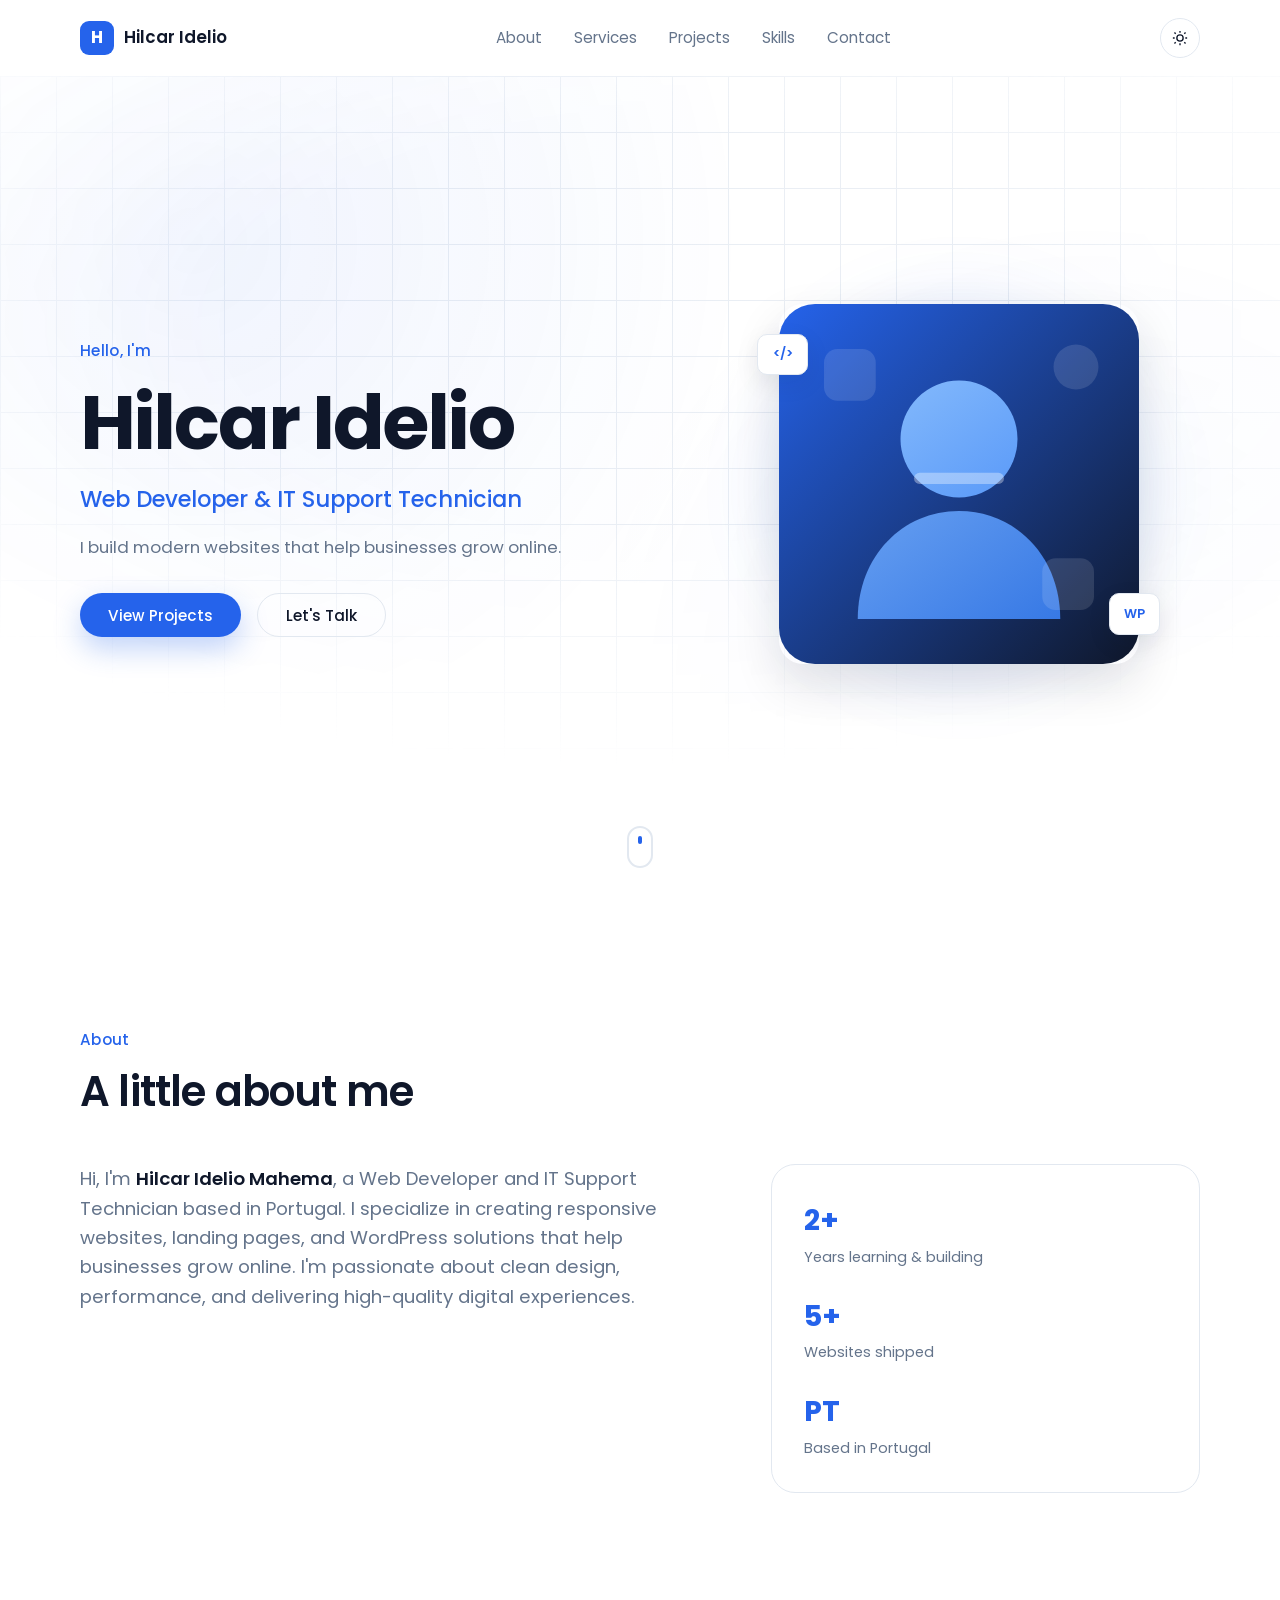
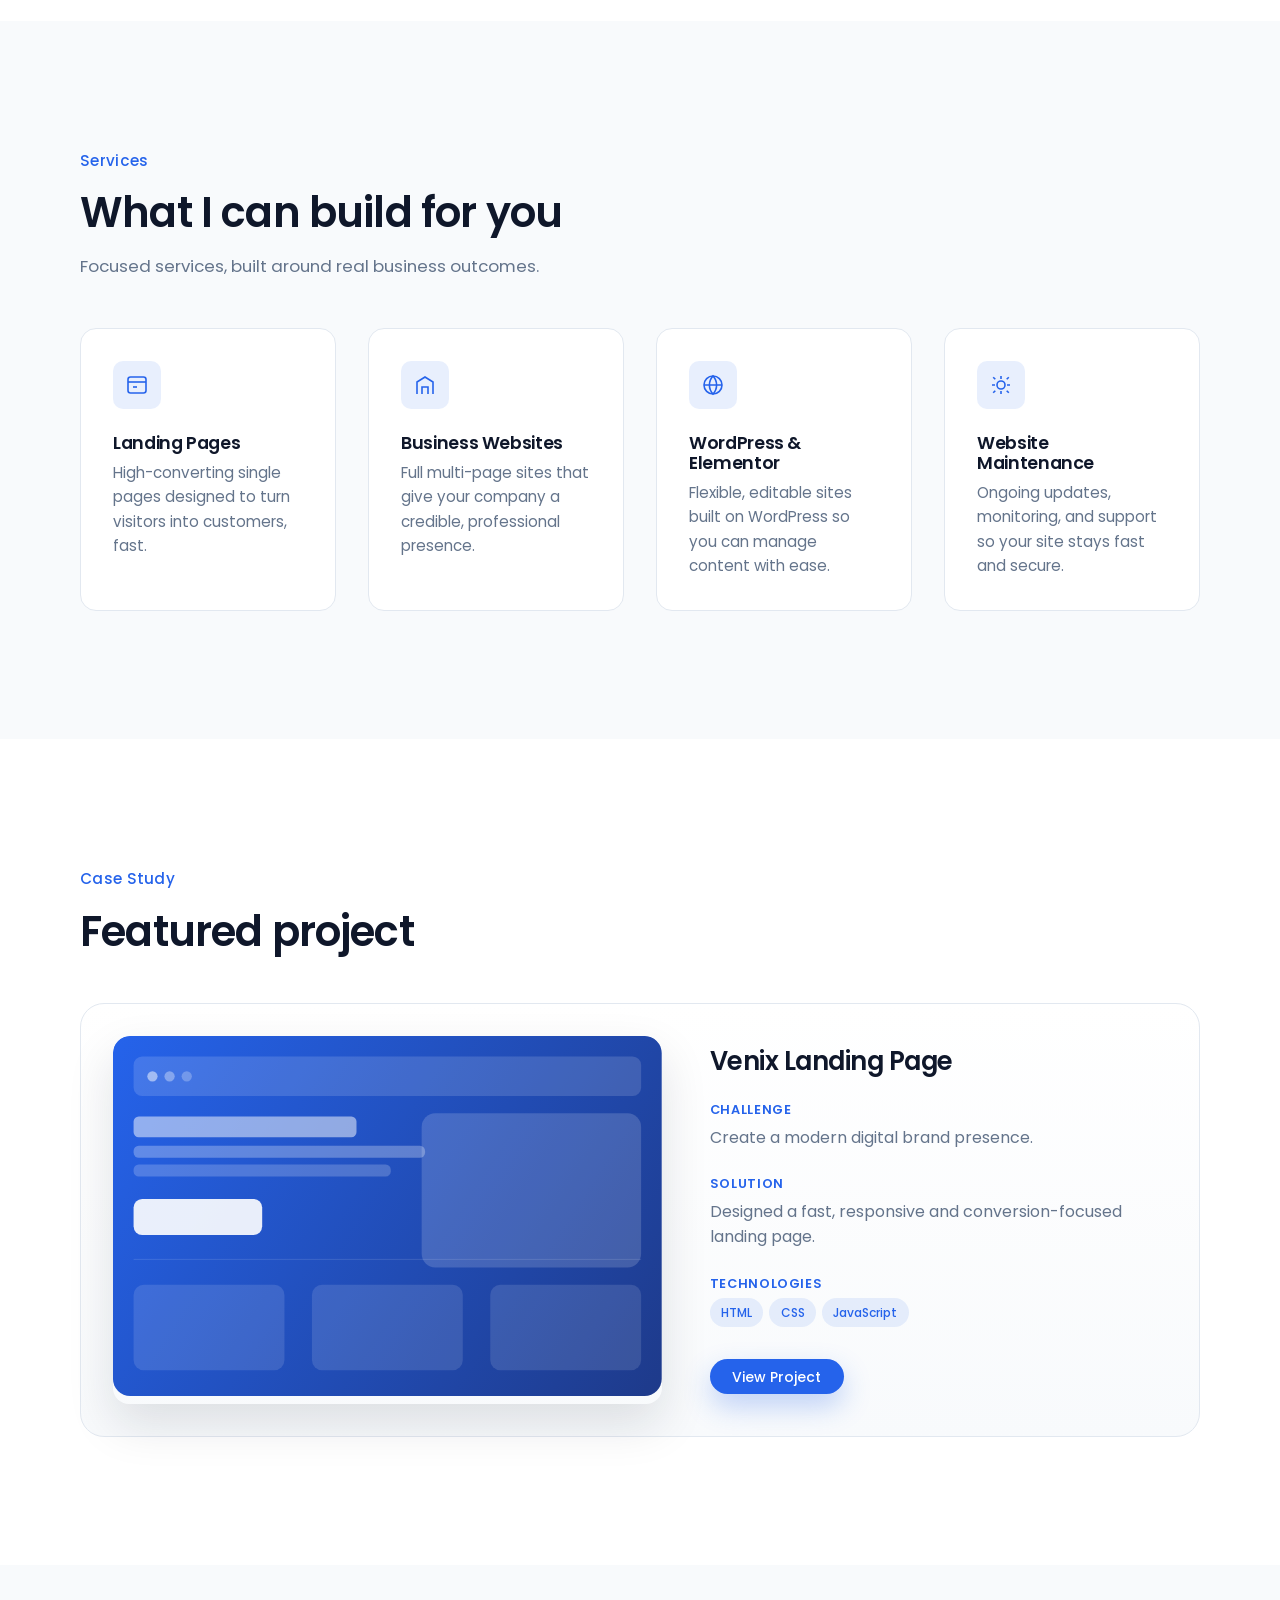
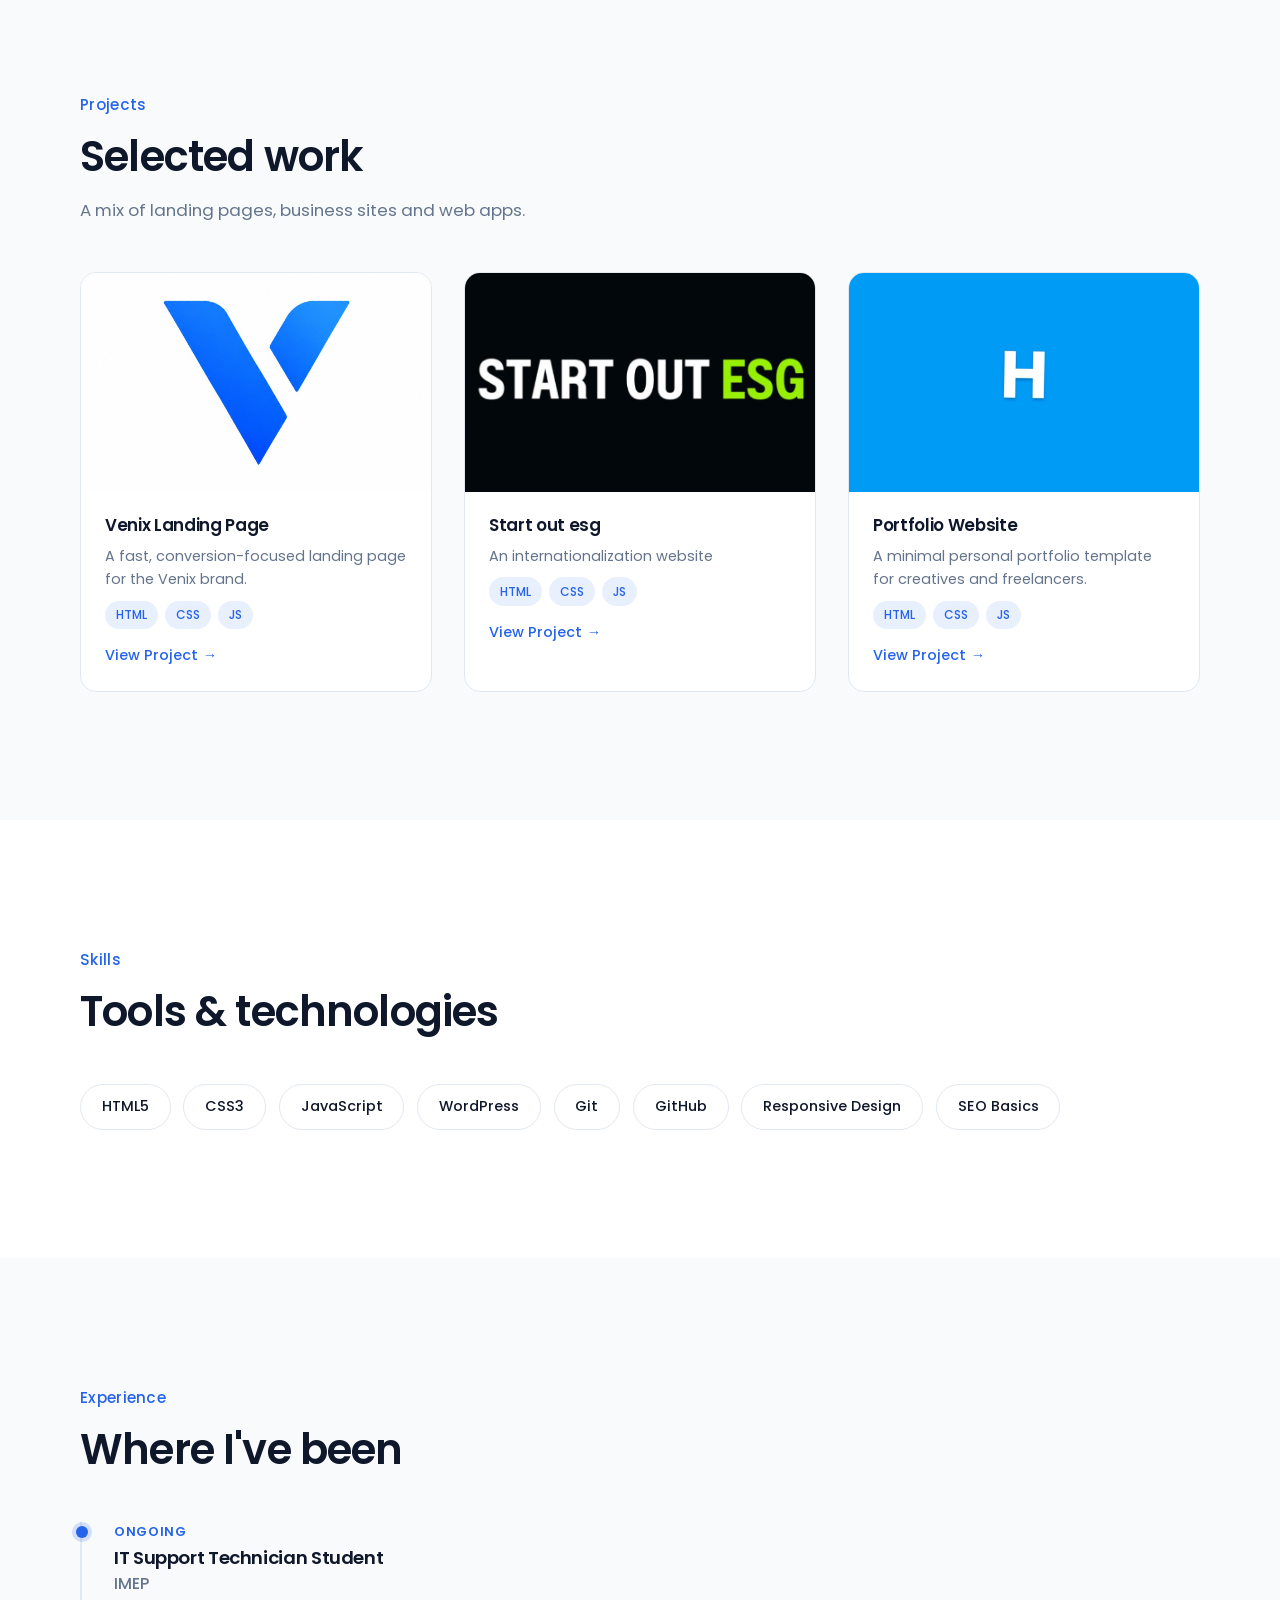
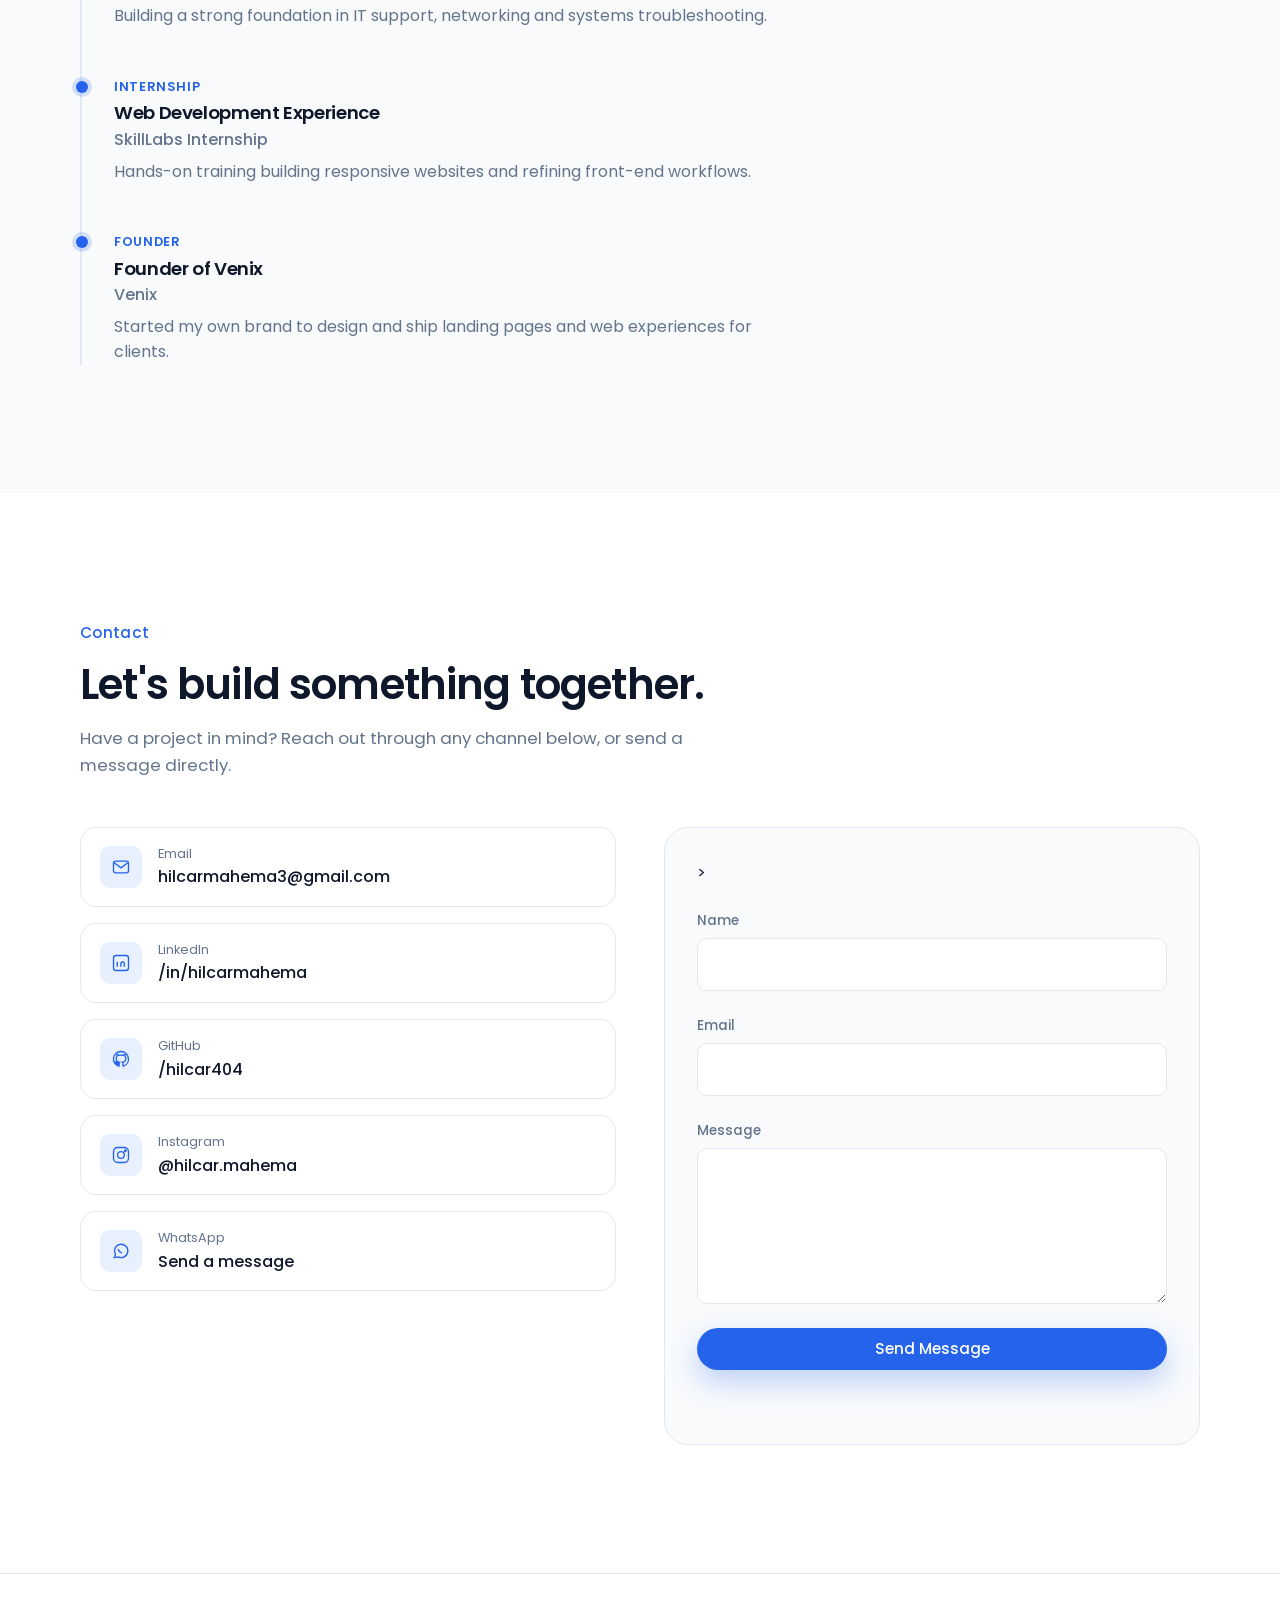
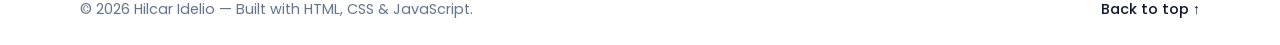
==== index.html @ 6b79aec2 "update link" ====
<!DOCTYPE html>
<html lang="en">
<head>
  <meta charset="UTF-8" />
  <meta name="viewport" content="width=device-width, initial-scale=1.0" />
  <title>Hilcar Idelio Mahema — Web Developer &amp; IT Support Technician</title>
  <meta name="description" content="Hilcar Idelio Mahema is a Web Developer and IT Support Technician based in Portugal, building fast, modern websites that help businesses grow online." />
  <meta name="theme-color" content="#2563EB" />

  <!-- Preconnect for font performance -->
  <link rel="preconnect" href="https://fonts.googleapis.com">
  <link rel="preconnect" href="https://fonts.gstatic.com" crossorigin>
  <link href="https://fonts.googleapis.com/css2?family=Poppins:wght@300;400;500;600;700;800&display=swap" rel="stylesheet">

  <link rel="icon" href="data:image/svg+xml,<svg xmlns=%22http://www.w3.org/2000/svg%22 viewBox=%220 0 100 100%22><rect width=%22100%22 height=%22100%22 rx=%2222%22 fill=%22%232563EB%22/><text x=%2250%22 y=%2266%22 font-size=%2258%22 font-family=%22Poppins,sans-serif%22 font-weight=%22700%22 fill=%22white%22 text-anchor=%22middle%22>H</text></svg>">

  <link rel="stylesheet" href="style.css" />
</head>
<body>

  <a class="skip-link" href="#main">Skip to content</a>

  <!-- ============ NAVBAR ============ -->
  <header class="navbar" id="navbar">
    <div class="navbar__inner container">
      <a href="#top" class="logo" aria-label="Hilcar Idelio — Home">
        <span class="logo__mark" aria-hidden="true">H</span>
        <span class="logo__text">Hilcar Idelio</span>
      </a>

      <nav class="nav" id="primary-nav" aria-label="Primary">
        <ul class="nav__list">
          <li><a href="#about" class="nav__link">About</a></li>
          <li><a href="#services" class="nav__link">Services</a></li>
          <li><a href="#projects" class="nav__link">Projects</a></li>
          <li><a href="#skills" class="nav__link">Skills</a></li>
          <li><a href="#contact" class="nav__link">Contact</a></li>
        </ul>
      </nav>

      <div class="navbar__actions">
        <button class="theme-toggle" id="theme-toggle" type="button" aria-label="Switch to dark mode" aria-pressed="false">
          <svg class="icon icon--sun" viewBox="0 0 24 24" fill="none" stroke="currentColor" stroke-width="1.8" aria-hidden="true"><circle cx="12" cy="12" r="4.2"/><path d="M12 2.5v2.4M12 19.1v2.4M4.6 4.6l1.7 1.7M17.7 17.7l1.7 1.7M2.5 12h2.4M19.1 12h2.4M4.6 19.4l1.7-1.7M17.7 6.3l1.7-1.7"/></svg>
          <svg class="icon icon--moon" viewBox="0 0 24 24" fill="none" stroke="currentColor" stroke-width="1.8" aria-hidden="true"><path d="M20 14.5A8.5 8.5 0 1 1 9.5 4a6.8 6.8 0 0 0 10.5 10.5Z"/></svg>
        </button>

        <button class="nav-toggle" id="nav-toggle" type="button" aria-label="Open menu" aria-expanded="false" aria-controls="primary-nav">
          <span></span><span></span><span></span>
        </button>
      </div>
    </div>
  </header>

  <main id="main">

    <!-- ============ HERO ============ -->
    <section class="hero" id="top">
      <div class="hero__field" aria-hidden="true"></div>
      <div class="container hero__grid">
        <div class="hero__content reveal">
          <p class="eyebrow">Hello, I'm</p>
          <h1 class="hero__name">Hilcar Idelio</h1>
          <p class="hero__subtitle">Web Developer &amp; IT Support Technician</p>
          <p class="hero__desc">I build modern websites that help businesses grow online.</p>
          <div class="hero__actions">
            <a href="#projects" class="btn btn--primary">
              <span>View Projects</span>
            </a>
            <a href="#contact" class="btn btn--ghost">
              <span>Let's Talk</span>
            </a>
          </div>
        </div>

        <div class="hero__visual reveal" aria-hidden="true">
          <div class="avatar-card">
            <div class="avatar-card__glow"></div>
            <svg class="avatar-illustration" viewBox="0 0 320 320" fill="none" xmlns="http://www.w3.org/2000/svg">
              <rect x="0" y="0" width="320" height="320" rx="32" fill="url(#grad-bg)"/>
              <circle cx="160" cy="120" r="52" fill="url(#grad-face)"/>
              <path d="M70 280c0-56 40-96 90-96s90 40 90 96" fill="url(#grad-face)" opacity="0.9"/>
              <rect x="120" y="150" width="80" height="10" rx="5" fill="white" opacity="0.35"/>
              <rect x="40" y="40" width="46" height="46" rx="12" fill="white" opacity="0.12"/>
              <rect x="234" y="226" width="46" height="46" rx="12" fill="white" opacity="0.12"/>
              <circle cx="264" cy="56" r="20" fill="white" opacity="0.12"/>
              <defs>
                <linearGradient id="grad-bg" x1="0" y1="0" x2="320" y2="320" gradientUnits="userSpaceOnUse">
                  <stop stop-color="#2563EB"/>
                  <stop offset="1" stop-color="#0F172A"/>
                </linearGradient>
                <linearGradient id="grad-face" x1="70" y1="24" x2="250" y2="280" gradientUnits="userSpaceOnUse">
                  <stop stop-color="#93C5FD"/>
                  <stop offset="1" stop-color="#3B82F6"/>
                </linearGradient>
              </defs>
            </svg>
            <div class="floating-chip floating-chip--1">&lt;/&gt;</div>
            <div class="floating-chip floating-chip--2">WP</div>
          </div>
        </div>
      </div>

      <a href="#about" class="scroll-cue" aria-label="Scroll to about section">
        <span></span>
      </a>
    </section>

    <!-- ============ ABOUT ============ -->
    <section class="section" id="about">
      <div class="container">
        <div class="section-head reveal">
          <p class="eyebrow">About</p>
          <h2>A little about me</h2>
        </div>
        <div class="about__grid">
          <p class="about__text reveal">
            Hi, I'm <strong>Hilcar Idelio Mahema</strong>, a Web Developer and IT Support Technician based in Portugal.
            I specialize in creating responsive websites, landing pages, and WordPress solutions that help
            businesses grow online. I'm passionate about clean design, performance, and delivering high-quality
            digital experiences.
          </p>
          <ul class="about__stats reveal">
            <li>
              <span class="about__stat-value">2+</span>
              <span class="about__stat-label">Years learning &amp; building</span>
            </li>
            <li>
              <span class="about__stat-value">5+</span>
              <span class="about__stat-label">Websites shipped</span>
            </li>
            <li>
              <span class="about__stat-value">PT</span>
              <span class="about__stat-label">Based in Portugal</span>
            </li>
          </ul>
        </div>
      </div>
    </section>

    <!-- ============ SERVICES ============ -->
    <section class="section section--muted" id="services">
      <div class="container">
        <div class="section-head reveal">
          <p class="eyebrow">Services</p>
          <h2>What I can build for you</h2>
          <p class="section-sub">Focused services, built around real business outcomes.</p>
        </div>

        <div class="grid grid--4">
          <article class="card card--service reveal">
            <div class="card__icon" aria-hidden="true">
              <svg viewBox="0 0 24 24" fill="none" stroke="currentColor" stroke-width="1.6"><rect x="3" y="4" width="18" height="16" rx="2.5"/><path d="M3 9h18"/><path d="M8 14h4"/></svg>
            </div>
            <h3>Landing Pages</h3>
            <p>High-converting single pages designed to turn visitors into customers, fast.</p>
          </article>

          <article class="card card--service reveal">
            <div class="card__icon" aria-hidden="true">
              <svg viewBox="0 0 24 24" fill="none" stroke="currentColor" stroke-width="1.6"><path d="M4 21V9l8-5 8 5v12"/><path d="M9 21v-7h6v7"/></svg>
            </div>
            <h3>Business Websites</h3>
            <p>Full multi-page sites that give your company a credible, professional presence.</p>
          </article>

          <article class="card card--service reveal">
            <div class="card__icon" aria-hidden="true">
              <svg viewBox="0 0 24 24" fill="none" stroke="currentColor" stroke-width="1.6"><circle cx="12" cy="12" r="9"/><path d="M3 12h18M12 3c2.4 2.6 3.6 5.6 3.6 9s-1.2 6.4-3.6 9c-2.4-2.6-3.6-5.6-3.6-9s1.2-6.4 3.6-9Z"/></svg>
            </div>
            <h3>WordPress &amp; Elementor</h3>
            <p>Flexible, editable sites built on WordPress so you can manage content with ease.</p>
          </article>

          <article class="card card--service reveal">
            <div class="card__icon" aria-hidden="true">
              <svg viewBox="0 0 24 24" fill="none" stroke="currentColor" stroke-width="1.6"><path d="M12 3v3M12 18v3M4.2 4.2l2.1 2.1M17.7 17.7l2.1 2.1M3 12h3M18 12h3M4.2 19.8l2.1-2.1M17.7 6.3l2.1-2.1"/><circle cx="12" cy="12" r="4"/></svg>
            </div>
            <h3>Website Maintenance</h3>
            <p>Ongoing updates, monitoring, and support so your site stays fast and secure.</p>
          </article>
        </div>
      </div>
    </section>

    <!-- ============ FEATURED PROJECT ============ -->
    <section class="section" id="featured">
      <div class="container">
        <div class="section-head reveal">
          <p class="eyebrow">Case Study</p>
          <h2>Featured project</h2>
        </div>

        <article class="feature-card reveal">
          <div class="feature-card__media">
            <div class="mockup-placeholder" role="img" aria-label="Venix Landing Page mockup preview">
              <svg viewBox="0 0 640 420" fill="none" xmlns="http://www.w3.org/2000/svg">
                <rect width="640" height="420" rx="20" fill="url(#mockup-grad)"/>
                <rect x="24" y="24" width="592" height="46" rx="10" fill="white" opacity="0.14"/>
                <circle cx="46" cy="47" r="6" fill="white" opacity="0.5"/>
                <circle cx="66" cy="47" r="6" fill="white" opacity="0.35"/>
                <circle cx="86" cy="47" r="6" fill="white" opacity="0.25"/>
                <rect x="24" y="94" width="260" height="24" rx="6" fill="white" opacity="0.5"/>
                <rect x="24" y="128" width="340" height="14" rx="6" fill="white" opacity="0.28"/>
                <rect x="24" y="150" width="300" height="14" rx="6" fill="white" opacity="0.2"/>
                <rect x="24" y="190" width="150" height="42" rx="10" fill="white" opacity="0.9"/>
                <rect x="360" y="90" width="256" height="180" rx="16" fill="white" opacity="0.16"/>
                <rect x="24" y="260" width="592" height="1" fill="white" opacity="0.14"/>
                <rect x="24" y="290" width="176" height="100" rx="12" fill="white" opacity="0.12"/>
                <rect x="232" y="290" width="176" height="100" rx="12" fill="white" opacity="0.12"/>
                <rect x="440" y="290" width="176" height="100" rx="12" fill="white" opacity="0.12"/>
                <defs>
                  <linearGradient id="mockup-grad" x1="0" y1="0" x2="640" y2="420" gradientUnits="userSpaceOnUse">
                    <stop stop-color="#2563EB"/>
                    <stop offset="1" stop-color="#1E3A8A"/>
                  </linearGradient>
                </defs>
              </svg>
            </div>
          </div>

          <div class="feature-card__body">
            <h3>Venix Landing Page</h3>
            <dl class="feature-card__details">
              <div>
                <dt>Challenge</dt>
                <dd>Create a modern digital brand presence.</dd>
              </div>
              <div>
                <dt>Solution</dt>
                <dd>Designed a fast, responsive and conversion-focused landing page.</dd>
              </div>
              <div>
                <dt>Technologies</dt>
                <dd class="tag-row">
                  <span class="tag">HTML</span>
                  <span class="tag">CSS</span>
                  <span class="tag">JavaScript</span>
                </dd>
              </div>
            </dl>
            <a href="#projects" class="btn btn--primary btn--sm">
              <span>View Project</span>
            </a>
          </div>
        </article>
      </div>
    </section>

    <!-- ============ PROJECTS GRID ============ -->
    <section class="section section--muted" id="projects">
      <div class="container">
        <div class="section-head reveal">
          <p class="eyebrow">Projects</p>
          <h2>Selected work</h2>
          <p class="section-sub">A mix of landing pages, business sites and web apps.</p>
        </div>

        <div class="grid grid--3" id="projects-grid">
          <!-- Project cards injected by JS from data below for consistency, kept static for accessibility/no-JS fallback -->

          <article class="card card--project reveal">
            <div class="card__media">
              <img src="/images/venix.jpeg" alt="Venix Landing Page preview" loading="lazy" width="480" height="300">
            </div>
            <div class="card__body">
              <h3>Venix Landing Page</h3>
              <p>A fast, conversion-focused landing page for the Venix brand.</p>
              <div class="tag-row">
                <span class="tag">HTML</span><span class="tag">CSS</span><span class="tag">JS</span>
              </div>
              <a href="#" class="link-arrow">View Project <span aria-hidden="true">→</span></a>
            </div>
          </article>


          <article class="card card--project reveal">
            <div class="card__media">
              <img src="/images/startoutesg.png" alt="Start out esg" loading="lazy" width="480" height="300">
            </div>
            <div class="card__body">
              <h3>Start out esg</h3>
              <p>An internationalization website</p>
              <div class="tag-row">
                <span class="tag">HTML</span><span class="tag">CSS</span><span class="tag">JS</span>
              </div>
             <a href="https://startoutglobal.com/" target="_blank" rel="noopener noreferrer" class="link-arrow">View Project <span aria-hidden="true">→</span></a>
            </div>
          </article>

          

          <article class="card card--project reveal">
            <div class="card__media">
              <img src="/images/HM_Portifolio.jpeg" alt="Portfolio website preview" loading="lazy" width="480" height="300">
            </div>
            <div class="card__body">
              <h3>Portfolio Website</h3>
              <p>A minimal personal portfolio template for creatives and freelancers.</p>
              <div class="tag-row">
                <span class="tag">HTML</span><span class="tag">CSS</span><span class="tag">JS</span>
              </div>
              <a href="https://hilcar-mahema.vercel.app/#" target="_blank" rel="noopener noreferrer" class="link-arrow">View Project <span aria-hidden="true">→</span></a>
            </div>
          </article>

          
        </div>
      </div>
    </section>

    <!-- ============ SKILLS ============ -->
    <section class="section" id="skills">
      <div class="container">
        <div class="section-head reveal">
          <p class="eyebrow">Skills</p>
          <h2>Tools &amp; technologies</h2>
        </div>
        <ul class="chip-row reveal">
          <li class="chip">HTML5</li>
          <li class="chip">CSS3</li>
          <li class="chip">JavaScript</li>
          <li class="chip">WordPress</li>
          <li class="chip">Git</li>
          <li class="chip">GitHub</li>
          <li class="chip">Responsive Design</li>
          <li class="chip">SEO Basics</li>
        </ul>
      </div>
    </section>

    <!-- ============ EXPERIENCE ============ -->
    <section class="section section--muted" id="experience">
      <div class="container">
        <div class="section-head reveal">
          <p class="eyebrow">Experience</p>
          <h2>Where I've been</h2>
        </div>

        <ol class="timeline">
          <li class="timeline__item reveal">
            <div class="timeline__dot" aria-hidden="true"></div>
            <div class="timeline__content">
              <p class="timeline__date">Ongoing</p>
              <h3>IT Support Technician Student</h3>
              <p class="timeline__org">IMEP</p>
              <p>Building a strong foundation in IT support, networking and systems troubleshooting.</p>
            </div>
          </li>

          <li class="timeline__item reveal">
            <div class="timeline__dot" aria-hidden="true"></div>
            <div class="timeline__content">
              <p class="timeline__date">Internship</p>
              <h3>Web Development Experience</h3>
              <p class="timeline__org">SkillLabs Internship</p>
              <p>Hands-on training building responsive websites and refining front-end workflows.</p>
            </div>
          </li>

          <li class="timeline__item reveal">
            <div class="timeline__dot" aria-hidden="true"></div>
            <div class="timeline__content">
              <p class="timeline__date">Founder</p>
              <h3>Founder of Venix</h3>
              <p class="timeline__org">Venix</p>
              <p>Started my own brand to design and ship landing pages and web experiences for clients.</p>
            </div>
          </li>
        </ol>
      </div>
    </section>

    <!-- ============ CONTACT ============ -->
    <section class="section" id="contact">
      <div class="container">
        <div class="section-head reveal">
          <p class="eyebrow">Contact</p>
          <h2>Let's build something together.</h2>
          <p class="section-sub">Have a project in mind? Reach out through any channel below, or send a message directly.</p>
        </div>

        <div class="contact__grid">
          <ul class="contact-cards reveal">
            <li>
              <a class="contact-card" href="mailto:hilcarmahema3@gmail.com">
                <span class="contact-card__icon" aria-hidden="true">
                  <svg viewBox="0 0 24 24" fill="none" stroke="currentColor" stroke-width="1.6"><rect x="3" y="5" width="18" height="14" rx="2.5"/><path d="M3.5 6.5 12 13l8.5-6.5"/></svg>
                </span>
                <span>
                  <span class="contact-card__label">Email</span>
                  <span class="contact-card__value">hilcarmahema3@gmail.com</span>
                </span>
              </a>
            </li>
            <li>
              <a class="contact-card" href="https://www.linkedin.com/in/hilcar-mahema-1b72a9420" target="_blank" rel="noopener noreferrer">
                <span class="contact-card__icon" aria-hidden="true">
                  <svg viewBox="0 0 24 24" fill="none" stroke="currentColor" stroke-width="1.6"><rect x="3" y="3" width="18" height="18" rx="3"/><path d="M7.5 10.5v6M7.5 7.5v.01M11.8 16.5v-3.6c0-1.2.9-2.1 2.1-2.1s2.1.9 2.1 2.1v3.6"/></svg>
                </span>
                <span>
                  <span class="contact-card__label">LinkedIn</span>
                  <span class="contact-card__value">/in/hilcarmahema</span>
                </span>
              </a>
            </li>
            <li>
              <a class="contact-card" href="https://github.com/hilcar404" target="_blank" rel="noopener noreferrer">
                <span class="contact-card__icon" aria-hidden="true">
                  <svg viewBox="0 0 24 24" fill="none" stroke="currentColor" stroke-width="1.6"><path d="M12 3a9 9 0 0 0-2.85 17.55c.45.08.6-.2.6-.43v-1.7c-2.5.55-3.03-1.07-3.03-1.07-.41-1.04-1-1.32-1-1.32-.82-.56.06-.55.06-.55.9.06 1.38.93 1.38.93.8 1.38 2.1.98 2.6.75.08-.58.31-.98.57-1.21-2-.23-4.1-1-4.1-4.46 0-.98.35-1.79.93-2.42-.1-.23-.4-1.15.09-2.4 0 0 .76-.24 2.5.92a8.6 8.6 0 0 1 4.55 0c1.73-1.16 2.5-.92 2.5-.92.49 1.25.18 2.17.09 2.4.58.63.93 1.44.93 2.42 0 3.47-2.11 4.23-4.12 4.45.32.28.6.82.6 1.66v2.46c0 .24.15.51.61.43A9 9 0 0 0 12 3Z"/></svg>
                </span>
                <span>
                  <span class="contact-card__label">GitHub</span>
                  <span class="contact-card__value">/hilcar404</span>
                </span>
              </a>
            </li>
            <li>
              <a class="contact-card" href="https://www.instagram.com/hilcar.mahema?igsh=NTF0eHlkZms4cjd0&utm_source=qr" target="_blank" rel="noopener noreferrer">
                <span class="contact-card__icon" aria-hidden="true">
                  <svg viewBox="0 0 24 24" fill="none" stroke="currentColor" stroke-width="1.6"><rect x="3" y="3" width="18" height="18" rx="5"/><circle cx="12" cy="12" r="4"/><circle cx="17.2" cy="6.8" r="1"/></svg>
                </span>
                <span>
                  <span class="contact-card__label">Instagram</span>
                  <span class="contact-card__value">@hilcar.mahema</span>
                </span>
              </a>
            </li>
            <li>
              <a class="contact-card" href="https://wa.me/351928388859" target="_blank" rel="noopener noreferrer">
                <span class="contact-card__icon" aria-hidden="true">
                  <svg viewBox="0 0 24 24" fill="none" stroke="currentColor" stroke-width="1.6"><path d="M4 20l1.3-4A8 8 0 1 1 8.5 19L4 20Z"/><path d="M8.7 9.5c.3 2.4 2.3 4.4 4.7 4.7"/></svg>
                </span>
                <span>
                  <span class="contact-card__label">WhatsApp</span>
                  <span class="contact-card__value">Send a message</span>
                </span>
              </a>
            </li>
          </ul>

          <form
  id="contact-form"
  class="contact-form reveal"
  action="https://formspree.io/f/xaqggzpv"
  method="POST"
>
>

  <div class="field">
    <label for="name">Name</label>
    <input
      type="text"
      id="name"
      name="name"
      autocomplete="name"
      required
    >
  </div>

  <div class="field">
    <label for="email">Email</label>
    <input
      type="email"
      id="email"
      name="email"
      autocomplete="email"
      required
    >
  </div>

  <div class="field">
    <label for="message">Message</label>
    <textarea
      id="message"
      name="message"
      rows="5"
      required
    ></textarea>
  </div>

  <button type="submit" class="btn btn--primary btn--block">
    <span>Send Message</span>
  </button>

  <p class="form-status" id="form-status"></p>

</form>
        </div>
      </div>
    </section>

  </main>

  <!-- ============ FOOTER ============ -->
  <footer class="footer">
    <div class="container footer__inner">
      <p>© <span id="year">2026</span> Hilcar Idelio — Built with HTML, CSS &amp; JavaScript.</p>
      <a href="#top" class="footer__top">Back to top ↑</a>
    </div>
  </footer>

  <script src="script.js"></script>
</body>
</html>
---- style.css ----
/* =========================================================
   Hilcar Idelio — Portfolio
   Design tokens, base, layout, components, motion, responsive
   ========================================================= */

/* ---------- Tokens ---------- */
:root {
  /* Brand */
  --color-primary: #2563EB;      /* Venix Blue */
  --color-accent: #3B82F6;
  --color-bg: #FFFFFF;
  --color-surface: #F8FAFC;
  --color-surface-2: #F1F5F9;
  --color-text: #0F172A;
  --color-text-secondary: #64748B;
  --color-border: #E2E8F0;

  --color-primary-rgb: 37, 99, 235;

  /* Type */
  --font-sans: 'Poppins', -apple-system, BlinkMacSystemFont, 'Segoe UI', sans-serif;

  /* Layout */
  --container-width: 1200px;
  --radius-sm: 10px;
  --radius-md: 16px;
  --radius-lg: 24px;
  --radius-pill: 999px;

  --space-1: 0.5rem;
  --space-2: 1rem;
  --space-3: 1.5rem;
  --space-4: 2rem;
  --space-5: 3rem;
  --space-6: 5rem;
  --space-7: 8rem;

  --shadow-sm: 0 1px 2px rgba(15, 23, 42, 0.06), 0 1px 1px rgba(15, 23, 42, 0.04);
  --shadow-md: 0 8px 24px rgba(15, 23, 42, 0.08);
  --shadow-lg: 0 20px 48px rgba(15, 23, 42, 0.12);
  --shadow-primary: 0 12px 28px rgba(var(--color-primary-rgb), 0.28);

  --ease: cubic-bezier(0.16, 1, 0.3, 1);
  --dur-fast: 0.18s;
  --dur-med: 0.4s;
  --dur-slow: 0.7s;

  --nav-h: 76px;

  color-scheme: light;
}

html[data-theme="dark"] {
  --color-bg: #0B1220;
  --color-surface: #0F172A;
  --color-surface-2: #131E33;
  --color-text: #F1F5F9;
  --color-text-secondary: #94A3B8;
  --color-border: #1E293B;

  --shadow-sm: 0 1px 2px rgba(0, 0, 0, 0.35);
  --shadow-md: 0 8px 24px rgba(0, 0, 0, 0.45);
  --shadow-lg: 0 24px 60px rgba(0, 0, 0, 0.55);

  color-scheme: dark;
}

/* ---------- Reset ---------- */
*, *::before, *::after { box-sizing: border-box; }
* { margin: 0; }

html {
  scroll-behavior: smooth;
  -webkit-text-size-adjust: 100%;
}

body {
  font-family: var(--font-sans);
  background: var(--color-bg);
  color: var(--color-text);
  line-height: 1.6;
  -webkit-font-smoothing: antialiased;
  transition: background-color var(--dur-med) var(--ease), color var(--dur-med) var(--ease);
  overflow-x: hidden;
}

img { max-width: 100%; display: block; }
a { color: inherit; text-decoration: none; }
ul, ol { list-style: none; padding: 0; }
button { font: inherit; color: inherit; background: none; border: none; cursor: pointer; }
input, textarea { font: inherit; color: inherit; }

h1, h2, h3, h4 { font-weight: 600; line-height: 1.15; letter-spacing: -0.02em; }

:focus-visible {
  outline: 2px solid var(--color-primary);
  outline-offset: 3px;
  border-radius: 4px;
}

.skip-link {
  position: absolute;
  left: -9999px;
  top: 0;
  background: var(--color-primary);
  color: #fff;
  padding: 0.75rem 1.25rem;
  z-index: 1000;
  border-radius: 0 0 var(--radius-sm) 0;
}
.skip-link:focus { left: 0; }

.container {
  width: 100%;
  max-width: var(--container-width);
  margin-inline: auto;
  padding-inline: clamp(1.25rem, 5vw, 2.5rem);
}

/* ---------- Reveal animation ---------- */
.reveal {
  opacity: 0;
  transform: translateY(24px);
  transition: opacity var(--dur-slow) var(--ease), transform var(--dur-slow) var(--ease);
}
.reveal.is-visible {
  opacity: 1;
  transform: translateY(0);
}

@media (prefers-reduced-motion: reduce) {
  html { scroll-behavior: auto; }
  *, *::before, *::after {
    animation-duration: 0.001ms !important;
    animation-iteration-count: 1 !important;
    transition-duration: 0.001ms !important;
    scroll-behavior: auto !important;
  }
  .reveal { opacity: 1; transform: none; }
}

/* ---------- Buttons ---------- */
.btn {
  display: inline-flex;
  align-items: center;
  justify-content: center;
  gap: 0.5rem;
  padding: 0.85rem 1.75rem;
  border-radius: var(--radius-pill);
  font-weight: 500;
  font-size: 0.95rem;
  line-height: 1;
  transition: transform var(--dur-fast) var(--ease), box-shadow var(--dur-fast) var(--ease), background-color var(--dur-fast) var(--ease), border-color var(--dur-fast) var(--ease);
  white-space: nowrap;
}
.btn:active { transform: scale(0.96); }

.btn--primary {
  background: var(--color-primary);
  color: #fff;
  box-shadow: var(--shadow-primary);
}
.btn--primary:hover {
  background: var(--color-accent);
  transform: translateY(-2px);
  box-shadow: 0 16px 32px rgba(var(--color-primary-rgb), 0.34);
}

.btn--ghost {
  background: transparent;
  color: var(--color-text);
  border: 1.5px solid var(--color-border);
}
.btn--ghost:hover {
  border-color: var(--color-primary);
  color: var(--color-primary);
  transform: translateY(-2px);
}

.btn--sm { padding: 0.65rem 1.4rem; font-size: 0.875rem; }
.btn--block { width: 100%; }

/* ---------- Navbar ---------- */
.navbar {
  position: sticky;
  top: 0;
  z-index: 100;
  height: var(--nav-h);
  display: flex;
  align-items: center;
  background: transparent;
  border-bottom: 1px solid transparent;
  transition: background-color var(--dur-med) var(--ease), border-color var(--dur-med) var(--ease), box-shadow var(--dur-med) var(--ease), backdrop-filter var(--dur-med) var(--ease);
}

.navbar.is-scrolled {
  background: rgba(255, 255, 255, 0.72);
  backdrop-filter: blur(16px) saturate(160%);
  -webkit-backdrop-filter: blur(16px) saturate(160%);
  border-bottom-color: var(--color-border);
  box-shadow: var(--shadow-sm);
}
html[data-theme="dark"] .navbar.is-scrolled {
  background: rgba(11, 18, 32, 0.7);
}

.navbar__inner {
  display: flex;
  align-items: center;
  justify-content: space-between;
  width: 100%;
}

.logo {
  display: flex;
  align-items: center;
  gap: 0.6rem;
  font-weight: 600;
  font-size: 1.05rem;
}
.logo__mark {
  display: grid;
  place-items: center;
  width: 34px;
  height: 34px;
  border-radius: 9px;
  background: var(--color-primary);
  color: #fff;
  font-weight: 700;
}

.nav__list {
  display: flex;
  align-items: center;
  gap: var(--space-4);
}
.nav__link {
  position: relative;
  font-size: 0.95rem;
  color: var(--color-text-secondary);
  transition: color var(--dur-fast) var(--ease);
}
.nav__link::after {
  content: "";
  position: absolute;
  left: 0;
  bottom: -6px;
  width: 0;
  height: 2px;
  background: var(--color-primary);
  transition: width var(--dur-fast) var(--ease);
}
.nav__link:hover { color: var(--color-text); }
.nav__link:hover::after { width: 100%; }

.navbar__actions {
  display: flex;
  align-items: center;
  gap: 0.75rem;
}

.theme-toggle {
  display: grid;
  place-items: center;
  width: 40px;
  height: 40px;
  border-radius: 50%;
  border: 1px solid var(--color-border);
  color: var(--color-text);
  transition: border-color var(--dur-fast) var(--ease), transform var(--dur-fast) var(--ease);
}
.theme-toggle:hover { border-color: var(--color-primary); transform: translateY(-1px); }
.theme-toggle .icon { width: 18px; height: 18px; }
.theme-toggle .icon--moon { display: none; }
html[data-theme="dark"] .theme-toggle .icon--sun { display: none; }
html[data-theme="dark"] .theme-toggle .icon--moon { display: block; }

.nav-toggle {
  display: none;
  flex-direction: column;
  justify-content: center;
  gap: 5px;
  width: 40px;
  height: 40px;
  border-radius: 8px;
}
.nav-toggle span {
  display: block;
  width: 20px;
  height: 2px;
  background: var(--color-text);
  margin-inline: auto;
  transition: transform var(--dur-fast) var(--ease), opacity var(--dur-fast) var(--ease);
}
.nav-toggle[aria-expanded="true"] span:nth-child(1) { transform: translateY(7px) rotate(45deg); }
.nav-toggle[aria-expanded="true"] span:nth-child(2) { opacity: 0; }
.nav-toggle[aria-expanded="true"] span:nth-child(3) { transform: translateY(-7px) rotate(-45deg); }

/* ---------- Hero ---------- */
.hero {
  position: relative;
  min-height: calc(100vh - var(--nav-h));
  display: flex;
  align-items: center;
  padding-block: var(--space-5);
  overflow: hidden;
}

.hero__field {
  position: absolute;
  inset: 0;
  background-image:
    radial-gradient(circle at 15% 20%, rgba(var(--color-primary-rgb), 0.10), transparent 45%),
    radial-gradient(circle at 85% 75%, rgba(var(--color-primary-rgb), 0.08), transparent 40%),
    linear-gradient(var(--color-border) 1px, transparent 1px),
    linear-gradient(90deg, var(--color-border) 1px, transparent 1px);
  background-size: auto, auto, 56px 56px, 56px 56px;
  -webkit-mask-image: radial-gradient(ellipse 80% 60% at 50% 30%, #000 40%, transparent 90%);
  mask-image: radial-gradient(ellipse 80% 60% at 50% 30%, #000 40%, transparent 90%);
  opacity: 0.7;
  pointer-events: none;
}

.hero__grid {
  position: relative;
  display: grid;
  grid-template-columns: 1.1fr 0.9fr;
  align-items: center;
  gap: var(--space-5);
}

.eyebrow {
  color: var(--color-primary);
  font-weight: 500;
  font-size: 0.95rem;
  letter-spacing: 0.02em;
  margin-bottom: var(--space-2);
}

.hero__name {
  font-size: clamp(2.75rem, 6vw, 4.75rem);
  font-weight: 700;
  letter-spacing: -0.03em;
}

.hero__subtitle {
  margin-top: var(--space-2);
  font-size: clamp(1.1rem, 2vw, 1.4rem);
  font-weight: 500;
  color: var(--color-primary);
}

.hero__desc {
  margin-top: var(--space-2);
  max-width: 46ch;
  color: var(--color-text-secondary);
  font-size: 1.05rem;
}

.hero__actions {
  display: flex;
  flex-wrap: wrap;
  gap: 1rem;
  margin-top: var(--space-4);
}

.hero__visual { display: flex; justify-content: center; }

.avatar-card {
  position: relative;
  width: min(360px, 80vw);
  aspect-ratio: 1 / 1;
}

.avatar-card__glow {
  position: absolute;
  inset: -10%;
  background: radial-gradient(circle, rgba(var(--color-primary-rgb), 0.35), transparent 70%);
  filter: blur(30px);
  animation: pulse-glow 6s ease-in-out infinite;
}

@keyframes pulse-glow {
  0%, 100% { transform: scale(1); opacity: 0.8; }
  50% { transform: scale(1.08); opacity: 1; }
}

.avatar-illustration {
  position: relative;
  width: 100%;
  height: 100%;
  border-radius: var(--radius-lg);
  box-shadow: var(--shadow-lg);
}

.floating-chip {
  position: absolute;
  display: grid;
  place-items: center;
  padding: 0.6rem 0.9rem;
  border-radius: var(--radius-sm);
  background: var(--color-bg);
  color: var(--color-primary);
  font-weight: 600;
  font-size: 0.8rem;
  box-shadow: var(--shadow-md);
  border: 1px solid var(--color-border);
  animation: float-chip 5s ease-in-out infinite;
}
.floating-chip--1 { top: 8%; left: -6%; animation-delay: 0s; }
.floating-chip--2 { bottom: 10%; right: -6%; animation-delay: 1.5s; }

@keyframes float-chip {
  0%, 100% { transform: translateY(0); }
  50% { transform: translateY(-10px); }
}

.scroll-cue {
  position: absolute;
  bottom: var(--space-4);
  left: 50%;
  transform: translateX(-50%);
  width: 26px;
  height: 42px;
  border-radius: var(--radius-pill);
  border: 2px solid var(--color-border);
  display: flex;
  justify-content: center;
  padding-top: 8px;
}
.scroll-cue span {
  width: 4px;
  height: 8px;
  border-radius: var(--radius-pill);
  background: var(--color-primary);
  animation: scroll-cue-move 1.8s ease-in-out infinite;
}
@keyframes scroll-cue-move {
  0% { transform: translateY(0); opacity: 1; }
  70% { transform: translateY(12px); opacity: 0; }
  100% { opacity: 0; }
}

/* ---------- Sections ---------- */
.section {
  padding-block: var(--space-7);
}
.section--muted {
  background: var(--color-surface);
}

.section-head {
  max-width: 640px;
  margin-bottom: var(--space-5);
}
.section-head h2 {
  font-size: clamp(1.9rem, 3.5vw, 2.6rem);
}
.section-sub {
  margin-top: var(--space-2);
  color: var(--color-text-secondary);
  font-size: 1.05rem;
}

/* ---------- About ---------- */
.about__grid {
  display: grid;
  grid-template-columns: 1.5fr 1fr;
  gap: var(--space-5);
  align-items: start;
}
.about__text {
  font-size: 1.15rem;
  color: var(--color-text-secondary);
}
.about__text strong { color: var(--color-text); font-weight: 600; }

.about__stats {
  display: grid;
  gap: var(--space-3);
  padding: var(--space-4);
  border: 1px solid var(--color-border);
  border-radius: var(--radius-lg);
  background: var(--color-bg);
}
.about__stats li { display: flex; flex-direction: column; gap: 0.15rem; }
.about__stat-value {
  font-size: 1.8rem;
  font-weight: 700;
  color: var(--color-primary);
}
.about__stat-label {
  font-size: 0.9rem;
  color: var(--color-text-secondary);
}

/* ---------- Grids & Cards ---------- */
.grid { display: grid; gap: var(--space-4); }
.grid--4 { grid-template-columns: repeat(4, 1fr); }
.grid--3 { grid-template-columns: repeat(3, 1fr); }

.card {
  background: var(--color-bg);
  border: 1px solid var(--color-border);
  border-radius: var(--radius-md);
  transition: transform var(--dur-fast) var(--ease), box-shadow var(--dur-fast) var(--ease), border-color var(--dur-fast) var(--ease);
}
.card:hover {
  transform: translateY(-6px);
  box-shadow: var(--shadow-md);
  border-color: rgba(var(--color-primary-rgb), 0.3);
}

.card--service {
  padding: var(--space-4);
}
.card__icon {
  display: grid;
  place-items: center;
  width: 48px;
  height: 48px;
  border-radius: var(--radius-sm);
  background: rgba(var(--color-primary-rgb), 0.1);
  color: var(--color-primary);
  margin-bottom: var(--space-3);
}
.card__icon svg { width: 24px; height: 24px; }
.card--service h3 { margin-bottom: 0.5rem; font-size: 1.1rem; }
.card--service p { color: var(--color-text-secondary); font-size: 0.95rem; }

.card--project { overflow: hidden; display: flex; flex-direction: column; }
.card__media { aspect-ratio: 16 / 10; overflow: hidden; background: var(--color-surface-2); }
.card__media img { width: 100%; height: 100%; object-fit: cover; transition: transform var(--dur-med) var(--ease); }
.card--project:hover .card__media img { transform: scale(1.05); }
.card__body { padding: var(--space-3); display: flex; flex-direction: column; gap: 0.6rem; }
.card__body h3 { font-size: 1.05rem; }
.card__body p { color: var(--color-text-secondary); font-size: 0.9rem; }

.tag-row { display: flex; flex-wrap: wrap; gap: 0.4rem; }
.tag {
  font-size: 0.75rem;
  font-weight: 500;
  padding: 0.3rem 0.7rem;
  border-radius: var(--radius-pill);
  background: rgba(var(--color-primary-rgb), 0.1);
  color: var(--color-primary);
}

.link-arrow {
  margin-top: 0.3rem;
  font-weight: 500;
  font-size: 0.9rem;
  color: var(--color-primary);
  display: inline-flex;
  align-items: center;
  gap: 0.3rem;
  width: fit-content;
}
.link-arrow span { transition: transform var(--dur-fast) var(--ease); }
.link-arrow:hover span { transform: translateX(4px); }

/* ---------- Featured project ---------- */
.feature-card {
  display: grid;
  grid-template-columns: 1.2fr 1fr;
  gap: var(--space-5);
  align-items: center;
  padding: var(--space-4);
  border: 1px solid var(--color-border);
  border-radius: var(--radius-lg);
  background: linear-gradient(180deg, var(--color-bg), var(--color-surface));
}
.mockup-placeholder { border-radius: var(--radius-md); overflow: hidden; box-shadow: var(--shadow-lg); }
.feature-card__body h3 { font-size: 1.6rem; margin-bottom: var(--space-3); }
.feature-card__details { display: grid; gap: var(--space-3); margin-bottom: var(--space-4); }
.feature-card__details dt {
  font-size: 0.8rem;
  font-weight: 600;
  text-transform: uppercase;
  letter-spacing: 0.05em;
  color: var(--color-primary);
  margin-bottom: 0.25rem;
}
.feature-card__details dd { color: var(--color-text-secondary); }

/* ---------- Skills ---------- */
.chip-row { display: flex; flex-wrap: wrap; gap: 0.8rem; }
.chip {
  padding: 0.65rem 1.3rem;
  border-radius: var(--radius-pill);
  border: 1px solid var(--color-border);
  font-size: 0.9rem;
  font-weight: 500;
  background: var(--color-bg);
  transition: transform var(--dur-fast) var(--ease), border-color var(--dur-fast) var(--ease), color var(--dur-fast) var(--ease), background-color var(--dur-fast) var(--ease);
}
.chip:hover {
  border-color: var(--color-primary);
  color: var(--color-primary);
  background: rgba(var(--color-primary-rgb), 0.08);
  transform: translateY(-3px);
}

/* ---------- Timeline ---------- */
.timeline {
  position: relative;
  display: grid;
  gap: var(--space-5);
  padding-left: var(--space-4);
  border-left: 2px solid var(--color-border);
  max-width: 720px;
}
.timeline__item { position: relative; }
.timeline__dot {
  position: absolute;
  left: calc(-1 * var(--space-4) - 6px);
  top: 4px;
  width: 12px;
  height: 12px;
  border-radius: 50%;
  background: var(--color-primary);
  box-shadow: 0 0 0 4px rgba(var(--color-primary-rgb), 0.18);
}
.timeline__date {
  font-size: 0.8rem;
  font-weight: 600;
  color: var(--color-primary);
  text-transform: uppercase;
  letter-spacing: 0.05em;
  margin-bottom: 0.3rem;
}
.timeline__content h3 { font-size: 1.15rem; margin-bottom: 0.2rem; }
.timeline__org { color: var(--color-text-secondary); font-weight: 500; margin-bottom: 0.4rem; }
.timeline__content p:last-child { color: var(--color-text-secondary); }

/* ---------- Contact ---------- */
.contact__grid {
  display: grid;
  grid-template-columns: 1fr 1fr;
  gap: var(--space-5);
  align-items: start;
}

.contact-cards { display: grid; gap: 1rem; }
.contact-card {
  display: flex;
  align-items: center;
  gap: 1rem;
  padding: 1rem 1.2rem;
  border: 1px solid var(--color-border);
  border-radius: var(--radius-md);
  transition: transform var(--dur-fast) var(--ease), border-color var(--dur-fast) var(--ease), box-shadow var(--dur-fast) var(--ease);
}
.contact-card:hover {
  transform: translateY(-3px);
  border-color: rgba(var(--color-primary-rgb), 0.3);
  box-shadow: var(--shadow-sm);
}
.contact-card__icon {
  display: grid;
  place-items: center;
  width: 42px;
  height: 42px;
  border-radius: var(--radius-sm);
  background: rgba(var(--color-primary-rgb), 0.1);
  color: var(--color-primary);
  flex-shrink: 0;
}
.contact-card__icon svg { width: 20px; height: 20px; }
.contact-card__label { display: block; font-size: 0.8rem; color: var(--color-text-secondary); }
.contact-card__value { display: block; font-weight: 500; }

.contact-form {
  display: grid;
  gap: var(--space-3);
  padding: var(--space-4);
  border: 1px solid var(--color-border);
  border-radius: var(--radius-lg);
  background: var(--color-surface);
}
.field { display: grid; gap: 0.4rem; }
.field label { font-size: 0.85rem; font-weight: 500; color: var(--color-text-secondary); }
.field input, .field textarea {
  padding: 0.8rem 1rem;
  border: 1px solid var(--color-border);
  border-radius: var(--radius-sm);
  background: var(--color-bg);
  color: var(--color-text);
  transition: border-color var(--dur-fast) var(--ease), box-shadow var(--dur-fast) var(--ease);
  resize: vertical;
}
.field input:focus, .field textarea:focus {
  border-color: var(--color-primary);
  box-shadow: 0 0 0 3px rgba(var(--color-primary-rgb), 0.15);
}
.form-status {
  font-size: 0.9rem;
  color: var(--color-primary);
  min-height: 1.2em;
}

/* ---------- Footer ---------- */
.footer {
  border-top: 1px solid var(--color-border);
  padding-block: var(--space-3);
}
.footer__inner {
  display: flex;
  flex-wrap: wrap;
  gap: 1rem;
  justify-content: space-between;
  align-items: center;
  font-size: 0.9rem;
  color: var(--color-text-secondary);
}
.footer__top { font-weight: 500; color: var(--color-text); transition: color var(--dur-fast) var(--ease); }
.footer__top:hover { color: var(--color-primary); }

/* =========================================================
   Responsive
   ========================================================= */
@media (max-width: 960px) {
  .grid--4 { grid-template-columns: repeat(2, 1fr); }
  .grid--3 { grid-template-columns: repeat(2, 1fr); }
  .about__grid { grid-template-columns: 1fr; }
  .feature-card { grid-template-columns: 1fr; }
  .contact__grid { grid-template-columns: 1fr; }
  .hero__grid { grid-template-columns: 1fr; text-align: left; }
  .hero__visual { order: -1; margin-bottom: var(--space-3); }
  .avatar-card { width: min(280px, 60vw); }
}

@media (max-width: 720px) {
  .nav {
    position: fixed;
    top: var(--nav-h);
    left: 0;
    right: 0;
    background: var(--color-bg);
    border-bottom: 1px solid var(--color-border);
    transform: translateY(-8px);
    opacity: 0;
    pointer-events: none;
    transition: opacity var(--dur-fast) var(--ease), transform var(--dur-fast) var(--ease);
  }
  .nav.is-open {
    opacity: 1;
    transform: translateY(0);
    pointer-events: auto;
  }
  .nav__list {
    flex-direction: column;
    align-items: stretch;
    gap: 0;
    padding: var(--space-2) clamp(1.25rem, 5vw, 2.5rem) var(--space-3);
  }
  .nav__list li { border-bottom: 1px solid var(--color-border); }
  .nav__list li:last-child { border-bottom: none; }
  .nav__link { display: block; padding: 0.9rem 0; }
  .nav-toggle { display: flex; }

  .grid--4, .grid--3 { grid-template-columns: 1fr; }
}

@media (max-width: 480px) {
  .hero__actions { flex-direction: column; align-items: stretch; }
  .hero__actions .btn { width: 100%; }
}
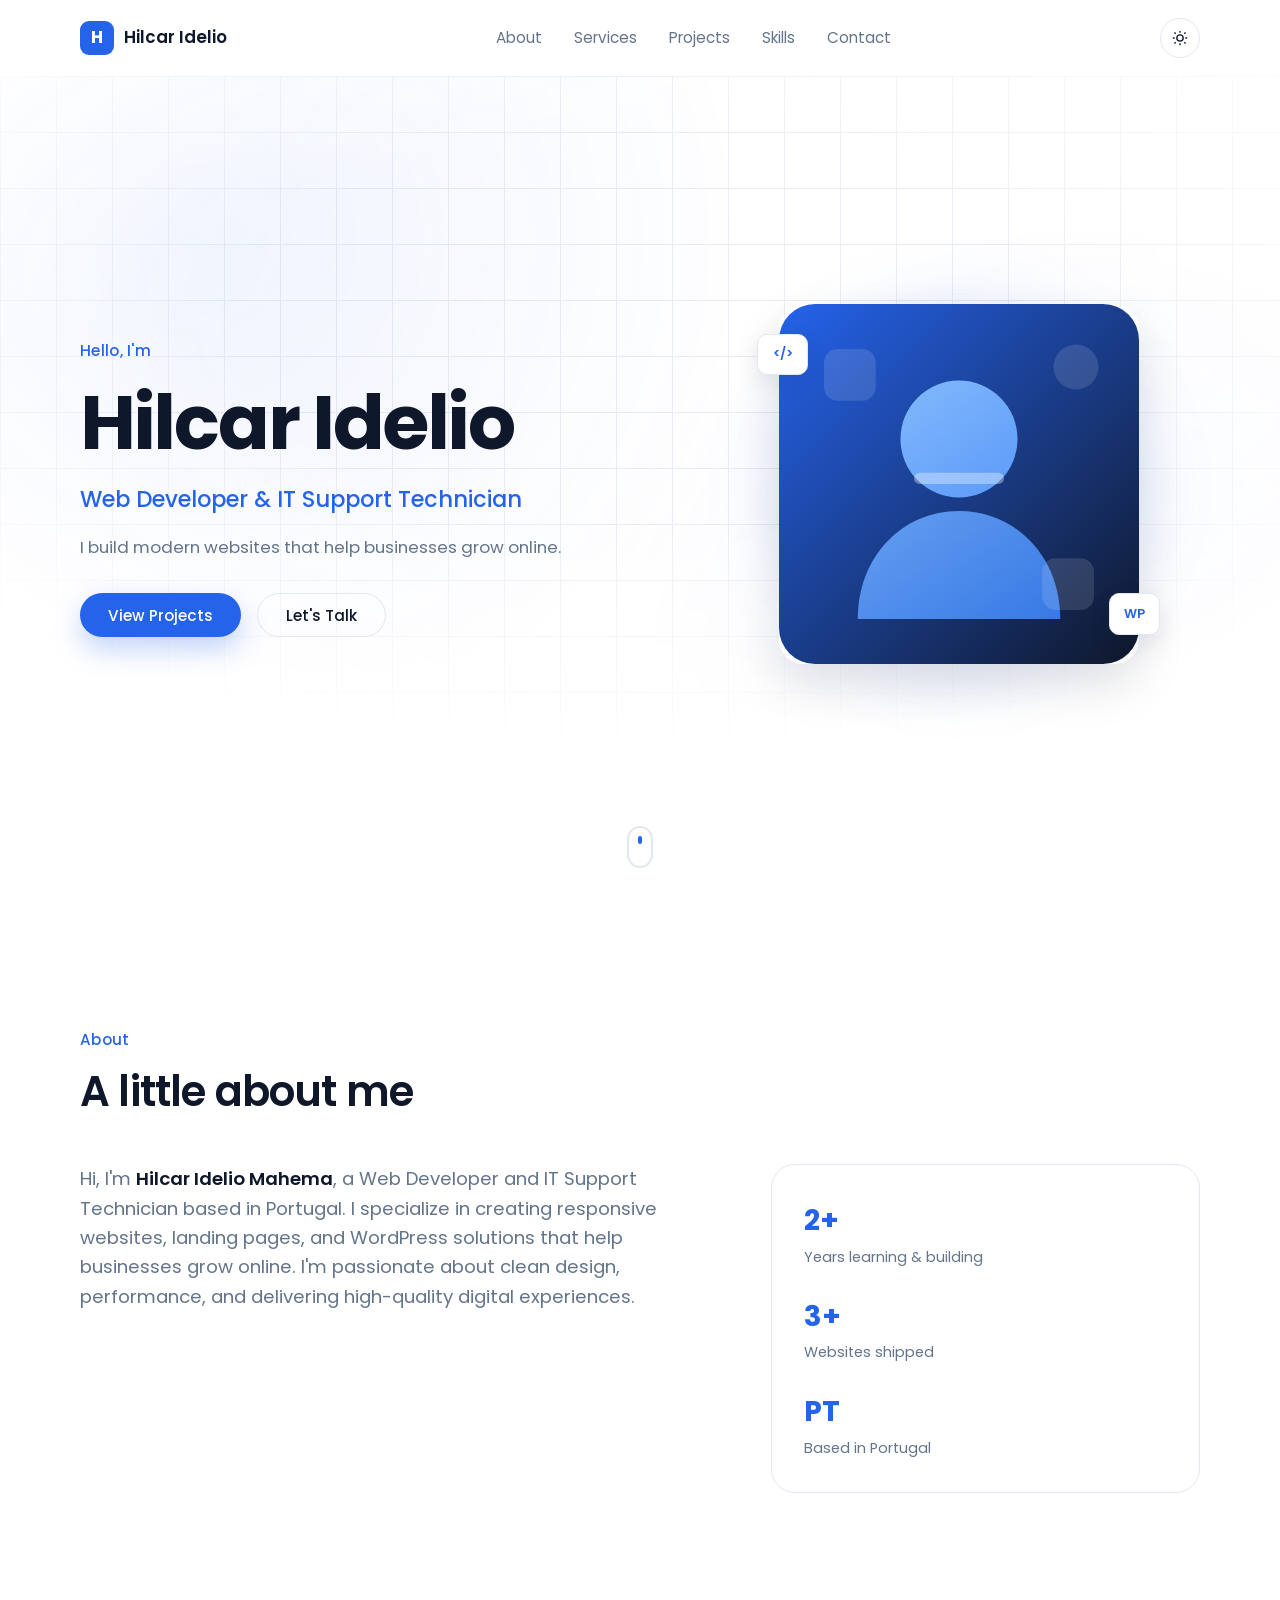
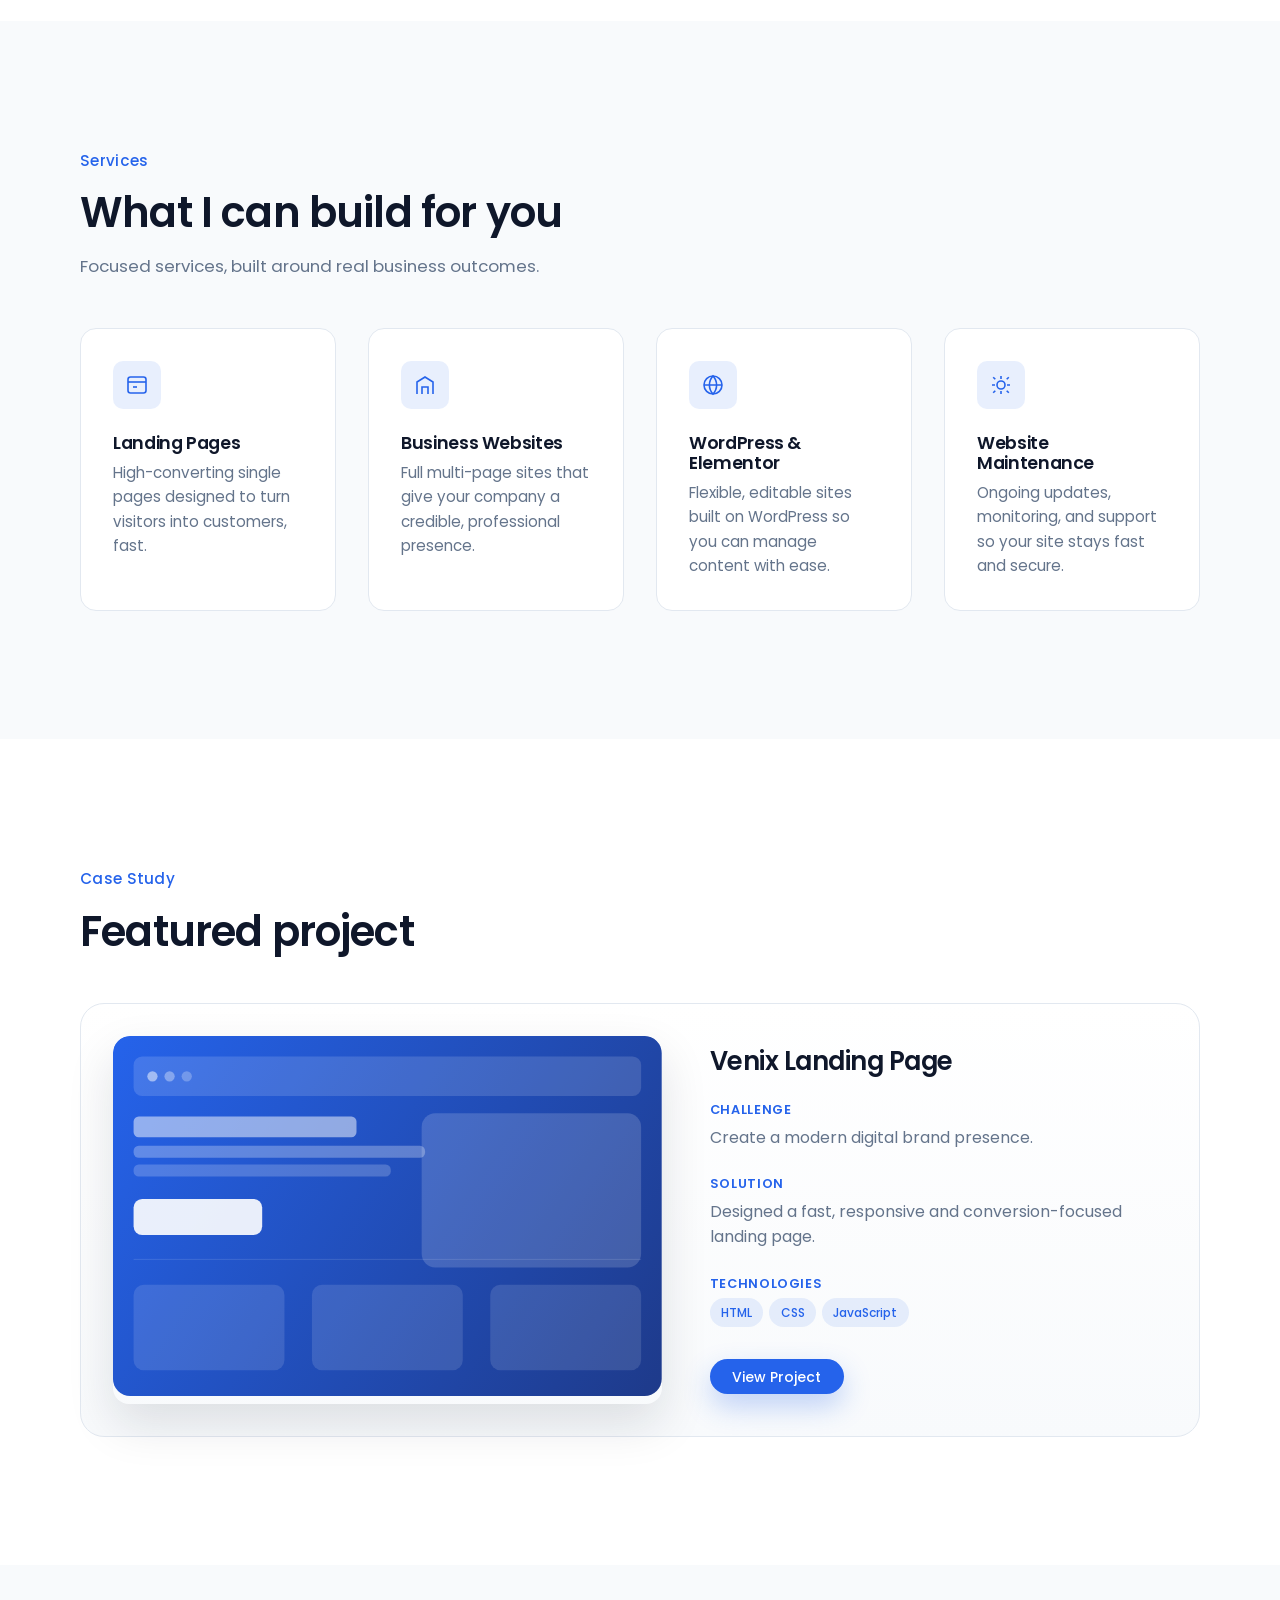
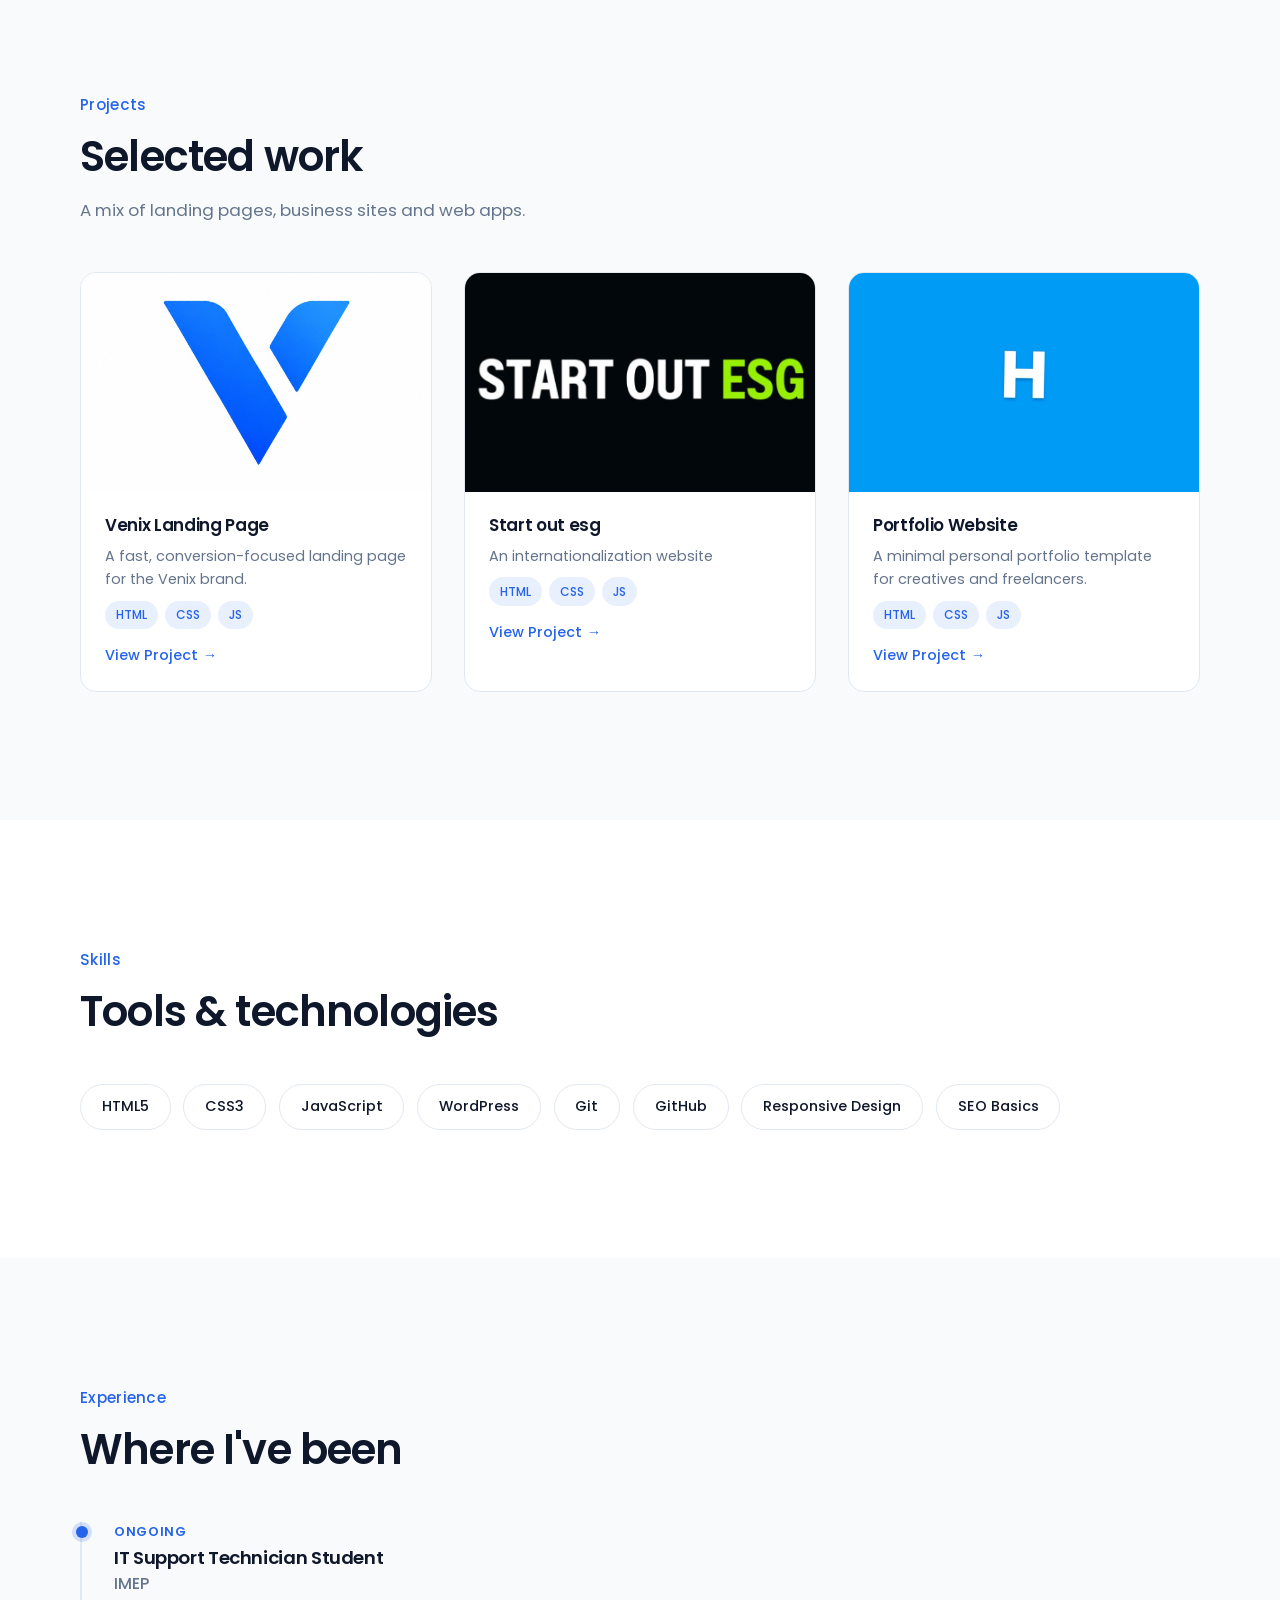
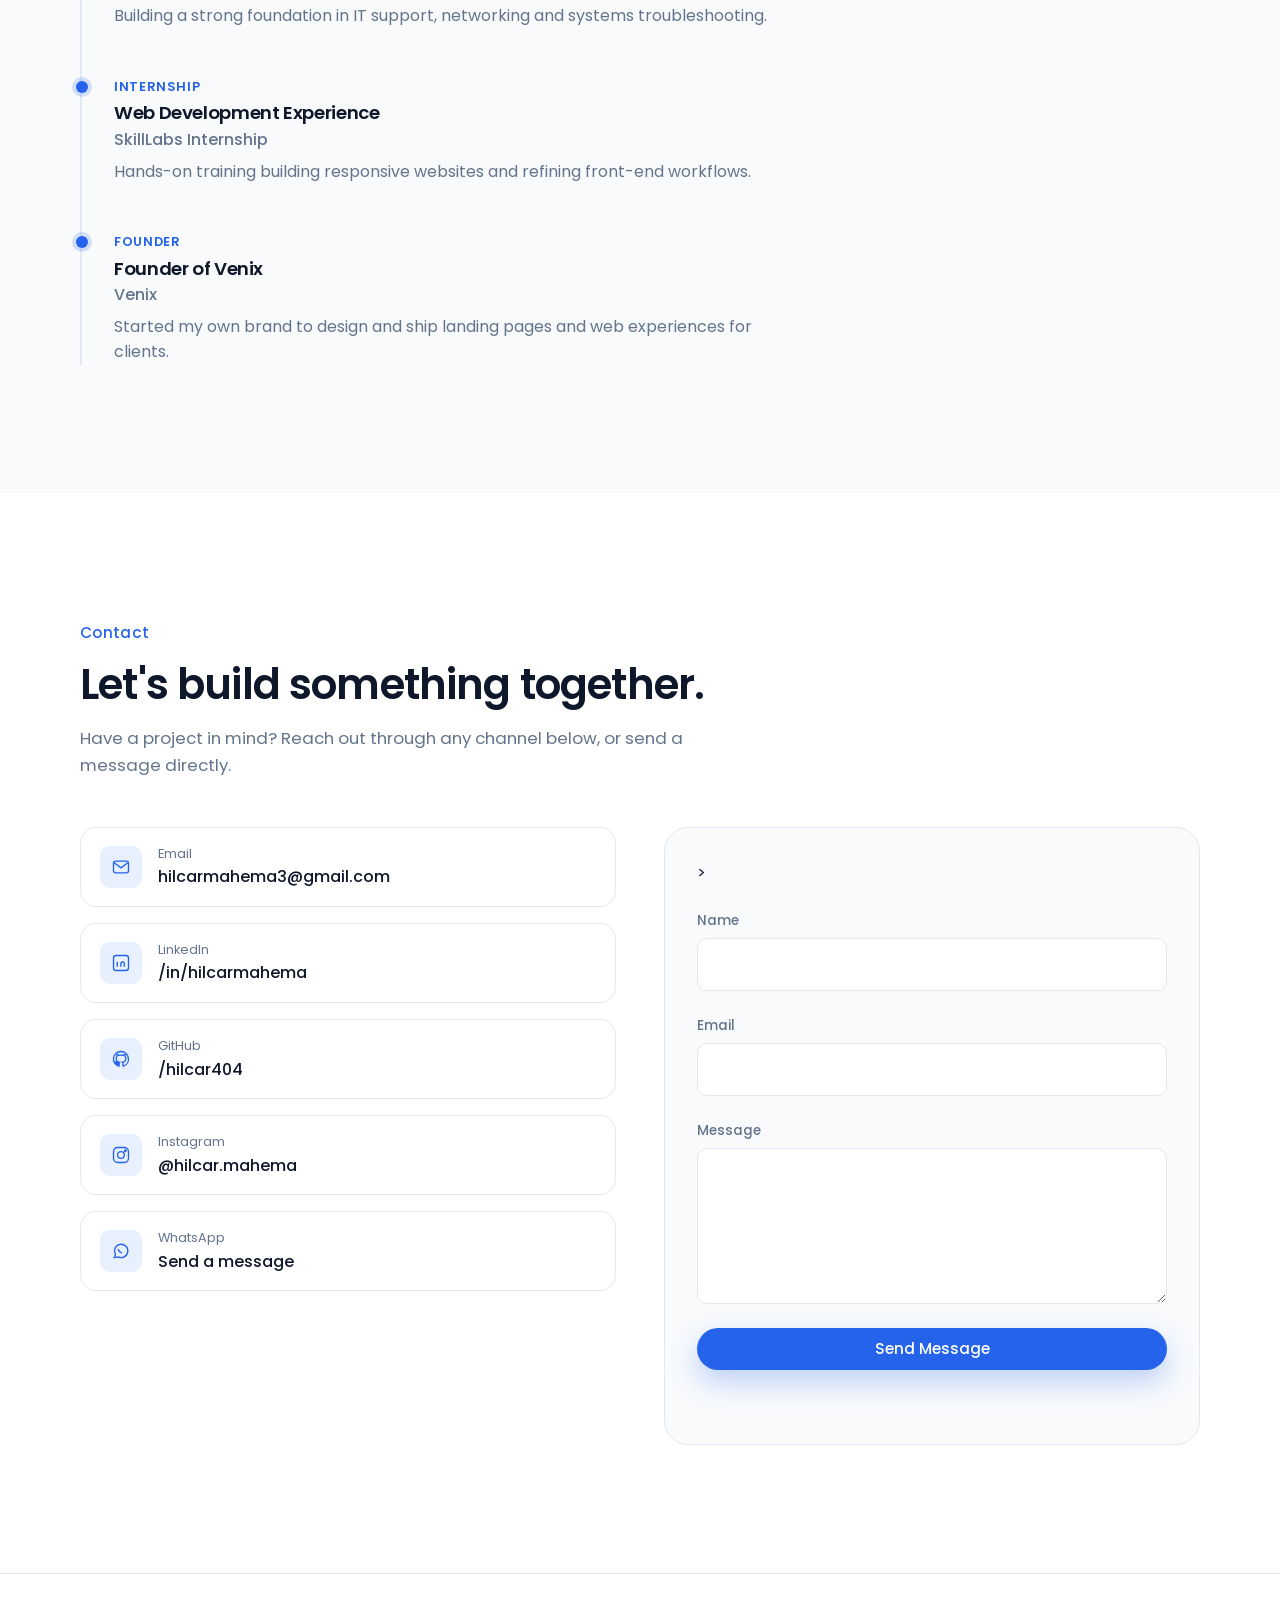
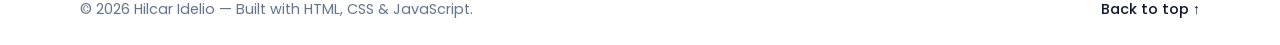
==== commit ff971c1e: "atualizaçao do portifolio e reduçao de websites feitos" ====
--- a/index.html
+++ b/index.html
@@ -125,7 +125,7 @@
               <span class="about__stat-label">Years learning &amp; building</span>
             </li>
             <li>
-              <span class="about__stat-value">5+</span>
+              <span class="about__stat-value">3+</span>
               <span class="about__stat-label">Websites shipped</span>
             </li>
             <li>
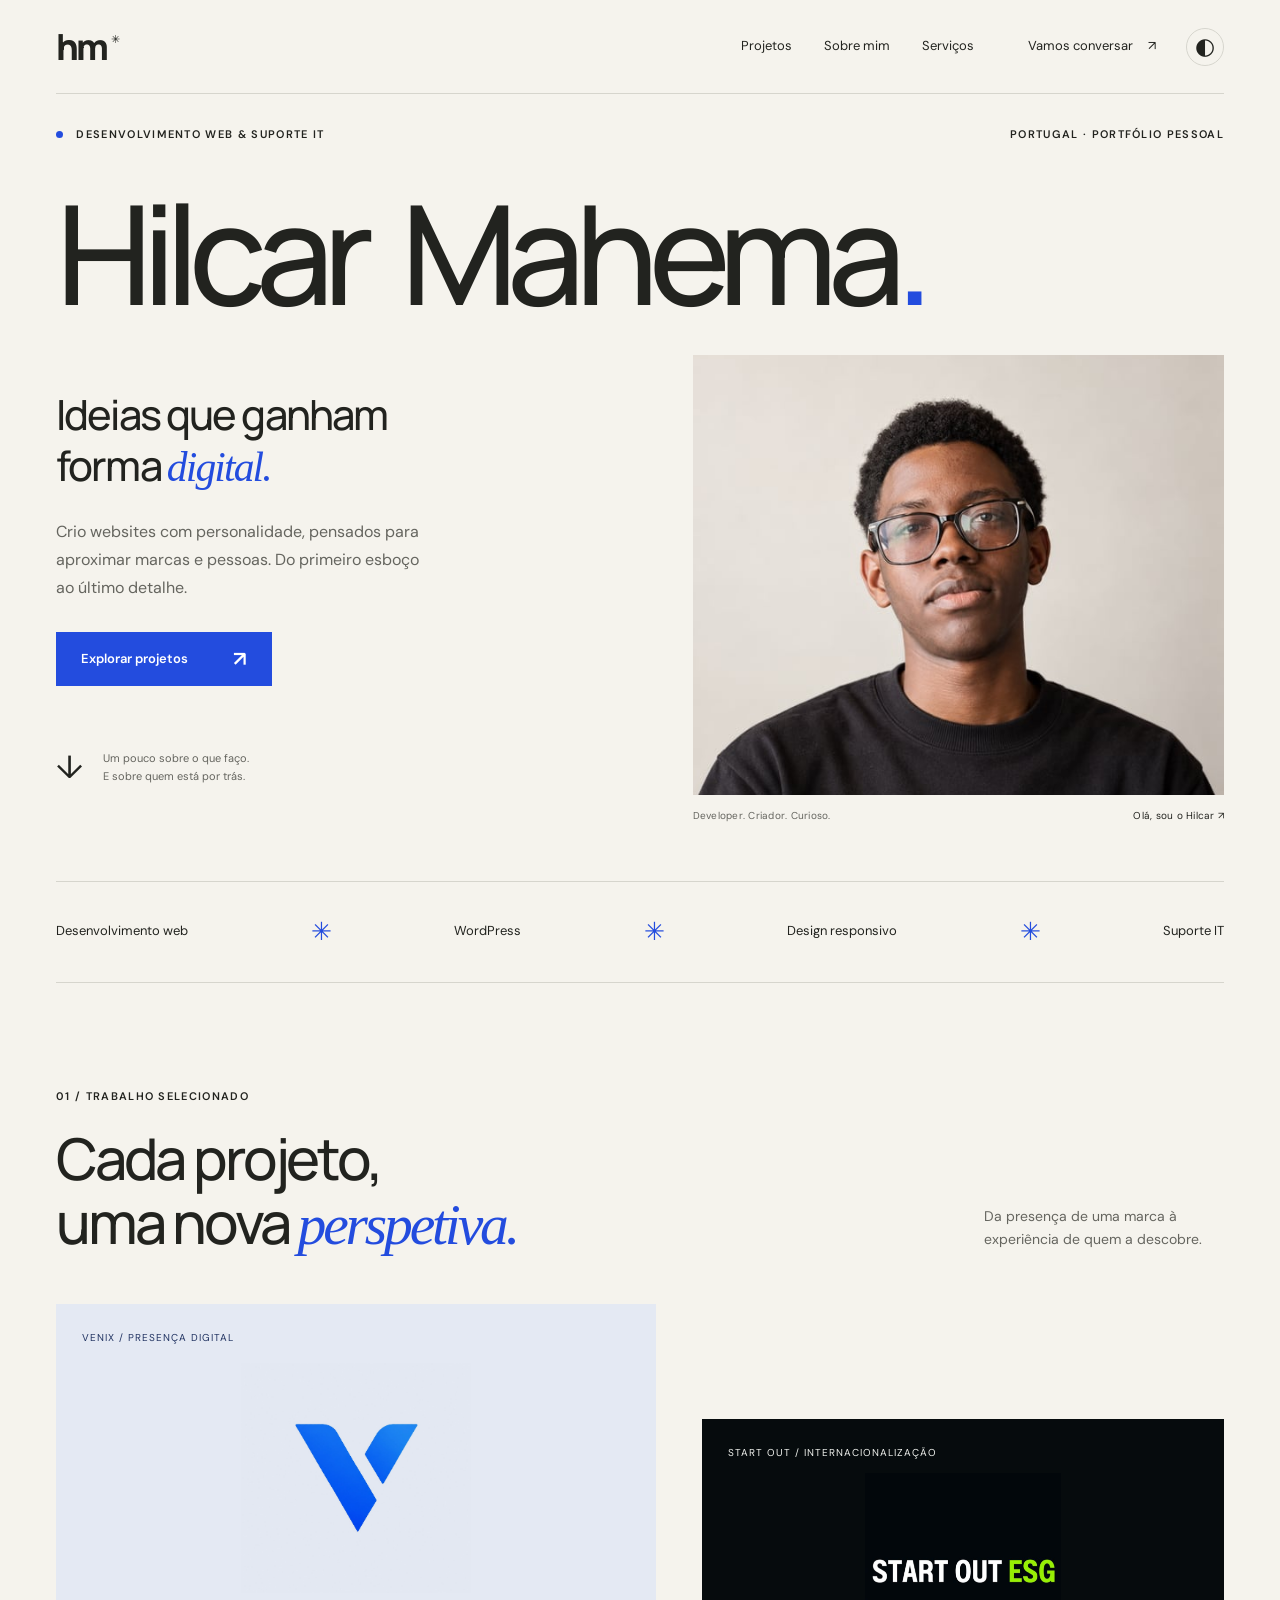
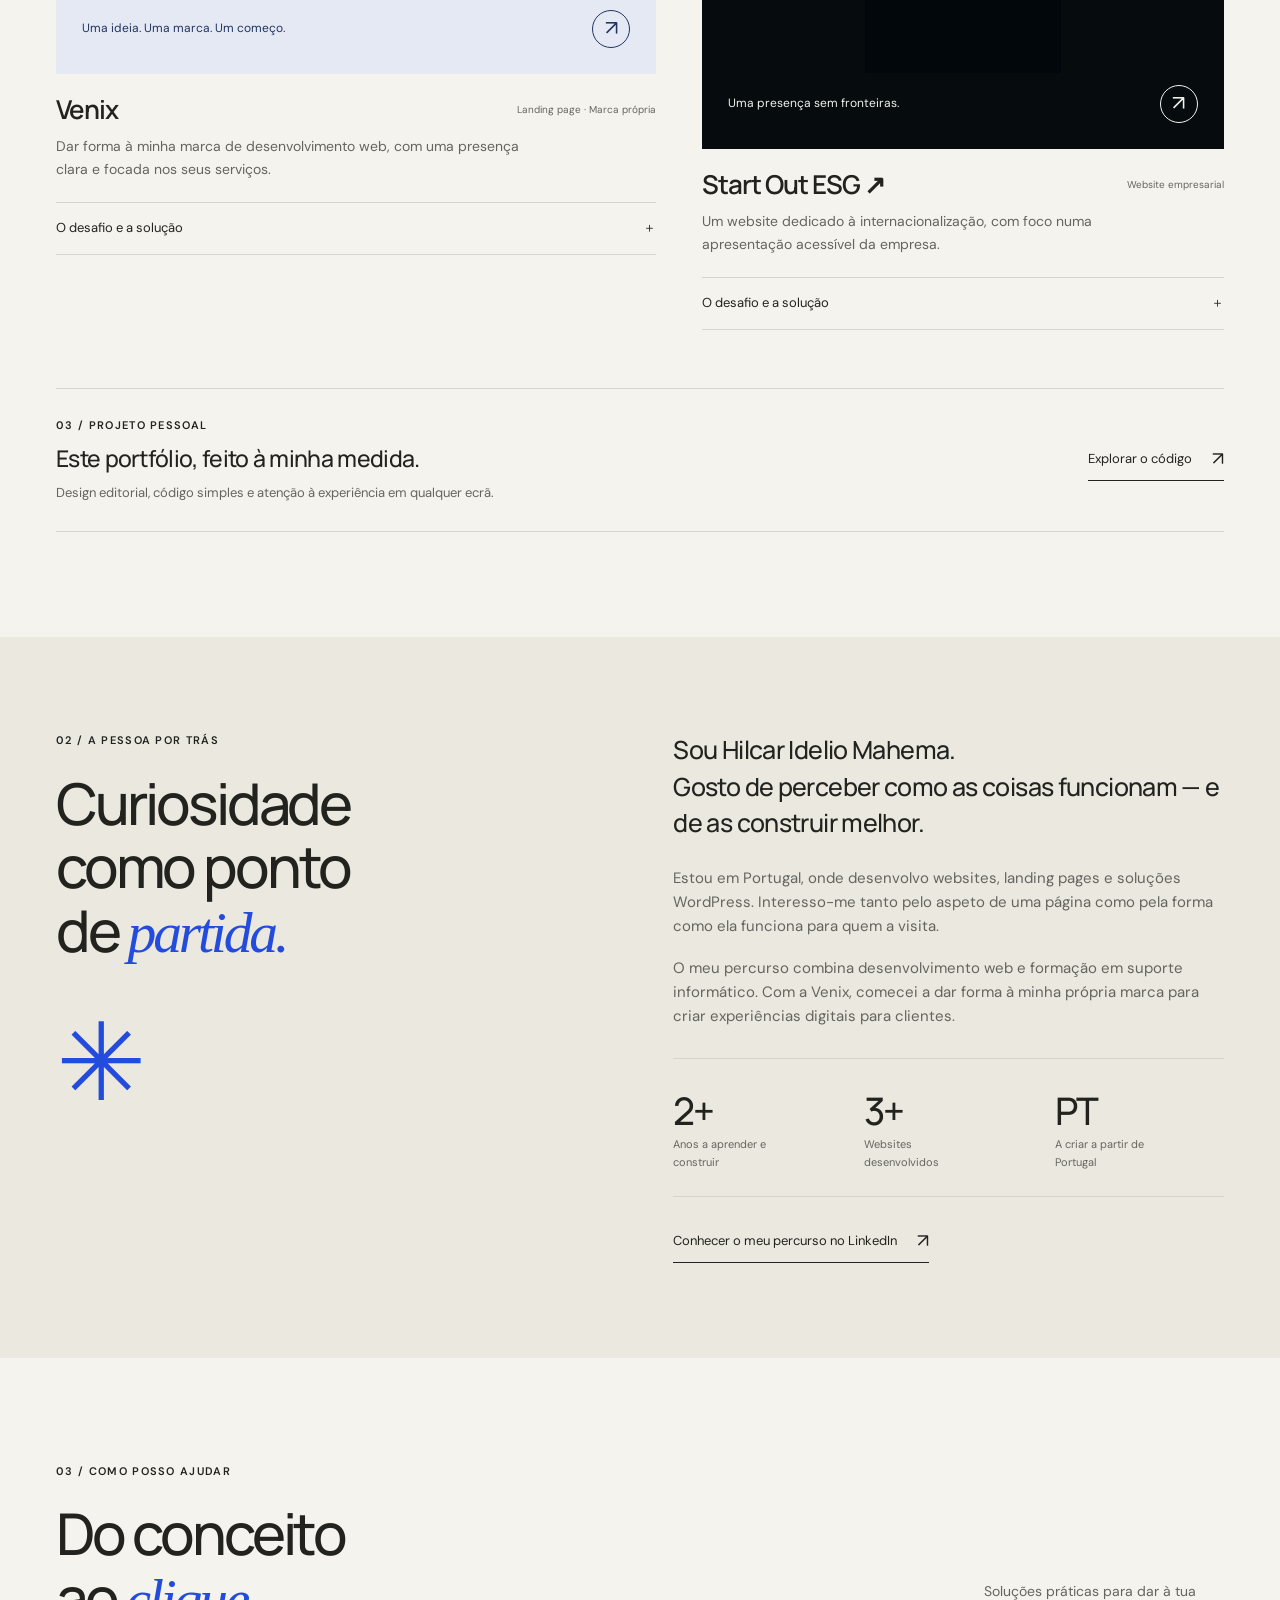
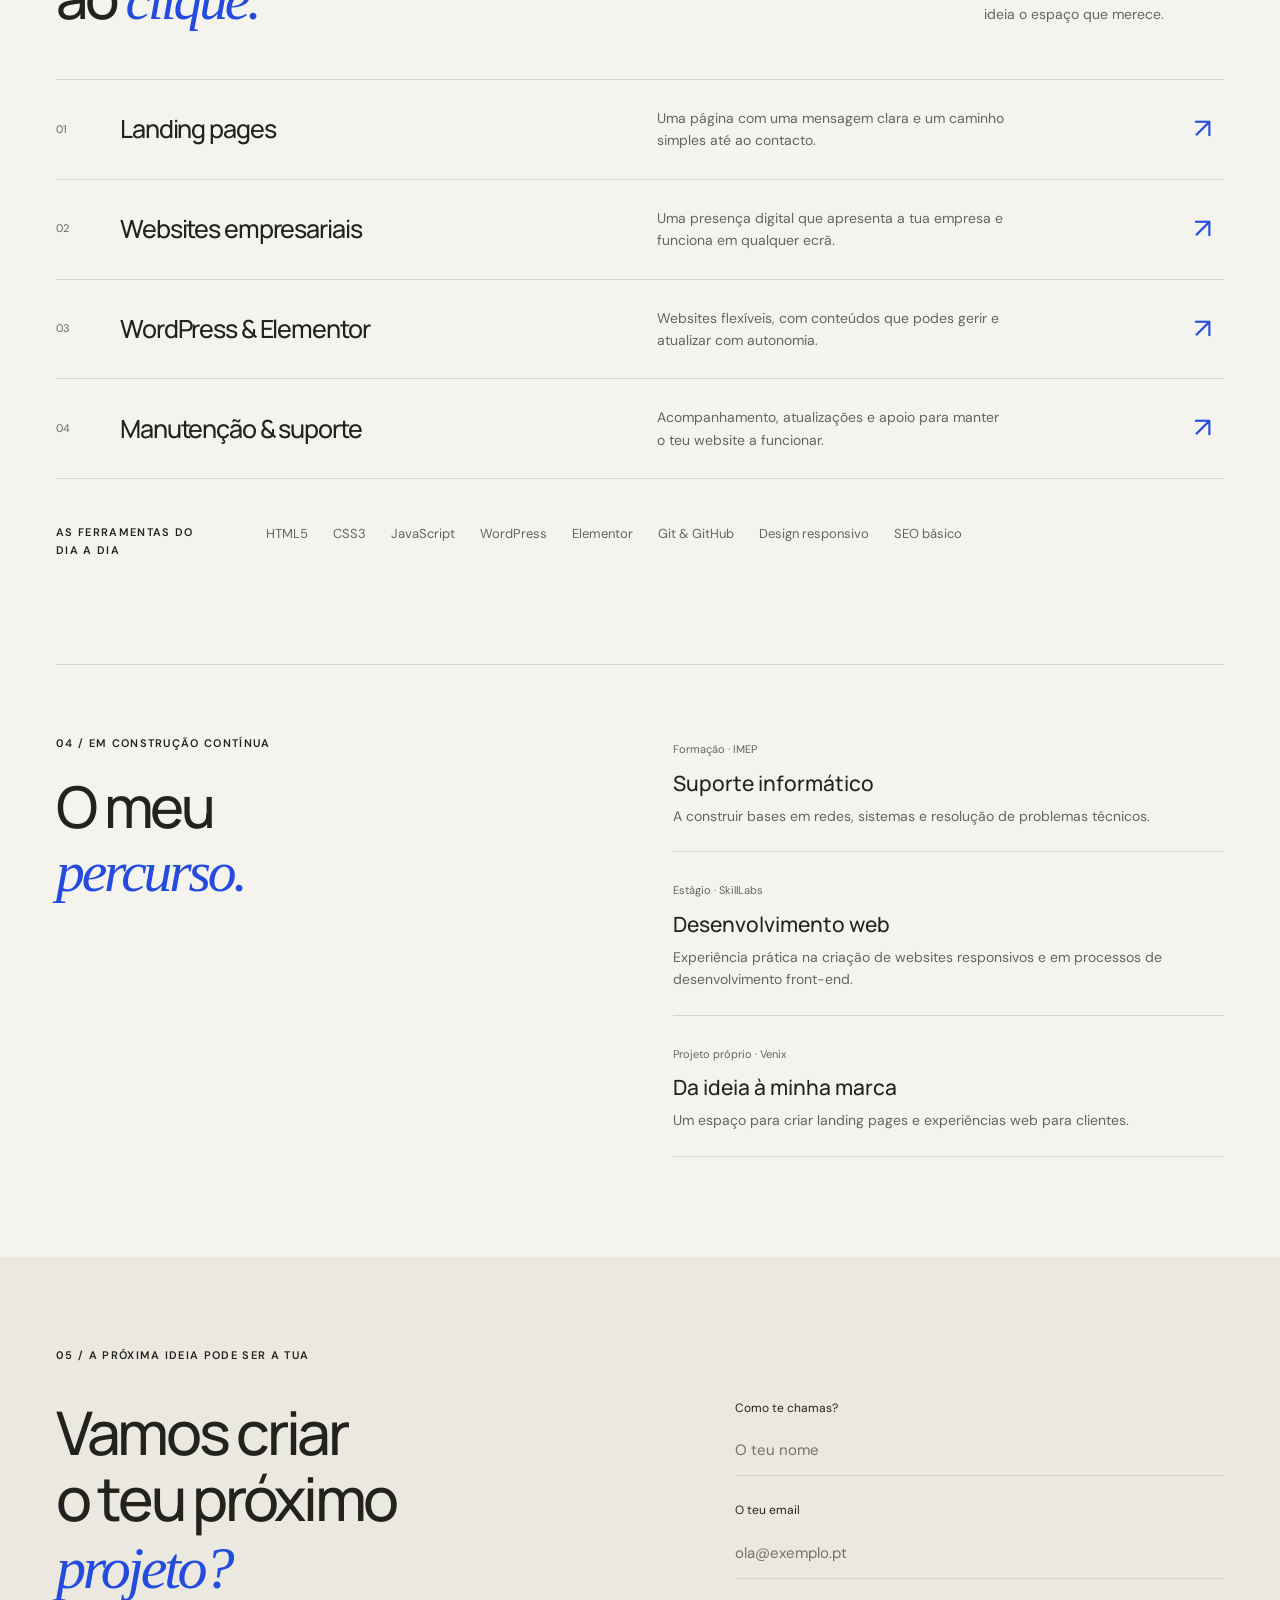
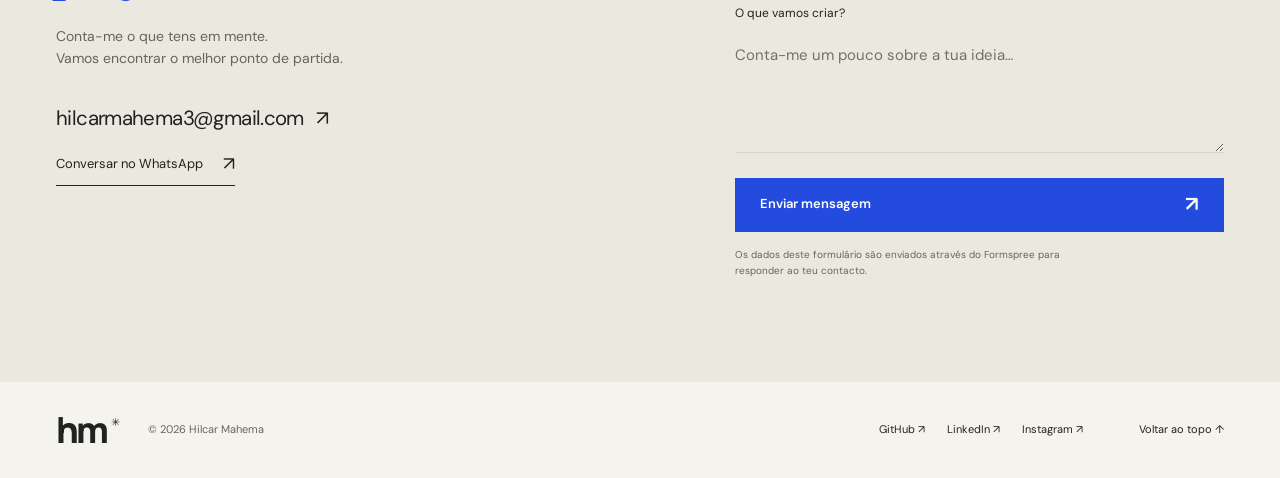
==== commit 86123c91: "Redesign portfolio with editorial layout and professional portrait" ====
--- a/index.html
+++ b/index.html
@@ -1,504 +1,109 @@
-<!DOCTYPE html>
-<html lang="en">
+<!doctype html>
+<html lang="pt-PT">
 <head>
-  <meta charset="UTF-8" />
-  <meta name="viewport" content="width=device-width, initial-scale=1.0" />
-  <title>Hilcar Idelio Mahema — Web Developer &amp; IT Support Technician</title>
-  <meta name="description" content="Hilcar Idelio Mahema is a Web Developer and IT Support Technician based in Portugal, building fast, modern websites that help businesses grow online." />
-  <meta name="theme-color" content="#2563EB" />
-
-  <!-- Preconnect for font performance -->
+  <meta charset="UTF-8">
+  <meta name="viewport" content="width=device-width, initial-scale=1">
+  <title>Hilcar Mahema — Desenvolvimento Web & Suporte IT</title>
+  <meta name="description" content="Sou Hilcar Mahema, developer em Portugal e fundador da Venix. Crio websites, landing pages e soluções WordPress com atenção ao design e à experiência de quem os utiliza.">
+  <meta name="theme-color" content="#f5f3ed">
+  <meta property="og:title" content="Hilcar Mahema — Ideias que ganham forma digital.">
+  <meta property="og:description" content="Desenvolvimento web, design com intenção e um olhar atento aos detalhes. Conhece os meus projetos.">
+  <meta property="og:type" content="website">
+  <meta property="og:image" content="https://hilcar-mahema.vercel.app/images/hilcar-portrait.jpg">
+  <link rel="icon" href="favicon.svg" type="image/svg+xml">
   <link rel="preconnect" href="https://fonts.googleapis.com">
   <link rel="preconnect" href="https://fonts.gstatic.com" crossorigin>
-  <link href="https://fonts.googleapis.com/css2?family=Poppins:wght@300;400;500;600;700;800&display=swap" rel="stylesheet">
-
-  <link rel="icon" href="data:image/svg+xml,<svg xmlns=%22http://www.w3.org/2000/svg%22 viewBox=%220 0 100 100%22><rect width=%22100%22 height=%22100%22 rx=%2222%22 fill=%22%232563EB%22/><text x=%2250%22 y=%2266%22 font-size=%2258%22 font-family=%22Poppins,sans-serif%22 font-weight=%22700%22 fill=%22white%22 text-anchor=%22middle%22>H</text></svg>">
-
-  <link rel="stylesheet" href="style.css" />
+  <link href="https://fonts.googleapis.com/css2?family=DM+Sans:wght@400;500;600;700&family=Manrope:wght@400;500;600;700;800&display=swap" rel="stylesheet">
+  <script>try{if(localStorage.getItem('hilcar-theme')==='dark')document.documentElement.dataset.theme='dark'}catch(e){}</script>
+  <link rel="stylesheet" href="style.css">
+  <script src="script.js" defer></script>
 </head>
 <body>
-
-  <a class="skip-link" href="#main">Skip to content</a>
-
-  <!-- ============ NAVBAR ============ -->
-  <header class="navbar" id="navbar">
-    <div class="navbar__inner container">
-      <a href="#top" class="logo" aria-label="Hilcar Idelio — Home">
-        <span class="logo__mark" aria-hidden="true">H</span>
-        <span class="logo__text">Hilcar Idelio</span>
-      </a>
-
-      <nav class="nav" id="primary-nav" aria-label="Primary">
-        <ul class="nav__list">
-          <li><a href="#about" class="nav__link">About</a></li>
-          <li><a href="#services" class="nav__link">Services</a></li>
-          <li><a href="#projects" class="nav__link">Projects</a></li>
-          <li><a href="#skills" class="nav__link">Skills</a></li>
-          <li><a href="#contact" class="nav__link">Contact</a></li>
-        </ul>
+  <a class="skip-link" href="#main">Saltar para o conteúdo</a>
+  <header class="header" id="top">
+    <div class="container header-inner">
+      <a class="wordmark" href="#top" aria-label="Hilcar Mahema — início">hm<span aria-hidden="true">✳</span></a>
+      <nav class="nav" id="primary-nav" aria-label="Navegação principal">
+        <a href="#projects">Projetos</a><a href="#about">Sobre mim</a><a href="#services">Serviços</a><a class="nav-contact" href="#contact">Vamos conversar <span aria-hidden="true">↗</span></a>
       </nav>
-
-      <div class="navbar__actions">
-        <button class="theme-toggle" id="theme-toggle" type="button" aria-label="Switch to dark mode" aria-pressed="false">
-          <svg class="icon icon--sun" viewBox="0 0 24 24" fill="none" stroke="currentColor" stroke-width="1.8" aria-hidden="true"><circle cx="12" cy="12" r="4.2"/><path d="M12 2.5v2.4M12 19.1v2.4M4.6 4.6l1.7 1.7M17.7 17.7l1.7 1.7M2.5 12h2.4M19.1 12h2.4M4.6 19.4l1.7-1.7M17.7 6.3l1.7-1.7"/></svg>
-          <svg class="icon icon--moon" viewBox="0 0 24 24" fill="none" stroke="currentColor" stroke-width="1.8" aria-hidden="true"><path d="M20 14.5A8.5 8.5 0 1 1 9.5 4a6.8 6.8 0 0 0 10.5 10.5Z"/></svg>
-        </button>
-
-        <button class="nav-toggle" id="nav-toggle" type="button" aria-label="Open menu" aria-expanded="false" aria-controls="primary-nav">
-          <span></span><span></span><span></span>
-        </button>
+      <div class="header-actions">
+        <button id="theme-toggle" class="icon-button" aria-label="Ativar tema escuro" aria-pressed="false" type="button"><span aria-hidden="true">◐</span></button>
+        <button id="nav-toggle" class="menu-toggle" aria-label="Abrir menu" aria-controls="primary-nav" aria-expanded="false" type="button">Menu <span aria-hidden="true">＋</span></button>
       </div>
     </div>
   </header>
-
   <main id="main">
-
-    <!-- ============ HERO ============ -->
-    <section class="hero" id="top">
-      <div class="hero__field" aria-hidden="true"></div>
-      <div class="container hero__grid">
-        <div class="hero__content reveal">
-          <p class="eyebrow">Hello, I'm</p>
-          <h1 class="hero__name">Hilcar Idelio</h1>
-          <p class="hero__subtitle">Web Developer &amp; IT Support Technician</p>
-          <p class="hero__desc">I build modern websites that help businesses grow online.</p>
-          <div class="hero__actions">
-            <a href="#projects" class="btn btn--primary">
-              <span>View Projects</span>
-            </a>
-            <a href="#contact" class="btn btn--ghost">
-              <span>Let's Talk</span>
-            </a>
-          </div>
+    <section class="hero container" aria-labelledby="hero-title">
+      <div class="hero-meta"><span class="eyebrow"><span class="blue-dot" aria-hidden="true"></span> Desenvolvimento web & suporte IT</span><span class="eyebrow">Portugal · Portfólio pessoal</span></div>
+      <h1 id="hero-title">Hilcar<span class="surname">Mahema<span class="name-dot">.</span></span></h1>
+      <div class="hero-grid">
+        <div class="hero-copy">
+          <p class="hero-statement">Ideias que ganham<br>forma <em>digital.</em></p>
+          <p class="body-copy">Crio websites com personalidade, pensados para aproximar marcas e pessoas. Do primeiro esboço ao último detalhe.</p>
+          <a class="button" href="#projects">Explorar projetos <span aria-hidden="true">↗</span></a>
+          <div class="hero-note"><span aria-hidden="true">↓</span><p>Um pouco sobre o que faço.<br>E sobre quem está por trás.</p></div>
         </div>
-
-        <div class="hero__visual reveal" aria-hidden="true">
-          <div class="avatar-card">
-            <div class="avatar-card__glow"></div>
-            <svg class="avatar-illustration" viewBox="0 0 320 320" fill="none" xmlns="http://www.w3.org/2000/svg">
-              <rect x="0" y="0" width="320" height="320" rx="32" fill="url(#grad-bg)"/>
-              <circle cx="160" cy="120" r="52" fill="url(#grad-face)"/>
-              <path d="M70 280c0-56 40-96 90-96s90 40 90 96" fill="url(#grad-face)" opacity="0.9"/>
-              <rect x="120" y="150" width="80" height="10" rx="5" fill="white" opacity="0.35"/>
-              <rect x="40" y="40" width="46" height="46" rx="12" fill="white" opacity="0.12"/>
-              <rect x="234" y="226" width="46" height="46" rx="12" fill="white" opacity="0.12"/>
-              <circle cx="264" cy="56" r="20" fill="white" opacity="0.12"/>
-              <defs>
-                <linearGradient id="grad-bg" x1="0" y1="0" x2="320" y2="320" gradientUnits="userSpaceOnUse">
-                  <stop stop-color="#2563EB"/>
-                  <stop offset="1" stop-color="#0F172A"/>
-                </linearGradient>
-                <linearGradient id="grad-face" x1="70" y1="24" x2="250" y2="280" gradientUnits="userSpaceOnUse">
-                  <stop stop-color="#93C5FD"/>
-                  <stop offset="1" stop-color="#3B82F6"/>
-                </linearGradient>
-              </defs>
-            </svg>
-            <div class="floating-chip floating-chip--1">&lt;/&gt;</div>
-            <div class="floating-chip floating-chip--2">WP</div>
-          </div>
-        </div>
+        <figure class="portrait">
+          <img src="images/hilcar-portrait.jpg" srcset="images/hilcar-portrait-small.jpg 600w, images/hilcar-portrait.jpg 1122w" sizes="(max-width: 700px) 90vw, 46vw" width="1122" height="1402" alt="Retrato de Hilcar Mahema, com óculos e camisola preta, num fundo neutro" fetchpriority="high">
+          <figcaption><span>Developer. Criador. Curioso.</span><span>Olá, sou o Hilcar <span aria-hidden="true">↗</span></span></figcaption>
+        </figure>
       </div>
-
-      <a href="#about" class="scroll-cue" aria-label="Scroll to about section">
-        <span></span>
-      </a>
+      <div class="expertise-strip" aria-label="Áreas de trabalho"><span>Desenvolvimento web</span><span aria-hidden="true">✳</span><span>WordPress</span><span aria-hidden="true">✳</span><span>Design responsivo</span><span aria-hidden="true">✳</span><span>Suporte IT</span></div>
     </section>
 
-    <!-- ============ ABOUT ============ -->
-    <section class="section" id="about">
-      <div class="container">
-        <div class="section-head reveal">
-          <p class="eyebrow">About</p>
-          <h2>A little about me</h2>
-        </div>
-        <div class="about__grid">
-          <p class="about__text reveal">
-            Hi, I'm <strong>Hilcar Idelio Mahema</strong>, a Web Developer and IT Support Technician based in Portugal.
-            I specialize in creating responsive websites, landing pages, and WordPress solutions that help
-            businesses grow online. I'm passionate about clean design, performance, and delivering high-quality
-            digital experiences.
-          </p>
-          <ul class="about__stats reveal">
-            <li>
-              <span class="about__stat-value">2+</span>
-              <span class="about__stat-label">Years learning &amp; building</span>
-            </li>
-            <li>
-              <span class="about__stat-value">3+</span>
-              <span class="about__stat-label">Websites shipped</span>
-            </li>
-            <li>
-              <span class="about__stat-value">PT</span>
-              <span class="about__stat-label">Based in Portugal</span>
-            </li>
-          </ul>
+    <section class="section container" id="projects" aria-labelledby="projects-title">
+      <div class="section-heading"><div><p class="eyebrow">01 / Trabalho selecionado</p><h2 id="projects-title">Cada projeto,<br>uma nova <em>perspetiva.</em></h2></div><p class="section-aside">Da presença de uma marca à experiência de quem a descobre.</p></div>
+      <div class="projects-grid">
+        <article class="project project-featured">
+          <a class="project-art venix-art" href="venix.html" aria-label="Conhecer o projeto Venix">
+            <span class="art-label">Venix / Presença digital</span>
+            <img src="images/venix.jpeg" alt="Símbolo azul da Venix" width="1254" height="1254" loading="lazy">
+            <span class="art-bottom">Uma ideia. Uma marca. Um começo.<span class="round-arrow" aria-hidden="true">↗</span></span>
+          </a>
+          <div class="project-heading"><h3><a href="venix.html">Venix</a></h3><span class="project-type">Landing page · Marca própria</span></div>
+          <p>Dar forma à minha marca de desenvolvimento web, com uma presença clara e focada nos seus serviços.</p>
+          <details class="project-details"><summary>O desafio e a solução <span aria-hidden="true">＋</span></summary><dl><dt>Desafio</dt><dd>Apresentar uma nova marca e os seus serviços no digital.</dd><dt>O que fiz</dt><dd>Design e desenvolvimento de uma landing page responsiva, com apresentação da marca e caminhos de contacto.</dd><dt>Tecnologias</dt><dd>HTML · CSS · JavaScript</dd></dl></details>
+        </article>
+        <article class="project project-offset">
+          <a class="project-art startout-art" href="https://startoutglobal.com/" target="_blank" rel="noopener noreferrer" aria-label="Visitar o site Start Out Global (novo separador)">
+            <span class="art-label">Start Out / Internacionalização</span>
+            <img src="images/startoutesg.png" alt="Identidade Start Out ESG" width="777" height="792" loading="lazy">
+            <span class="art-bottom">Uma presença sem fronteiras.<span class="round-arrow" aria-hidden="true">↗</span></span>
+          </a>
+          <div class="project-heading"><h3><a href="https://startoutglobal.com/" target="_blank" rel="noopener noreferrer">Start Out ESG <span aria-hidden="true">↗</span></a></h3><span class="project-type">Website empresarial</span></div>
+          <p>Um website dedicado à internacionalização, com foco numa apresentação acessível da empresa.</p>
+          <details class="project-details"><summary>O desafio e a solução <span aria-hidden="true">＋</span></summary><dl><dt>Desafio</dt><dd>Apresentar uma empresa de internacionalização na web.</dd><dt>O que fiz</dt><dd>Desenvolvimento da presença web e organização dos conteúdos para diferentes tamanhos de ecrã.</dd><dt>Tecnologias</dt><dd>HTML · CSS · JavaScript</dd></dl></details>
+        </article>
+      </div>
+      <article class="portfolio-project"><div><p class="eyebrow">03 / Projeto pessoal</p><h3>Este portfólio, feito à minha medida.</h3><p>Design editorial, código simples e atenção à experiência em qualquer ecrã.</p></div><a class="text-link" href="https://github.com/pocketsfully157/personal_portifolio" target="_blank" rel="noopener noreferrer">Explorar o código <span aria-hidden="true">↗</span></a></article>
+    </section>
+
+    <section class="about-section" id="about" aria-labelledby="about-title">
+      <div class="container about-grid"><div><p class="eyebrow">02 / A pessoa por trás</p><h2 id="about-title">Curiosidade<br>como ponto<br>de <em>partida.</em></h2><span class="asterisk" aria-hidden="true">✳</span></div>
+        <div class="about-content"><p class="about-lead">Sou Hilcar Idelio Mahema.<br>Gosto de perceber como as coisas funcionam — e de as construir melhor.</p><p>Estou em Portugal, onde desenvolvo websites, landing pages e soluções WordPress. Interesso-me tanto pelo aspeto de uma página como pela forma como ela funciona para quem a visita.</p><p>O meu percurso combina desenvolvimento web e formação em suporte informático. Com a Venix, comecei a dar forma à minha própria marca para criar experiências digitais para clientes.</p>
+          <div class="about-facts"><div><strong>2+</strong><span>Anos a aprender e construir</span></div><div><strong>3+</strong><span>Websites desenvolvidos</span></div><div><strong>PT</strong><span>A criar a partir de Portugal</span></div></div>
+          <a class="text-link" href="https://www.linkedin.com/in/hilcar-mahema-1b72a9420" target="_blank" rel="noopener noreferrer">Conhecer o meu percurso no LinkedIn <span aria-hidden="true">↗</span></a>
         </div>
       </div>
     </section>
 
-    <!-- ============ SERVICES ============ -->
-    <section class="section section--muted" id="services">
-      <div class="container">
-        <div class="section-head reveal">
-          <p class="eyebrow">Services</p>
-          <h2>What I can build for you</h2>
-          <p class="section-sub">Focused services, built around real business outcomes.</p>
-        </div>
-
-        <div class="grid grid--4">
-          <article class="card card--service reveal">
-            <div class="card__icon" aria-hidden="true">
-              <svg viewBox="0 0 24 24" fill="none" stroke="currentColor" stroke-width="1.6"><rect x="3" y="4" width="18" height="16" rx="2.5"/><path d="M3 9h18"/><path d="M8 14h4"/></svg>
-            </div>
-            <h3>Landing Pages</h3>
-            <p>High-converting single pages designed to turn visitors into customers, fast.</p>
-          </article>
-
-          <article class="card card--service reveal">
-            <div class="card__icon" aria-hidden="true">
-              <svg viewBox="0 0 24 24" fill="none" stroke="currentColor" stroke-width="1.6"><path d="M4 21V9l8-5 8 5v12"/><path d="M9 21v-7h6v7"/></svg>
-            </div>
-            <h3>Business Websites</h3>
-            <p>Full multi-page sites that give your company a credible, professional presence.</p>
-          </article>
-
-          <article class="card card--service reveal">
-            <div class="card__icon" aria-hidden="true">
-              <svg viewBox="0 0 24 24" fill="none" stroke="currentColor" stroke-width="1.6"><circle cx="12" cy="12" r="9"/><path d="M3 12h18M12 3c2.4 2.6 3.6 5.6 3.6 9s-1.2 6.4-3.6 9c-2.4-2.6-3.6-5.6-3.6-9s1.2-6.4 3.6-9Z"/></svg>
-            </div>
-            <h3>WordPress &amp; Elementor</h3>
-            <p>Flexible, editable sites built on WordPress so you can manage content with ease.</p>
-          </article>
-
-          <article class="card card--service reveal">
-            <div class="card__icon" aria-hidden="true">
-              <svg viewBox="0 0 24 24" fill="none" stroke="currentColor" stroke-width="1.6"><path d="M12 3v3M12 18v3M4.2 4.2l2.1 2.1M17.7 17.7l2.1 2.1M3 12h3M18 12h3M4.2 19.8l2.1-2.1M17.7 6.3l2.1-2.1"/><circle cx="12" cy="12" r="4"/></svg>
-            </div>
-            <h3>Website Maintenance</h3>
-            <p>Ongoing updates, monitoring, and support so your site stays fast and secure.</p>
-          </article>
-        </div>
+    <section class="section container" id="services" aria-labelledby="services-title">
+      <div class="section-heading"><div><p class="eyebrow">03 / Como posso ajudar</p><h2 id="services-title">Do conceito<br>ao <em>clique.</em></h2></div><p class="section-aside">Soluções práticas para dar à tua ideia o espaço que merece.</p></div>
+      <div class="service-list">
+        <article><span class="service-number">01</span><h3>Landing pages</h3><p>Uma página com uma mensagem clara e um caminho simples até ao contacto.</p><span aria-hidden="true">↗</span></article>
+        <article><span class="service-number">02</span><h3>Websites empresariais</h3><p>Uma presença digital que apresenta a tua empresa e funciona em qualquer ecrã.</p><span aria-hidden="true">↗</span></article>
+        <article><span class="service-number">03</span><h3>WordPress & Elementor</h3><p>Websites flexíveis, com conteúdos que podes gerir e atualizar com autonomia.</p><span aria-hidden="true">↗</span></article>
+        <article><span class="service-number">04</span><h3>Manutenção & suporte</h3><p>Acompanhamento, atualizações e apoio para manter o teu website a funcionar.</p><span aria-hidden="true">↗</span></article>
       </div>
+      <div class="tools" id="skills"><p class="eyebrow">As ferramentas do dia a dia</p><ul><li>HTML5</li><li>CSS3</li><li>JavaScript</li><li>WordPress</li><li>Elementor</li><li>Git & GitHub</li><li>Design responsivo</li><li>SEO básico</li></ul></div>
     </section>
 
-    <!-- ============ FEATURED PROJECT ============ -->
-    <section class="section" id="featured">
-      <div class="container">
-        <div class="section-head reveal">
-          <p class="eyebrow">Case Study</p>
-          <h2>Featured project</h2>
-        </div>
+    <section class="container journey" id="experience" aria-labelledby="journey-title"><div><p class="eyebrow">04 / Em construção contínua</p><h2 id="journey-title">O meu<br><em>percurso.</em></h2></div><ol><li><span>Formação · IMEP</span><h3>Suporte informático</h3><p>A construir bases em redes, sistemas e resolução de problemas técnicos.</p></li><li><span>Estágio · SkillLabs</span><h3>Desenvolvimento web</h3><p>Experiência prática na criação de websites responsivos e em processos de desenvolvimento front-end.</p></li><li><span>Projeto próprio · Venix</span><h3>Da ideia à minha marca</h3><p>Um espaço para criar landing pages e experiências web para clientes.</p></li></ol></section>
 
-        <article class="feature-card reveal">
-          <div class="feature-card__media">
-            <div class="mockup-placeholder" role="img" aria-label="Venix Landing Page mockup preview">
-              <svg viewBox="0 0 640 420" fill="none" xmlns="http://www.w3.org/2000/svg">
-                <rect width="640" height="420" rx="20" fill="url(#mockup-grad)"/>
-                <rect x="24" y="24" width="592" height="46" rx="10" fill="white" opacity="0.14"/>
-                <circle cx="46" cy="47" r="6" fill="white" opacity="0.5"/>
-                <circle cx="66" cy="47" r="6" fill="white" opacity="0.35"/>
-                <circle cx="86" cy="47" r="6" fill="white" opacity="0.25"/>
-                <rect x="24" y="94" width="260" height="24" rx="6" fill="white" opacity="0.5"/>
-                <rect x="24" y="128" width="340" height="14" rx="6" fill="white" opacity="0.28"/>
-                <rect x="24" y="150" width="300" height="14" rx="6" fill="white" opacity="0.2"/>
-                <rect x="24" y="190" width="150" height="42" rx="10" fill="white" opacity="0.9"/>
-                <rect x="360" y="90" width="256" height="180" rx="16" fill="white" opacity="0.16"/>
-                <rect x="24" y="260" width="592" height="1" fill="white" opacity="0.14"/>
-                <rect x="24" y="290" width="176" height="100" rx="12" fill="white" opacity="0.12"/>
-                <rect x="232" y="290" width="176" height="100" rx="12" fill="white" opacity="0.12"/>
-                <rect x="440" y="290" width="176" height="100" rx="12" fill="white" opacity="0.12"/>
-                <defs>
-                  <linearGradient id="mockup-grad" x1="0" y1="0" x2="640" y2="420" gradientUnits="userSpaceOnUse">
-                    <stop stop-color="#2563EB"/>
-                    <stop offset="1" stop-color="#1E3A8A"/>
-                  </linearGradient>
-                </defs>
-              </svg>
-            </div>
-          </div>
-
-          <div class="feature-card__body">
-            <h3>Venix Landing Page</h3>
-            <dl class="feature-card__details">
-              <div>
-                <dt>Challenge</dt>
-                <dd>Create a modern digital brand presence.</dd>
-              </div>
-              <div>
-                <dt>Solution</dt>
-                <dd>Designed a fast, responsive and conversion-focused landing page.</dd>
-              </div>
-              <div>
-                <dt>Technologies</dt>
-                <dd class="tag-row">
-                  <span class="tag">HTML</span>
-                  <span class="tag">CSS</span>
-                  <span class="tag">JavaScript</span>
-                </dd>
-              </div>
-            </dl>
-            <a href="#projects" class="btn btn--primary btn--sm">
-              <span>View Project</span>
-            </a>
-          </div>
-        </article>
-      </div>
-    </section>
-
-    <!-- ============ PROJECTS GRID ============ -->
-    <section class="section section--muted" id="projects">
-      <div class="container">
-        <div class="section-head reveal">
-          <p class="eyebrow">Projects</p>
-          <h2>Selected work</h2>
-          <p class="section-sub">A mix of landing pages, business sites and web apps.</p>
-        </div>
-
-        <div class="grid grid--3" id="projects-grid">
-          <!-- Project cards injected by JS from data below for consistency, kept static for accessibility/no-JS fallback -->
-
-          <article class="card card--project reveal">
-            <div class="card__media">
-              <img src="/images/venix.jpeg" alt="Venix Landing Page preview" loading="lazy" width="480" height="300">
-            </div>
-            <div class="card__body">
-              <h3>Venix Landing Page</h3>
-              <p>A fast, conversion-focused landing page for the Venix brand.</p>
-              <div class="tag-row">
-                <span class="tag">HTML</span><span class="tag">CSS</span><span class="tag">JS</span>
-              </div>
-              <a href="#" class="link-arrow">View Project <span aria-hidden="true">→</span></a>
-            </div>
-          </article>
-
-
-          <article class="card card--project reveal">
-            <div class="card__media">
-              <img src="/images/startoutesg.png" alt="Start out esg" loading="lazy" width="480" height="300">
-            </div>
-            <div class="card__body">
-              <h3>Start out esg</h3>
-              <p>An internationalization website</p>
-              <div class="tag-row">
-                <span class="tag">HTML</span><span class="tag">CSS</span><span class="tag">JS</span>
-              </div>
-             <a href="https://startoutglobal.com/" target="_blank" rel="noopener noreferrer" class="link-arrow">View Project <span aria-hidden="true">→</span></a>
-            </div>
-          </article>
-
-          
-
-          <article class="card card--project reveal">
-            <div class="card__media">
-              <img src="/images/HM_Portifolio.jpeg" alt="Portfolio website preview" loading="lazy" width="480" height="300">
-            </div>
-            <div class="card__body">
-              <h3>Portfolio Website</h3>
-              <p>A minimal personal portfolio template for creatives and freelancers.</p>
-              <div class="tag-row">
-                <span class="tag">HTML</span><span class="tag">CSS</span><span class="tag">JS</span>
-              </div>
-              <a href="https://hilcar-mahema.vercel.app/#" target="_blank" rel="noopener noreferrer" class="link-arrow">View Project <span aria-hidden="true">→</span></a>
-            </div>
-          </article>
-
-          
-        </div>
-      </div>
-    </section>
-
-    <!-- ============ SKILLS ============ -->
-    <section class="section" id="skills">
-      <div class="container">
-        <div class="section-head reveal">
-          <p class="eyebrow">Skills</p>
-          <h2>Tools &amp; technologies</h2>
-        </div>
-        <ul class="chip-row reveal">
-          <li class="chip">HTML5</li>
-          <li class="chip">CSS3</li>
-          <li class="chip">JavaScript</li>
-          <li class="chip">WordPress</li>
-          <li class="chip">Git</li>
-          <li class="chip">GitHub</li>
-          <li class="chip">Responsive Design</li>
-          <li class="chip">SEO Basics</li>
-        </ul>
-      </div>
-    </section>
-
-    <!-- ============ EXPERIENCE ============ -->
-    <section class="section section--muted" id="experience">
-      <div class="container">
-        <div class="section-head reveal">
-          <p class="eyebrow">Experience</p>
-          <h2>Where I've been</h2>
-        </div>
-
-        <ol class="timeline">
-          <li class="timeline__item reveal">
-            <div class="timeline__dot" aria-hidden="true"></div>
-            <div class="timeline__content">
-              <p class="timeline__date">Ongoing</p>
-              <h3>IT Support Technician Student</h3>
-              <p class="timeline__org">IMEP</p>
-              <p>Building a strong foundation in IT support, networking and systems troubleshooting.</p>
-            </div>
-          </li>
-
-          <li class="timeline__item reveal">
-            <div class="timeline__dot" aria-hidden="true"></div>
-            <div class="timeline__content">
-              <p class="timeline__date">Internship</p>
-              <h3>Web Development Experience</h3>
-              <p class="timeline__org">SkillLabs Internship</p>
-              <p>Hands-on training building responsive websites and refining front-end workflows.</p>
-            </div>
-          </li>
-
-          <li class="timeline__item reveal">
-            <div class="timeline__dot" aria-hidden="true"></div>
-            <div class="timeline__content">
-              <p class="timeline__date">Founder</p>
-              <h3>Founder of Venix</h3>
-              <p class="timeline__org">Venix</p>
-              <p>Started my own brand to design and ship landing pages and web experiences for clients.</p>
-            </div>
-          </li>
-        </ol>
-      </div>
-    </section>
-
-    <!-- ============ CONTACT ============ -->
-    <section class="section" id="contact">
-      <div class="container">
-        <div class="section-head reveal">
-          <p class="eyebrow">Contact</p>
-          <h2>Let's build something together.</h2>
-          <p class="section-sub">Have a project in mind? Reach out through any channel below, or send a message directly.</p>
-        </div>
-
-        <div class="contact__grid">
-          <ul class="contact-cards reveal">
-            <li>
-              <a class="contact-card" href="mailto:hilcarmahema3@gmail.com">
-                <span class="contact-card__icon" aria-hidden="true">
-                  <svg viewBox="0 0 24 24" fill="none" stroke="currentColor" stroke-width="1.6"><rect x="3" y="5" width="18" height="14" rx="2.5"/><path d="M3.5 6.5 12 13l8.5-6.5"/></svg>
-                </span>
-                <span>
-                  <span class="contact-card__label">Email</span>
-                  <span class="contact-card__value">hilcarmahema3@gmail.com</span>
-                </span>
-              </a>
-            </li>
-            <li>
-              <a class="contact-card" href="https://www.linkedin.com/in/hilcar-mahema-1b72a9420" target="_blank" rel="noopener noreferrer">
-                <span class="contact-card__icon" aria-hidden="true">
-                  <svg viewBox="0 0 24 24" fill="none" stroke="currentColor" stroke-width="1.6"><rect x="3" y="3" width="18" height="18" rx="3"/><path d="M7.5 10.5v6M7.5 7.5v.01M11.8 16.5v-3.6c0-1.2.9-2.1 2.1-2.1s2.1.9 2.1 2.1v3.6"/></svg>
-                </span>
-                <span>
-                  <span class="contact-card__label">LinkedIn</span>
-                  <span class="contact-card__value">/in/hilcarmahema</span>
-                </span>
-              </a>
-            </li>
-            <li>
-              <a class="contact-card" href="https://github.com/hilcar404" target="_blank" rel="noopener noreferrer">
-                <span class="contact-card__icon" aria-hidden="true">
-                  <svg viewBox="0 0 24 24" fill="none" stroke="currentColor" stroke-width="1.6"><path d="M12 3a9 9 0 0 0-2.85 17.55c.45.08.6-.2.6-.43v-1.7c-2.5.55-3.03-1.07-3.03-1.07-.41-1.04-1-1.32-1-1.32-.82-.56.06-.55.06-.55.9.06 1.38.93 1.38.93.8 1.38 2.1.98 2.6.75.08-.58.31-.98.57-1.21-2-.23-4.1-1-4.1-4.46 0-.98.35-1.79.93-2.42-.1-.23-.4-1.15.09-2.4 0 0 .76-.24 2.5.92a8.6 8.6 0 0 1 4.55 0c1.73-1.16 2.5-.92 2.5-.92.49 1.25.18 2.17.09 2.4.58.63.93 1.44.93 2.42 0 3.47-2.11 4.23-4.12 4.45.32.28.6.82.6 1.66v2.46c0 .24.15.51.61.43A9 9 0 0 0 12 3Z"/></svg>
-                </span>
-                <span>
-                  <span class="contact-card__label">GitHub</span>
-                  <span class="contact-card__value">/hilcar404</span>
-                </span>
-              </a>
-            </li>
-            <li>
-              <a class="contact-card" href="https://www.instagram.com/hilcar.mahema?igsh=NTF0eHlkZms4cjd0&utm_source=qr" target="_blank" rel="noopener noreferrer">
-                <span class="contact-card__icon" aria-hidden="true">
-                  <svg viewBox="0 0 24 24" fill="none" stroke="currentColor" stroke-width="1.6"><rect x="3" y="3" width="18" height="18" rx="5"/><circle cx="12" cy="12" r="4"/><circle cx="17.2" cy="6.8" r="1"/></svg>
-                </span>
-                <span>
-                  <span class="contact-card__label">Instagram</span>
-                  <span class="contact-card__value">@hilcar.mahema</span>
-                </span>
-              </a>
-            </li>
-            <li>
-              <a class="contact-card" href="https://wa.me/351928388859" target="_blank" rel="noopener noreferrer">
-                <span class="contact-card__icon" aria-hidden="true">
-                  <svg viewBox="0 0 24 24" fill="none" stroke="currentColor" stroke-width="1.6"><path d="M4 20l1.3-4A8 8 0 1 1 8.5 19L4 20Z"/><path d="M8.7 9.5c.3 2.4 2.3 4.4 4.7 4.7"/></svg>
-                </span>
-                <span>
-                  <span class="contact-card__label">WhatsApp</span>
-                  <span class="contact-card__value">Send a message</span>
-                </span>
-              </a>
-            </li>
-          </ul>
-
-          <form
-  id="contact-form"
-  class="contact-form reveal"
-  action="https://formspree.io/f/xaqggzpv"
-  method="POST"
->
->
-
-  <div class="field">
-    <label for="name">Name</label>
-    <input
-      type="text"
-      id="name"
-      name="name"
-      autocomplete="name"
-      required
-    >
-  </div>
-
-  <div class="field">
-    <label for="email">Email</label>
-    <input
-      type="email"
-      id="email"
-      name="email"
-      autocomplete="email"
-      required
-    >
-  </div>
-
-  <div class="field">
-    <label for="message">Message</label>
-    <textarea
-      id="message"
-      name="message"
-      rows="5"
-      required
-    ></textarea>
-  </div>
-
-  <button type="submit" class="btn btn--primary btn--block">
-    <span>Send Message</span>
-  </button>
-
-  <p class="form-status" id="form-status"></p>
-
-</form>
-        </div>
-      </div>
-    </section>
-
+    <section class="contact-section" id="contact" aria-labelledby="contact-title"><div class="container"><p class="eyebrow">05 / A próxima ideia pode ser a tua</p><div class="contact-grid"><div><h2 id="contact-title">Vamos criar<br>o teu próximo<br><em>projeto?</em></h2><p>Conta-me o que tens em mente.<br>Vamos encontrar o melhor ponto de partida.</p><a class="contact-email" href="mailto:hilcarmahema3@gmail.com">hilcarmahema3@gmail.com <span aria-hidden="true">↗</span></a><a class="text-link" href="https://wa.me/351928388859" target="_blank" rel="noopener noreferrer">Conversar no WhatsApp <span aria-hidden="true">↗</span></a></div>
+      <form id="contact-form" action="https://formspree.io/f/xaqggzpv" method="POST"><div class="field"><label for="name">Como te chamas?</label><input id="name" name="name" autocomplete="name" placeholder="O teu nome" required maxlength="120"></div><div class="field"><label for="email">O teu email</label><input id="email" name="email" type="email" autocomplete="email" placeholder="ola@exemplo.pt" required maxlength="254"></div><div class="field"><label for="message">O que vamos criar?</label><textarea id="message" name="message" rows="4" placeholder="Conta-me um pouco sobre a tua ideia…" required maxlength="5000"></textarea></div><button class="button" type="submit"><span id="submit-label">Enviar mensagem</span><span aria-hidden="true">↗</span></button><p class="form-note">Os dados deste formulário são enviados através do Formspree para responder ao teu contacto.</p><p id="form-status" role="status" aria-live="polite" aria-atomic="true"></p></form>
+    </div></div></section>
   </main>
-
-  <!-- ============ FOOTER ============ -->
-  <footer class="footer">
-    <div class="container footer__inner">
-      <p>© <span id="year">2026</span> Hilcar Idelio — Built with HTML, CSS &amp; JavaScript.</p>
-      <a href="#top" class="footer__top">Back to top ↑</a>
-    </div>
-  </footer>
-
-  <script src="script.js"></script>
+  <footer class="container footer"><a class="wordmark" href="#top" aria-label="Voltar ao início">hm<span aria-hidden="true">✳</span></a><p>© <span id="year">2026</span> Hilcar Mahema</p><div class="socials"><a href="https://github.com/hilcar404" target="_blank" rel="noopener noreferrer">GitHub ↗</a><a href="https://www.linkedin.com/in/hilcar-mahema-1b72a9420" target="_blank" rel="noopener noreferrer">LinkedIn ↗</a><a href="https://www.instagram.com/hilcar.mahema/" target="_blank" rel="noopener noreferrer">Instagram ↗</a></div><a href="#top" class="back-top">Voltar ao topo ↑</a></footer>
 </body>
 </html>
--- a/style.css
+++ b/style.css
@@ -1,768 +1,1232 @@
-/* =========================================================
-   Hilcar Idelio — Portfolio
-   Design tokens, base, layout, components, motion, responsive
-   ========================================================= */
-
-/* ---------- Tokens ---------- */
 :root {
-  /* Brand */
-  --color-primary: #2563EB;      /* Venix Blue */
-  --color-accent: #3B82F6;
-  --color-bg: #FFFFFF;
-  --color-surface: #F8FAFC;
-  --color-surface-2: #F1F5F9;
-  --color-text: #0F172A;
-  --color-text-secondary: #64748B;
-  --color-border: #E2E8F0;
-
-  --color-primary-rgb: 37, 99, 235;
-
-  /* Type */
-  --font-sans: 'Poppins', -apple-system, BlinkMacSystemFont, 'Segoe UI', sans-serif;
-
-  /* Layout */
-  --container-width: 1200px;
-  --radius-sm: 10px;
-  --radius-md: 16px;
-  --radius-lg: 24px;
-  --radius-pill: 999px;
-
-  --space-1: 0.5rem;
-  --space-2: 1rem;
-  --space-3: 1.5rem;
-  --space-4: 2rem;
-  --space-5: 3rem;
-  --space-6: 5rem;
-  --space-7: 8rem;
-
-  --shadow-sm: 0 1px 2px rgba(15, 23, 42, 0.06), 0 1px 1px rgba(15, 23, 42, 0.04);
-  --shadow-md: 0 8px 24px rgba(15, 23, 42, 0.08);
-  --shadow-lg: 0 20px 48px rgba(15, 23, 42, 0.12);
-  --shadow-primary: 0 12px 28px rgba(var(--color-primary-rgb), 0.28);
-
-  --ease: cubic-bezier(0.16, 1, 0.3, 1);
-  --dur-fast: 0.18s;
-  --dur-med: 0.4s;
-  --dur-slow: 0.7s;
-
-  --nav-h: 76px;
-
-  color-scheme: light;
-}
-
-html[data-theme="dark"] {
-  --color-bg: #0B1220;
-  --color-surface: #0F172A;
-  --color-surface-2: #131E33;
-  --color-text: #F1F5F9;
-  --color-text-secondary: #94A3B8;
-  --color-border: #1E293B;
-
-  --shadow-sm: 0 1px 2px rgba(0, 0, 0, 0.35);
-  --shadow-md: 0 8px 24px rgba(0, 0, 0, 0.45);
-  --shadow-lg: 0 24px 60px rgba(0, 0, 0, 0.55);
-
-  color-scheme: dark;
-}
-
-/* ---------- Reset ---------- */
-*, *::before, *::after { box-sizing: border-box; }
-* { margin: 0; }
+  --bg:#f5f3ed;
+  --ink:#22231f;
+  --muted:#65655f;
+  --line:#d6d5cd;
+  --blue:#234cde;
+  --soft:#eae8df;
+  --header:rgba(245,243,237,.96);
+  --on-blue:#fff;
+  --font:'DM Sans',sans-serif;
+  --display:'Manrope',sans-serif;
+  color-scheme:light;
+}
+
+:root[data-theme=dark] {
+  --bg:#181a19;
+  --ink:#f0efe9;
+  --muted:#b9bbb3;
+  --line:#41443e;
+  --blue:#9db3ff;
+  --soft:#232621;
+  --header:rgba(24,26,25,.96);
+  --on-blue:#171c2a;
+  color-scheme:dark;
+}
+
+* {
+  box-sizing:border-box;
+}
 
 html {
-  scroll-behavior: smooth;
-  -webkit-text-size-adjust: 100%;
+  scroll-behavior:smooth;
+  scroll-padding-top:100px;
 }
 
 body {
-  font-family: var(--font-sans);
-  background: var(--color-bg);
-  color: var(--color-text);
-  line-height: 1.6;
-  -webkit-font-smoothing: antialiased;
-  transition: background-color var(--dur-med) var(--ease), color var(--dur-med) var(--ease);
-  overflow-x: hidden;
-}
-
-img { max-width: 100%; display: block; }
-a { color: inherit; text-decoration: none; }
-ul, ol { list-style: none; padding: 0; }
-button { font: inherit; color: inherit; background: none; border: none; cursor: pointer; }
-input, textarea { font: inherit; color: inherit; }
-
-h1, h2, h3, h4 { font-weight: 600; line-height: 1.15; letter-spacing: -0.02em; }
-
-:focus-visible {
-  outline: 2px solid var(--color-primary);
-  outline-offset: 3px;
-  border-radius: 4px;
+  margin:0;
+  background:var(--bg);
+  color:var(--ink);
+  font:16px/1.6 var(--font);
+  -webkit-font-smoothing:antialiased;
+}
+
+a {
+  color:inherit;
+  text-decoration:none;
+}
+
+button,input,textarea {
+  font:inherit;
+}
+
+button,a,input,textarea,summary {
+  -webkit-tap-highlight-color:transparent;
+}
+
+button,summary {
+  cursor:pointer;
+}
+
+button {
+  color:inherit;
+}
+
+img {
+  display:block;
+  max-width:100%;
+}
+
+figure,p,h1,h2,h3,dl,dd {
+  margin:0;
+}
+
+ul,ol {
+  padding:0;
+  list-style:none;
+}
+
+button:focus-visible,a:focus-visible,summary:focus-visible,input:focus-visible,textarea:focus-visible {
+  outline:3px solid var(--blue);
+  outline-offset:5px;
+}
+
+::selection {
+  background:var(--blue);
+  color:var(--on-blue);
+}
+
+.container {
+  width:min(1280px,calc(100% - 112px));
+  margin-inline:auto;
+}
+
+.eyebrow {
+  font-size:11px;
+  font-weight:600;
+  letter-spacing:.12em;
+  text-transform:uppercase;
 }
 
 .skip-link {
-  position: absolute;
-  left: -9999px;
-  top: 0;
-  background: var(--color-primary);
-  color: #fff;
-  padding: 0.75rem 1.25rem;
-  z-index: 1000;
-  border-radius: 0 0 var(--radius-sm) 0;
-}
-.skip-link:focus { left: 0; }
-
-.container {
-  width: 100%;
-  max-width: var(--container-width);
-  margin-inline: auto;
-  padding-inline: clamp(1.25rem, 5vw, 2.5rem);
-}
-
-/* ---------- Reveal animation ---------- */
-.reveal {
-  opacity: 0;
-  transform: translateY(24px);
-  transition: opacity var(--dur-slow) var(--ease), transform var(--dur-slow) var(--ease);
-}
-.reveal.is-visible {
-  opacity: 1;
-  transform: translateY(0);
-}
-
-@media (prefers-reduced-motion: reduce) {
-  html { scroll-behavior: auto; }
-  *, *::before, *::after {
-    animation-duration: 0.001ms !important;
-    animation-iteration-count: 1 !important;
-    transition-duration: 0.001ms !important;
-    scroll-behavior: auto !important;
-  }
-  .reveal { opacity: 1; transform: none; }
-}
-
-/* ---------- Buttons ---------- */
-.btn {
-  display: inline-flex;
-  align-items: center;
-  justify-content: center;
-  gap: 0.5rem;
-  padding: 0.85rem 1.75rem;
-  border-radius: var(--radius-pill);
-  font-weight: 500;
-  font-size: 0.95rem;
-  line-height: 1;
-  transition: transform var(--dur-fast) var(--ease), box-shadow var(--dur-fast) var(--ease), background-color var(--dur-fast) var(--ease), border-color var(--dur-fast) var(--ease);
-  white-space: nowrap;
-}
-.btn:active { transform: scale(0.96); }
-
-.btn--primary {
-  background: var(--color-primary);
-  color: #fff;
-  box-shadow: var(--shadow-primary);
-}
-.btn--primary:hover {
-  background: var(--color-accent);
-  transform: translateY(-2px);
-  box-shadow: 0 16px 32px rgba(var(--color-primary-rgb), 0.34);
-}
-
-.btn--ghost {
-  background: transparent;
-  color: var(--color-text);
-  border: 1.5px solid var(--color-border);
-}
-.btn--ghost:hover {
-  border-color: var(--color-primary);
-  color: var(--color-primary);
-  transform: translateY(-2px);
-}
-
-.btn--sm { padding: 0.65rem 1.4rem; font-size: 0.875rem; }
-.btn--block { width: 100%; }
-
-/* ---------- Navbar ---------- */
-.navbar {
-  position: sticky;
-  top: 0;
-  z-index: 100;
-  height: var(--nav-h);
-  display: flex;
-  align-items: center;
-  background: transparent;
-  border-bottom: 1px solid transparent;
-  transition: background-color var(--dur-med) var(--ease), border-color var(--dur-med) var(--ease), box-shadow var(--dur-med) var(--ease), backdrop-filter var(--dur-med) var(--ease);
-}
-
-.navbar.is-scrolled {
-  background: rgba(255, 255, 255, 0.72);
-  backdrop-filter: blur(16px) saturate(160%);
-  -webkit-backdrop-filter: blur(16px) saturate(160%);
-  border-bottom-color: var(--color-border);
-  box-shadow: var(--shadow-sm);
-}
-html[data-theme="dark"] .navbar.is-scrolled {
-  background: rgba(11, 18, 32, 0.7);
-}
-
-.navbar__inner {
-  display: flex;
-  align-items: center;
-  justify-content: space-between;
-  width: 100%;
-}
-
-.logo {
-  display: flex;
-  align-items: center;
-  gap: 0.6rem;
-  font-weight: 600;
-  font-size: 1.05rem;
-}
-.logo__mark {
-  display: grid;
-  place-items: center;
-  width: 34px;
-  height: 34px;
-  border-radius: 9px;
-  background: var(--color-primary);
-  color: #fff;
-  font-weight: 700;
-}
-
-.nav__list {
-  display: flex;
-  align-items: center;
-  gap: var(--space-4);
-}
-.nav__link {
-  position: relative;
-  font-size: 0.95rem;
-  color: var(--color-text-secondary);
-  transition: color var(--dur-fast) var(--ease);
-}
-.nav__link::after {
-  content: "";
-  position: absolute;
-  left: 0;
-  bottom: -6px;
-  width: 0;
-  height: 2px;
-  background: var(--color-primary);
-  transition: width var(--dur-fast) var(--ease);
-}
-.nav__link:hover { color: var(--color-text); }
-.nav__link:hover::after { width: 100%; }
-
-.navbar__actions {
-  display: flex;
-  align-items: center;
-  gap: 0.75rem;
-}
-
-.theme-toggle {
-  display: grid;
-  place-items: center;
-  width: 40px;
-  height: 40px;
-  border-radius: 50%;
-  border: 1px solid var(--color-border);
-  color: var(--color-text);
-  transition: border-color var(--dur-fast) var(--ease), transform var(--dur-fast) var(--ease);
-}
-.theme-toggle:hover { border-color: var(--color-primary); transform: translateY(-1px); }
-.theme-toggle .icon { width: 18px; height: 18px; }
-.theme-toggle .icon--moon { display: none; }
-html[data-theme="dark"] .theme-toggle .icon--sun { display: none; }
-html[data-theme="dark"] .theme-toggle .icon--moon { display: block; }
-
-.nav-toggle {
-  display: none;
-  flex-direction: column;
-  justify-content: center;
-  gap: 5px;
-  width: 40px;
-  height: 40px;
-  border-radius: 8px;
-}
-.nav-toggle span {
-  display: block;
-  width: 20px;
-  height: 2px;
-  background: var(--color-text);
-  margin-inline: auto;
-  transition: transform var(--dur-fast) var(--ease), opacity var(--dur-fast) var(--ease);
-}
-.nav-toggle[aria-expanded="true"] span:nth-child(1) { transform: translateY(7px) rotate(45deg); }
-.nav-toggle[aria-expanded="true"] span:nth-child(2) { opacity: 0; }
-.nav-toggle[aria-expanded="true"] span:nth-child(3) { transform: translateY(-7px) rotate(-45deg); }
-
-/* ---------- Hero ---------- */
+  position:fixed;
+  z-index:100;
+  left:16px;
+  top:-100px;
+  padding:12px 24px;
+  background:var(--ink);
+  color:var(--bg);
+}
+
+.skip-link:focus {
+  top:10px;
+}
+
+.header {
+  position:sticky;
+  top:0;
+  z-index:20;
+  background:var(--header);
+  backdrop-filter:blur(12px);
+}
+
+.header-inner {
+  display:flex;
+  align-items:center;
+  gap:30px;
+  min-height:94px;
+  border-bottom:1px solid var(--line);
+}
+
+.wordmark {
+  font:800 36px/1 var(--display);
+  letter-spacing:-3px;
+}
+
+.wordmark span {
+  display:inline-block;
+  font:500 11px var(--font);
+  letter-spacing:0;
+  vertical-align:top;
+  margin:3px 0 0 5px;
+}
+
+.nav {
+  display:flex;
+  align-items:center;
+  gap:32px;
+  margin-left:auto;
+  font-size:13px;
+}
+
+.nav a {
+  padding:12px 0;
+}
+
+.nav a:hover,.text-link:hover,.socials a:hover {
+  color:var(--blue);
+}
+
+.nav-contact {
+  margin-left:22px;
+}
+
+.nav-contact span {
+  margin-left:12px;
+}
+
+.header-actions {
+  display:flex;
+  gap:12px;
+  align-items:center;
+}
+
+.icon-button {
+  background:none;
+  border:1px solid var(--line);
+  border-radius:50%;
+  width:38px;
+  height:38px;
+  font-size:23px;
+  line-height:1;
+}
+
+.menu-toggle {
+  display:none;
+  background:none;
+  border:0;
+}
+
 .hero {
-  position: relative;
-  min-height: calc(100vh - var(--nav-h));
-  display: flex;
-  align-items: center;
-  padding-block: var(--space-5);
-  overflow: hidden;
-}
-
-.hero__field {
-  position: absolute;
-  inset: 0;
-  background-image:
-    radial-gradient(circle at 15% 20%, rgba(var(--color-primary-rgb), 0.10), transparent 45%),
-    radial-gradient(circle at 85% 75%, rgba(var(--color-primary-rgb), 0.08), transparent 40%),
-    linear-gradient(var(--color-border) 1px, transparent 1px),
-    linear-gradient(90deg, var(--color-border) 1px, transparent 1px);
-  background-size: auto, auto, 56px 56px, 56px 56px;
-  -webkit-mask-image: radial-gradient(ellipse 80% 60% at 50% 30%, #000 40%, transparent 90%);
-  mask-image: radial-gradient(ellipse 80% 60% at 50% 30%, #000 40%, transparent 90%);
-  opacity: 0.7;
-  pointer-events: none;
-}
-
-.hero__grid {
-  position: relative;
-  display: grid;
-  grid-template-columns: 1.1fr 0.9fr;
-  align-items: center;
-  gap: var(--space-5);
-}
-
-.eyebrow {
-  color: var(--color-primary);
-  font-weight: 500;
-  font-size: 0.95rem;
-  letter-spacing: 0.02em;
-  margin-bottom: var(--space-2);
-}
-
-.hero__name {
-  font-size: clamp(2.75rem, 6vw, 4.75rem);
-  font-weight: 700;
-  letter-spacing: -0.03em;
-}
-
-.hero__subtitle {
-  margin-top: var(--space-2);
-  font-size: clamp(1.1rem, 2vw, 1.4rem);
-  font-weight: 500;
-  color: var(--color-primary);
-}
-
-.hero__desc {
-  margin-top: var(--space-2);
-  max-width: 46ch;
-  color: var(--color-text-secondary);
-  font-size: 1.05rem;
-}
-
-.hero__actions {
-  display: flex;
-  flex-wrap: wrap;
-  gap: 1rem;
-  margin-top: var(--space-4);
-}
-
-.hero__visual { display: flex; justify-content: center; }
-
-.avatar-card {
-  position: relative;
-  width: min(360px, 80vw);
-  aspect-ratio: 1 / 1;
-}
-
-.avatar-card__glow {
-  position: absolute;
-  inset: -10%;
-  background: radial-gradient(circle, rgba(var(--color-primary-rgb), 0.35), transparent 70%);
-  filter: blur(30px);
-  animation: pulse-glow 6s ease-in-out infinite;
-}
-
-@keyframes pulse-glow {
-  0%, 100% { transform: scale(1); opacity: 0.8; }
-  50% { transform: scale(1.08); opacity: 1; }
-}
-
-.avatar-illustration {
-  position: relative;
-  width: 100%;
-  height: 100%;
-  border-radius: var(--radius-lg);
-  box-shadow: var(--shadow-lg);
-}
-
-.floating-chip {
-  position: absolute;
-  display: grid;
-  place-items: center;
-  padding: 0.6rem 0.9rem;
-  border-radius: var(--radius-sm);
-  background: var(--color-bg);
-  color: var(--color-primary);
-  font-weight: 600;
-  font-size: 0.8rem;
-  box-shadow: var(--shadow-md);
-  border: 1px solid var(--color-border);
-  animation: float-chip 5s ease-in-out infinite;
-}
-.floating-chip--1 { top: 8%; left: -6%; animation-delay: 0s; }
-.floating-chip--2 { bottom: 10%; right: -6%; animation-delay: 1.5s; }
-
-@keyframes float-chip {
-  0%, 100% { transform: translateY(0); }
-  50% { transform: translateY(-10px); }
-}
-
-.scroll-cue {
-  position: absolute;
-  bottom: var(--space-4);
-  left: 50%;
-  transform: translateX(-50%);
-  width: 26px;
-  height: 42px;
-  border-radius: var(--radius-pill);
-  border: 2px solid var(--color-border);
-  display: flex;
-  justify-content: center;
-  padding-top: 8px;
-}
-.scroll-cue span {
-  width: 4px;
-  height: 8px;
-  border-radius: var(--radius-pill);
-  background: var(--color-primary);
-  animation: scroll-cue-move 1.8s ease-in-out infinite;
-}
-@keyframes scroll-cue-move {
-  0% { transform: translateY(0); opacity: 1; }
-  70% { transform: translateY(12px); opacity: 0; }
-  100% { opacity: 0; }
-}
-
-/* ---------- Sections ---------- */
+  padding-top:32px;
+}
+
+.hero-meta {
+  display:flex;
+  justify-content:space-between;
+  gap:16px;
+  align-items:center;
+}
+
+.blue-dot {
+  display:inline-block;
+  width:7px;
+  height:7px;
+  background:var(--blue);
+  border-radius:50%;
+  margin-right:9px;
+}
+
+.hero h1 {
+  font:500 clamp(70px,10.8vw,154px)/1.05 var(--display);
+  letter-spacing:-.075em;
+  margin:36px 0 30px;
+  display:flex;
+  gap:.26em;
+}
+
+.name-dot {
+  color:var(--blue);
+}
+
+.hero-grid {
+  display:grid;
+  grid-template-columns:1fr 1fr;
+  gap:9%;
+  align-items:center;
+}
+
+.hero-copy {
+  padding:15px 0 24px;
+}
+
+.hero-statement {
+  font:500 clamp(30px,3.25vw,48px)/1.22 var(--display);
+  letter-spacing:-.045em;
+}
+
+em {
+  font-family:Georgia,serif;
+  font-weight:400;
+  color:var(--blue);
+}
+
+.body-copy {
+  max-width:365px;
+  color:var(--muted);
+  margin:26px 0 30px;
+  line-height:1.75;
+}
+
+.button {
+  display:inline-flex;
+  justify-content:space-between;
+  align-items:center;
+  gap:45px;
+  min-height:54px;
+  padding:15px 24px;
+  border:1px solid var(--blue);
+  background:var(--blue);
+  color:var(--on-blue);
+  font-size:13px;
+  font-weight:600;
+  transition:transform .2s,background .2s;
+}
+
+.button:hover {
+  transform:translateY(-3px);
+}
+
+.button span:last-child {
+  font-size:21px;
+  line-height:1;
+}
+
+.button:disabled {
+  opacity:.7;
+  cursor:wait;
+  transform:none;
+}
+
+.hero-note {
+  display:flex;
+  align-items:center;
+  gap:20px;
+  font-size:11px;
+  color:var(--muted);
+  margin-top:56px;
+}
+
+.hero-note>span {
+  font-size:32px;
+  color:var(--ink);
+}
+
+.portrait {
+  position:relative;
+}
+
+.portrait img {
+  width:100%;
+  height:440px;
+  object-fit:cover;
+  object-position:center 36%;
+}
+
+.portrait figcaption {
+  display:flex;
+  justify-content:space-between;
+  gap:10px;
+  padding:13px 0;
+  font-size:10px;
+  letter-spacing:.025em;
+}
+
+.portrait figcaption>span:first-child {
+  color:var(--muted);
+}
+
+.expertise-strip {
+  display:flex;
+  justify-content:space-between;
+  align-items:center;
+  gap:18px;
+  padding:30px 0;
+  border-block:1px solid var(--line);
+  margin-top:44px;
+  font-size:13px;
+}
+
+.expertise-strip>span:nth-child(even) {
+  color:var(--blue);
+  font-size:25px;
+}
+
 .section {
-  padding-block: var(--space-7);
-}
-.section--muted {
-  background: var(--color-surface);
-}
-
-.section-head {
-  max-width: 640px;
-  margin-bottom: var(--space-5);
-}
-.section-head h2 {
-  font-size: clamp(1.9rem, 3.5vw, 2.6rem);
-}
-.section-sub {
-  margin-top: var(--space-2);
-  color: var(--color-text-secondary);
-  font-size: 1.05rem;
-}
-
-/* ---------- About ---------- */
-.about__grid {
-  display: grid;
-  grid-template-columns: 1.5fr 1fr;
-  gap: var(--space-5);
-  align-items: start;
-}
-.about__text {
-  font-size: 1.15rem;
-  color: var(--color-text-secondary);
-}
-.about__text strong { color: var(--color-text); font-weight: 600; }
-
-.about__stats {
-  display: grid;
-  gap: var(--space-3);
-  padding: var(--space-4);
-  border: 1px solid var(--color-border);
-  border-radius: var(--radius-lg);
-  background: var(--color-bg);
-}
-.about__stats li { display: flex; flex-direction: column; gap: 0.15rem; }
-.about__stat-value {
-  font-size: 1.8rem;
-  font-weight: 700;
-  color: var(--color-primary);
-}
-.about__stat-label {
-  font-size: 0.9rem;
-  color: var(--color-text-secondary);
-}
-
-/* ---------- Grids & Cards ---------- */
-.grid { display: grid; gap: var(--space-4); }
-.grid--4 { grid-template-columns: repeat(4, 1fr); }
-.grid--3 { grid-template-columns: repeat(3, 1fr); }
-
-.card {
-  background: var(--color-bg);
-  border: 1px solid var(--color-border);
-  border-radius: var(--radius-md);
-  transition: transform var(--dur-fast) var(--ease), box-shadow var(--dur-fast) var(--ease), border-color var(--dur-fast) var(--ease);
-}
-.card:hover {
-  transform: translateY(-6px);
-  box-shadow: var(--shadow-md);
-  border-color: rgba(var(--color-primary-rgb), 0.3);
-}
-
-.card--service {
-  padding: var(--space-4);
-}
-.card__icon {
-  display: grid;
-  place-items: center;
-  width: 48px;
-  height: 48px;
-  border-radius: var(--radius-sm);
-  background: rgba(var(--color-primary-rgb), 0.1);
-  color: var(--color-primary);
-  margin-bottom: var(--space-3);
-}
-.card__icon svg { width: 24px; height: 24px; }
-.card--service h3 { margin-bottom: 0.5rem; font-size: 1.1rem; }
-.card--service p { color: var(--color-text-secondary); font-size: 0.95rem; }
-
-.card--project { overflow: hidden; display: flex; flex-direction: column; }
-.card__media { aspect-ratio: 16 / 10; overflow: hidden; background: var(--color-surface-2); }
-.card__media img { width: 100%; height: 100%; object-fit: cover; transition: transform var(--dur-med) var(--ease); }
-.card--project:hover .card__media img { transform: scale(1.05); }
-.card__body { padding: var(--space-3); display: flex; flex-direction: column; gap: 0.6rem; }
-.card__body h3 { font-size: 1.05rem; }
-.card__body p { color: var(--color-text-secondary); font-size: 0.9rem; }
-
-.tag-row { display: flex; flex-wrap: wrap; gap: 0.4rem; }
-.tag {
-  font-size: 0.75rem;
-  font-weight: 500;
-  padding: 0.3rem 0.7rem;
-  border-radius: var(--radius-pill);
-  background: rgba(var(--color-primary-rgb), 0.1);
-  color: var(--color-primary);
-}
-
-.link-arrow {
-  margin-top: 0.3rem;
-  font-weight: 500;
-  font-size: 0.9rem;
-  color: var(--color-primary);
-  display: inline-flex;
-  align-items: center;
-  gap: 0.3rem;
-  width: fit-content;
-}
-.link-arrow span { transition: transform var(--dur-fast) var(--ease); }
-.link-arrow:hover span { transform: translateX(4px); }
-
-/* ---------- Featured project ---------- */
-.feature-card {
-  display: grid;
-  grid-template-columns: 1.2fr 1fr;
-  gap: var(--space-5);
-  align-items: center;
-  padding: var(--space-4);
-  border: 1px solid var(--color-border);
-  border-radius: var(--radius-lg);
-  background: linear-gradient(180deg, var(--color-bg), var(--color-surface));
-}
-.mockup-placeholder { border-radius: var(--radius-md); overflow: hidden; box-shadow: var(--shadow-lg); }
-.feature-card__body h3 { font-size: 1.6rem; margin-bottom: var(--space-3); }
-.feature-card__details { display: grid; gap: var(--space-3); margin-bottom: var(--space-4); }
-.feature-card__details dt {
-  font-size: 0.8rem;
-  font-weight: 600;
-  text-transform: uppercase;
-  letter-spacing: 0.05em;
-  color: var(--color-primary);
-  margin-bottom: 0.25rem;
-}
-.feature-card__details dd { color: var(--color-text-secondary); }
-
-/* ---------- Skills ---------- */
-.chip-row { display: flex; flex-wrap: wrap; gap: 0.8rem; }
-.chip {
-  padding: 0.65rem 1.3rem;
-  border-radius: var(--radius-pill);
-  border: 1px solid var(--color-border);
-  font-size: 0.9rem;
-  font-weight: 500;
-  background: var(--color-bg);
-  transition: transform var(--dur-fast) var(--ease), border-color var(--dur-fast) var(--ease), color var(--dur-fast) var(--ease), background-color var(--dur-fast) var(--ease);
-}
-.chip:hover {
-  border-color: var(--color-primary);
-  color: var(--color-primary);
-  background: rgba(var(--color-primary-rgb), 0.08);
-  transform: translateY(-3px);
-}
-
-/* ---------- Timeline ---------- */
-.timeline {
-  position: relative;
-  display: grid;
-  gap: var(--space-5);
-  padding-left: var(--space-4);
-  border-left: 2px solid var(--color-border);
-  max-width: 720px;
-}
-.timeline__item { position: relative; }
-.timeline__dot {
-  position: absolute;
-  left: calc(-1 * var(--space-4) - 6px);
-  top: 4px;
-  width: 12px;
-  height: 12px;
-  border-radius: 50%;
-  background: var(--color-primary);
-  box-shadow: 0 0 0 4px rgba(var(--color-primary-rgb), 0.18);
-}
-.timeline__date {
-  font-size: 0.8rem;
-  font-weight: 600;
-  color: var(--color-primary);
-  text-transform: uppercase;
-  letter-spacing: 0.05em;
-  margin-bottom: 0.3rem;
-}
-.timeline__content h3 { font-size: 1.15rem; margin-bottom: 0.2rem; }
-.timeline__org { color: var(--color-text-secondary); font-weight: 500; margin-bottom: 0.4rem; }
-.timeline__content p:last-child { color: var(--color-text-secondary); }
-
-/* ---------- Contact ---------- */
-.contact__grid {
-  display: grid;
-  grid-template-columns: 1fr 1fr;
-  gap: var(--space-5);
-  align-items: start;
-}
-
-.contact-cards { display: grid; gap: 1rem; }
-.contact-card {
-  display: flex;
-  align-items: center;
-  gap: 1rem;
-  padding: 1rem 1.2rem;
-  border: 1px solid var(--color-border);
-  border-radius: var(--radius-md);
-  transition: transform var(--dur-fast) var(--ease), border-color var(--dur-fast) var(--ease), box-shadow var(--dur-fast) var(--ease);
-}
-.contact-card:hover {
-  transform: translateY(-3px);
-  border-color: rgba(var(--color-primary-rgb), 0.3);
-  box-shadow: var(--shadow-sm);
-}
-.contact-card__icon {
-  display: grid;
-  place-items: center;
-  width: 42px;
-  height: 42px;
-  border-radius: var(--radius-sm);
-  background: rgba(var(--color-primary-rgb), 0.1);
-  color: var(--color-primary);
-  flex-shrink: 0;
-}
-.contact-card__icon svg { width: 20px; height: 20px; }
-.contact-card__label { display: block; font-size: 0.8rem; color: var(--color-text-secondary); }
-.contact-card__value { display: block; font-weight: 500; }
-
-.contact-form {
-  display: grid;
-  gap: var(--space-3);
-  padding: var(--space-4);
-  border: 1px solid var(--color-border);
-  border-radius: var(--radius-lg);
-  background: var(--color-surface);
-}
-.field { display: grid; gap: 0.4rem; }
-.field label { font-size: 0.85rem; font-weight: 500; color: var(--color-text-secondary); }
-.field input, .field textarea {
-  padding: 0.8rem 1rem;
-  border: 1px solid var(--color-border);
-  border-radius: var(--radius-sm);
-  background: var(--color-bg);
-  color: var(--color-text);
-  transition: border-color var(--dur-fast) var(--ease), box-shadow var(--dur-fast) var(--ease);
-  resize: vertical;
-}
-.field input:focus, .field textarea:focus {
-  border-color: var(--color-primary);
-  box-shadow: 0 0 0 3px rgba(var(--color-primary-rgb), 0.15);
-}
-.form-status {
-  font-size: 0.9rem;
-  color: var(--color-primary);
-  min-height: 1.2em;
-}
-
-/* ---------- Footer ---------- */
+  padding-block:105px;
+}
+
+.section-heading {
+  display:flex;
+  justify-content:space-between;
+  align-items:flex-end;
+  gap:30px;
+  margin-bottom:48px;
+}
+
+.section-heading .eyebrow,.about-grid .eyebrow,.journey .eyebrow {
+  margin-bottom:22px;
+}
+
+h2 {
+  font:500 clamp(36px,4.5vw,64px)/1.1 var(--display);
+  letter-spacing:-.055em;
+}
+
+.section-aside {
+  color:var(--muted);
+  font-size:14px;
+  max-width:240px;
+  padding-bottom:6px;
+}
+
+.projects-grid {
+  display:grid;
+  grid-template-columns:1.15fr 1fr;
+  gap:46px;
+}
+
+.project-offset {
+  padding-top:115px;
+}
+
+.project-art {
+  display:flex;
+  flex-direction:column;
+  justify-content:space-between;
+  position:relative;
+  padding:26px;
+  min-height:370px;
+  overflow:hidden;
+}
+
+.venix-art {
+  background:#e4e9f3;
+  color:#223462;
+}
+
+.startout-art {
+  background:#060b0d;
+  color:#f0f2ee;
+  min-height:330px;
+}
+
+.art-label {
+  font-size:10px;
+  letter-spacing:.1em;
+  text-transform:uppercase;
+  z-index:1;
+}
+
+.project-art img {
+  width:56%;
+  height:230px;
+  object-fit:contain;
+  align-self:center;
+  transition:transform .5s;
+}
+
+.venix-art img {
+  mix-blend-mode:multiply;
+}
+
+.startout-art img {
+  width:92%;
+  height:200px;
+}
+
+.project-art:hover img {
+  transform:scale(1.045);
+}
+
+.art-bottom {
+  display:flex;
+  justify-content:space-between;
+  align-items:center;
+  gap:20px;
+  font-size:12px;
+  z-index:1;
+}
+
+.round-arrow {
+  display:grid;
+  place-items:center;
+  border:1px solid currentColor;
+  border-radius:50%;
+  width:38px;
+  height:38px;
+  flex-shrink:0;
+  font-size:21px;
+}
+
+.project-heading {
+  display:flex;
+  justify-content:space-between;
+  gap:16px;
+  align-items:center;
+  margin:20px 0 10px;
+}
+
+.project h3 {
+  font:600 26px/1.2 var(--display);
+  letter-spacing:-.04em;
+}
+
+.project-type {
+  font-size:10px;
+  color:var(--muted);
+  text-align:right;
+}
+
+.project>p {
+  font-size:14px;
+  color:var(--muted);
+  max-width:470px;
+}
+
+.project-details {
+  margin-top:22px;
+  border-block:1px solid var(--line);
+  font-size:13px;
+}
+
+.project-details summary {
+  padding:15px 0;
+  display:flex;
+  justify-content:space-between;
+  list-style:none;
+}
+
+.project-details summary::-webkit-details-marker {
+  display:none;
+}
+
+.project-details[open] summary span {
+  transform:rotate(45deg);
+}
+
+.project-details dl {
+  padding:0 0 20px;
+}
+
+.project-details dt {
+  font-weight:600;
+  margin-top:15px;
+}
+
+.project-details dd {
+  color:var(--muted);
+  margin-top:3px;
+}
+
+.portfolio-project {
+  margin-top:58px;
+  border-block:1px solid var(--line);
+  padding:28px 0;
+  display:flex;
+  align-items:center;
+  justify-content:space-between;
+  gap:30px;
+}
+
+.portfolio-project h3 {
+  font:500 23px/1.4 var(--display);
+  letter-spacing:-.03em;
+  margin:8px 0;
+}
+
+.portfolio-project p:not(.eyebrow) {
+  color:var(--muted);
+  font-size:13px;
+}
+
+.text-link {
+  font-size:13px;
+  display:inline-flex;
+  align-items:center;
+  gap:20px;
+  border-bottom:1px solid currentColor;
+  padding:5px 0;
+  transition:color .2s;
+}
+
+.text-link span {
+  font-size:19px;
+}
+
+.about-section {
+  background:var(--soft);
+  padding:95px 0;
+}
+
+.about-grid {
+  display:grid;
+  grid-template-columns:1fr 1.1fr;
+  gap:10%;
+}
+
+.asterisk {
+  font-size:108px;
+  color:var(--blue);
+  display:block;
+  line-height:1;
+  margin-top:45px;
+}
+
+.about-lead {
+  font:500 25px/1.45 var(--display);
+  letter-spacing:-.025em;
+  margin-bottom:25px;
+}
+
+.about-content>p:not(.about-lead) {
+  color:var(--muted);
+  margin-bottom:18px;
+  font-size:15px;
+}
+
+.about-facts {
+  display:grid;
+  grid-template-columns:repeat(3,1fr);
+  gap:22px;
+  border-block:1px solid var(--line);
+  padding:25px 0;
+  margin:30px 0 24px;
+}
+
+.about-facts strong {
+  display:block;
+  font:500 38px var(--display);
+  letter-spacing:-.06em;
+}
+
+.about-facts span {
+  font-size:11px;
+  color:var(--muted);
+  display:block;
+  max-width:100px;
+}
+
+.service-list {
+  border-top:1px solid var(--line);
+}
+
+.service-list article {
+  display:grid;
+  grid-template-columns:40px 1fr 1fr 30px;
+  gap:24px;
+  align-items:center;
+  padding:27px 0;
+  border-bottom:1px solid var(--line);
+}
+
+.service-number {
+  font-size:11px;
+  color:var(--muted);
+}
+
+.service-list h3 {
+  font:500 25px/1.3 var(--display);
+  letter-spacing:-.045em;
+}
+
+.service-list p {
+  font-size:14px;
+  color:var(--muted);
+  max-width:350px;
+}
+
+.service-list article>span:last-child {
+  font-size:28px;
+  color:var(--blue);
+}
+
+.tools {
+  padding-top:45px;
+  display:flex;
+  gap:50px;
+}
+
+.tools>.eyebrow {
+  max-width:160px;
+  flex-shrink:0;
+}
+
+.tools ul {
+  display:flex;
+  gap:12px 25px;
+  flex-wrap:wrap;
+  margin:0;
+  color:var(--muted);
+  font-size:13px;
+}
+
+.journey {
+  border-top:1px solid var(--line);
+  padding:70px 0 100px;
+  display:grid;
+  grid-template-columns:1fr 1.1fr;
+  gap:10%;
+}
+
+.journey ol {
+  margin:0;
+}
+
+.journey li {
+  padding:24px 0;
+  border-bottom:1px solid var(--line);
+}
+
+.journey li:first-child {
+  padding-top:0;
+}
+
+.journey li>span {
+  font-size:11px;
+  color:var(--muted);
+}
+
+.journey h3 {
+  font:500 21px var(--display);
+  margin:8px 0;
+}
+
+.journey li>p {
+  font-size:14px;
+  color:var(--muted);
+}
+
+.contact-section {
+  padding:90px 0 70px;
+  background:var(--soft);
+}
+
+.contact-section>.container>.eyebrow {
+  margin-bottom:35px;
+}
+
+.contact-grid {
+  display:grid;
+  grid-template-columns:1.1fr 1fr;
+  gap:12%;
+}
+
+.contact-grid h2 {
+  font-size:clamp(40px,4.7vw,67px);
+}
+
+.contact-grid>div>p {
+  color:var(--muted);
+  font-size:14px;
+  margin:24px 0;
+}
+
+.contact-email {
+  display:block;
+  font-size:clamp(16px,1.6vw,23px);
+  letter-spacing:-.03em;
+  margin:32px 0 10px;
+  overflow-wrap:anywhere;
+}
+
+.contact-email span {
+  display:inline-block;
+  margin-left:8px;
+}
+
+.field {
+  display:grid;
+  gap:10px;
+  margin-bottom:25px;
+}
+
+.field label {
+  font-size:12px;
+}
+
+.field input,.field textarea {
+  width:100%;
+  border:0;
+  border-bottom:1px solid var(--line);
+  border-radius:0;
+  background:transparent;
+  padding:10px 0 13px;
+  color:var(--ink);
+  font-size:15px;
+  resize:vertical;
+}
+
+.field input::placeholder,.field textarea::placeholder {
+  color:var(--muted);
+  opacity:.9;
+}
+
+.contact-grid form .button {
+  width:100%;
+}
+
+.form-note {
+  font-size:10px;
+  color:var(--muted);
+  margin-top:15px;
+  max-width:360px;
+}
+
+#form-status {
+  font-size:13px;
+  margin-top:12px;
+  min-height:1.6em;
+}
+
+#form-status[data-state=error] {
+  color:var(--ink);
+}
+
 .footer {
-  border-top: 1px solid var(--color-border);
-  padding-block: var(--space-3);
-}
-.footer__inner {
-  display: flex;
-  flex-wrap: wrap;
-  gap: 1rem;
-  justify-content: space-between;
-  align-items: center;
-  font-size: 0.9rem;
-  color: var(--color-text-secondary);
-}
-.footer__top { font-weight: 500; color: var(--color-text); transition: color var(--dur-fast) var(--ease); }
-.footer__top:hover { color: var(--color-primary); }
-
-/* =========================================================
-   Responsive
-   ========================================================= */
-@media (max-width: 960px) {
-  .grid--4 { grid-template-columns: repeat(2, 1fr); }
-  .grid--3 { grid-template-columns: repeat(2, 1fr); }
-  .about__grid { grid-template-columns: 1fr; }
-  .feature-card { grid-template-columns: 1fr; }
-  .contact__grid { grid-template-columns: 1fr; }
-  .hero__grid { grid-template-columns: 1fr; text-align: left; }
-  .hero__visual { order: -1; margin-bottom: var(--space-3); }
-  .avatar-card { width: min(280px, 60vw); }
-}
-
-@media (max-width: 720px) {
+  display:flex;
+  align-items:center;
+  gap:28px;
+  flex-wrap:wrap;
+  padding-block:30px;
+  font-size:11px;
+}
+
+.footer p {
+  color:var(--muted);
+}
+
+.socials {
+  display:flex;
+  gap:22px;
+  margin-left:auto;
+}
+
+.back-top {
+  margin-left:28px;
+}
+
+.case-main {
+  padding-block:65px 100px;
+}
+
+.case-intro {
+  margin:50px 0;
+}
+
+.case-intro h1 {
+  font:500 clamp(64px,10vw,130px)/1.1 var(--display);
+  letter-spacing:-.07em;
+  margin:20px 0;
+}
+
+.case-intro>p:last-child {
+  max-width:660px;
+  font-size:22px;
+  color:var(--muted);
+}
+
+.case-art {
+  min-height:400px;
+}
+
+.case-art img {
+  height:320px;
+}
+
+.case-grid {
+  display:grid;
+  grid-template-columns:1fr 1fr;
+  gap:50px;
+  margin-top:60px;
+}
+
+.case-grid h2 {
+  font-size:32px;
+  margin-bottom:18px;
+}
+
+.case-grid p {
+  color:var(--muted);
+}
+
+.case-grid .eyebrow {
+  margin-bottom:15px;
+}
+
+.case-cta {
+  margin-top:60px;
+  padding-top:30px;
+  border-top:1px solid var(--line);
+}
+
+.case-cta p {
+  margin-bottom:20px;
+}
+
+@media(min-width:1500px) {
+  .portrait img {
+    height:490px;
+  }
+}
+
+@media(max-width:1000px) {
+  .container {
+    width:calc(100% - 64px);
+  }
   .nav {
-    position: fixed;
-    top: var(--nav-h);
-    left: 0;
-    right: 0;
-    background: var(--color-bg);
-    border-bottom: 1px solid var(--color-border);
-    transform: translateY(-8px);
-    opacity: 0;
-    pointer-events: none;
-    transition: opacity var(--dur-fast) var(--ease), transform var(--dur-fast) var(--ease);
-  }
-  .nav.is-open {
-    opacity: 1;
-    transform: translateY(0);
-    pointer-events: auto;
-  }
-  .nav__list {
-    flex-direction: column;
-    align-items: stretch;
-    gap: 0;
-    padding: var(--space-2) clamp(1.25rem, 5vw, 2.5rem) var(--space-3);
-  }
-  .nav__list li { border-bottom: 1px solid var(--color-border); }
-  .nav__list li:last-child { border-bottom: none; }
-  .nav__link { display: block; padding: 0.9rem 0; }
-  .nav-toggle { display: flex; }
-
-  .grid--4, .grid--3 { grid-template-columns: 1fr; }
-}
-
-@media (max-width: 480px) {
-  .hero__actions { flex-direction: column; align-items: stretch; }
-  .hero__actions .btn { width: 100%; }
-}
+    gap:22px;
+  }
+  .nav-contact {
+    margin-left:0;
+  }
+  .hero h1 {
+    font-size:11.6vw;
+  }
+  .hero-grid {
+    gap:6%;
+  }
+  .portrait img {
+    height:390px;
+  }
+  .hero-note {
+    margin-top:32px;
+  }
+  .projects-grid {
+    gap:28px;
+  }
+  .project-art {
+    padding:20px;
+    min-height:325px;
+  }
+  .project-art img {
+    height:190px;
+  }
+  .startout-art {
+    min-height:290px;
+  }
+  .project-heading {
+    align-items:flex-start;
+    flex-direction:column;
+    gap:5px;
+  }
+  .about-grid,.journey {
+    gap:6%;
+  }
+  .contact-grid {
+    gap:7%;
+  }
+  .service-list article {
+    grid-template-columns:24px 1fr 1fr 20px;
+    gap:18px;
+  }
+  .service-list h3 {
+    font-size:22px;
+  }
+  .back-top {
+    margin-left:0;
+  }
+}
+
+@media(max-width:700px) {
+  html {
+    scroll-padding-top:85px;
+  }
+  .container {
+    width:calc(100% - 40px);
+  }
+  .header-inner {
+    min-height:75px;
+    gap:16px;
+  }
+  .wordmark {
+    font-size:31px;
+  }
+  .header-actions {
+    margin-left:auto;
+  }
+  .menu-toggle {
+    display:block;
+    font-size:12px;
+    min-height:44px;
+  }
+  .menu-toggle span {
+    font-size:18px;
+    margin-left:8px;
+  }
+  .nav {
+    margin:0;
+    gap:0;
+    flex-wrap:wrap;
+    font-size:12px;
+    justify-content:flex-end;
+  }
+  .nav-contact {
+    display:none;
+  }
+  .nav a {
+    padding:10px;
+  }
+  .js .nav {
+    display:none;
+    position:absolute;
+    top:75px;
+    left:0;
+    right:0;
+    padding:12px 20px 20px;
+    background:var(--bg);
+    border-bottom:1px solid var(--line);
+  }
+  .js .nav.is-open {
+    display:flex;
+    flex-direction:column;
+    align-items:stretch;
+  }
+  .js .nav .nav-contact {
+    display:block;
+  }
+  .js .nav a {
+    padding:13px 0;
+  }
+  .hero {
+    padding-top:25px;
+  }
+  .hero-meta>.eyebrow:last-child {
+    display:none;
+  }
+  .eyebrow {
+    font-size:10px;
+  }
+  .hero h1 {
+    display:block;
+    font-size:clamp(64px,17vw,110px);
+    margin:27px 0 32px;
+    line-height:1.02;
+    letter-spacing:-.07em;
+  }
+  .surname {
+    display:block;
+  }
+  .hero-grid {
+    grid-template-columns:1fr;
+    gap:25px;
+  }
+  .hero-copy {
+    padding:0;
+  }
+  .hero-statement {
+    font-size:34px;
+  }
+  .body-copy {
+    margin:18px 0 24px;
+    font-size:14px;
+    max-width:400px;
+  }
+  .hero-note {
+    display:none;
+  }
+  .portrait {
+    margin-top:12px;
+  }
+  .portrait img {
+    height:auto;
+    aspect-ratio:1.08;
+    object-position:center 33%;
+  }
+  .portrait figcaption {
+    font-size:9px;
+  }
+  .expertise-strip {
+    margin-top:28px;
+    padding:22px 0;
+    flex-wrap:wrap;
+    justify-content:center;
+    font-size:11px;
+    gap:10px 18px;
+  }
+  .expertise-strip>span:nth-child(6) {
+    display:none;
+  }
+  .section {
+    padding-block:65px;
+  }
+  .section-heading {
+    display:block;
+    margin-bottom:30px;
+  }
+  h2 {
+    font-size:40px;
+  }
+  .section-aside {
+    margin-top:23px;
+    max-width:290px;
+  }
+  .projects-grid {
+    grid-template-columns:1fr;
+    gap:38px;
+  }
+  .project-offset {
+    padding-top:0;
+  }
+  .project-art,.startout-art {
+    min-height:320px;
+  }
+  .project-art img {
+    height:200px;
+  }
+  .project-heading {
+    flex-direction:row;
+    align-items:center;
+    gap:16px;
+  }
+  .project h3 {
+    font-size:25px;
+  }
+  .project-type {
+    max-width:120px;
+  }
+  .portfolio-project {
+    align-items:flex-start;
+    flex-direction:column;
+    gap:20px;
+    margin-top:38px;
+  }
+  .portfolio-project h3 {
+    font-size:21px;
+  }
+  .about-section {
+    padding-block:60px;
+  }
+  .about-grid {
+    grid-template-columns:1fr;
+    gap:32px;
+  }
+  .asterisk {
+    display:none;
+  }
+  .about-lead {
+    font-size:22px;
+  }
+  .about-facts {
+    gap:15px;
+  }
+  .about-facts strong {
+    font-size:34px;
+  }
+  .about-facts span {
+    font-size:10px;
+  }
+  .service-list article {
+    grid-template-columns:25px 1fr 20px;
+    gap:12px;
+    padding:22px 0;
+  }
+  .service-list h3 {
+    font-size:22px;
+  }
+  .service-list p {
+    grid-column:2;
+    grid-row:2;
+    font-size:13px;
+  }
+  .service-list article>span:last-child {
+    grid-column:3;
+    grid-row:1;
+  }
+  .tools {
+    flex-direction:column;
+    gap:20px;
+    padding-top:30px;
+  }
+  .tools>.eyebrow {
+    max-width:none;
+  }
+  .tools ul {
+    font-size:12px;
+    gap:12px 20px;
+  }
+  .journey {
+    grid-template-columns:1fr;
+    gap:35px;
+    padding-block:55px 65px;
+  }
+  .contact-section {
+    padding-block:60px 40px;
+  }
+  .contact-grid {
+    grid-template-columns:1fr;
+    gap:40px;
+  }
+  .contact-grid h2 {
+    font-size:46px;
+  }
+  .contact-email {
+    font-size:20px;
+  }
+  .contact-grid form .button {
+    min-height:56px;
+  }
+  .footer {
+    gap:18px;
+  }
+  .footer .socials {
+    order:3;
+    margin:0;
+    width:100%;
+    flex-wrap:wrap;
+  }
+  .back-top {
+    margin-left:auto;
+  }
+  .case-main {
+    padding-top:35px;
+  }
+  .case-intro {
+    margin:30px 0;
+  }
+  .case-intro>p:last-child {
+    font-size:19px;
+  }
+  .case-grid {
+    grid-template-columns:1fr;
+    gap:35px;
+  }
+  .case-art img {
+    height:240px;
+  }
+  .case-art {
+    min-height:320px;
+  }
+}
+
+@media(max-width:370px) {
+  .container {
+    width:calc(100% - 32px);
+  }
+  .hero h1 {
+    font-size:17vw;
+  }
+  .project-heading {
+    flex-direction:column;
+    align-items:flex-start;
+  }
+  .project-type {
+    max-width:none;
+  }
+  .contact-email {
+    font-size:17px;
+  }
+  .nav a {
+    padding-inline:5px;
+  }
+  .portrait figcaption {
+    flex-wrap:wrap;
+  }
+}
+
+@media(prefers-reduced-motion:reduce) {
+  html {
+    scroll-behavior:auto;
+  }
+  *,*::before,*::after {
+    transition:none!important;
+    animation:none!important;
+  }
+}
+
+@media(max-width:700px) {
+  .js .nav:not(#primary-nav) {
+    display:flex;
+    position:static;
+    border:0;
+    padding:0;
+    margin-left:auto;
+    background:none;
+  }
+  .js .nav:not(#primary-nav) a {
+    padding:10px 4px;
+  }
+  .js .nav:not(#primary-nav)+.header-actions {
+    margin-left:0;
+  }
+}
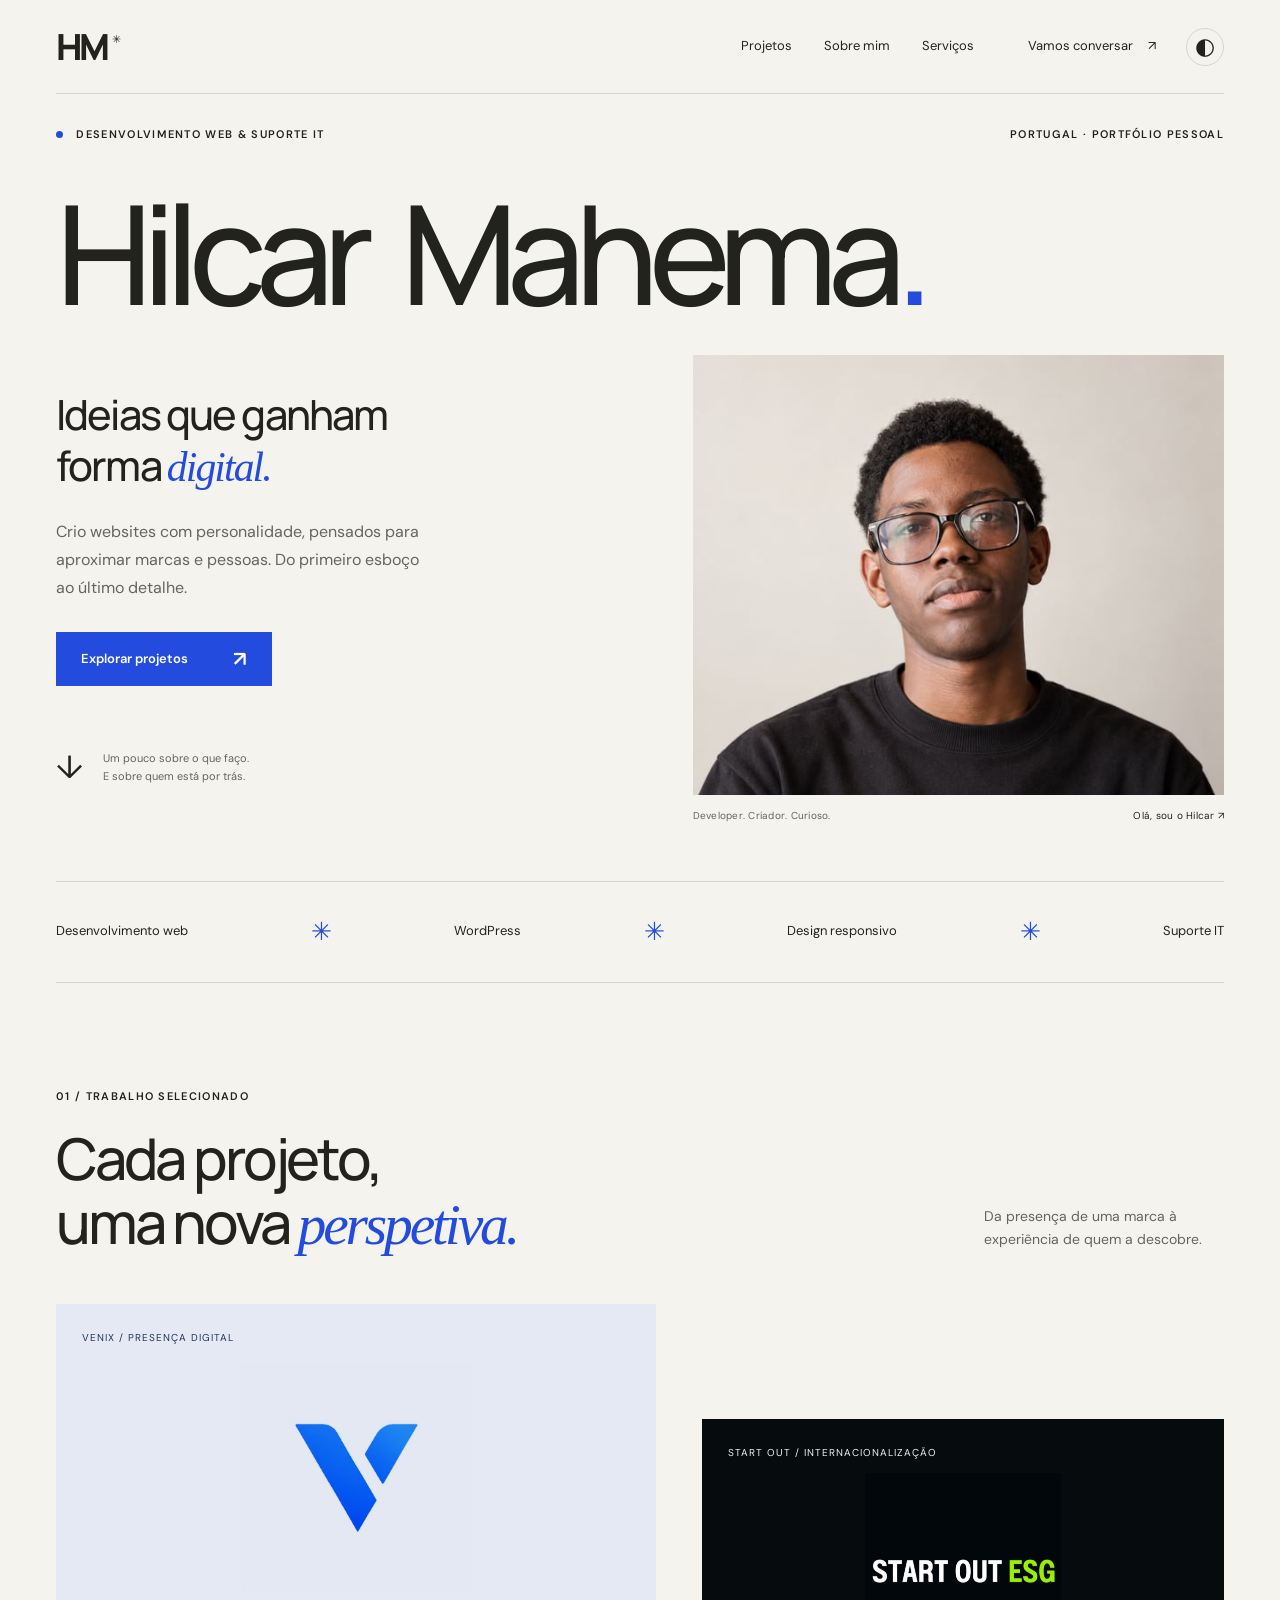
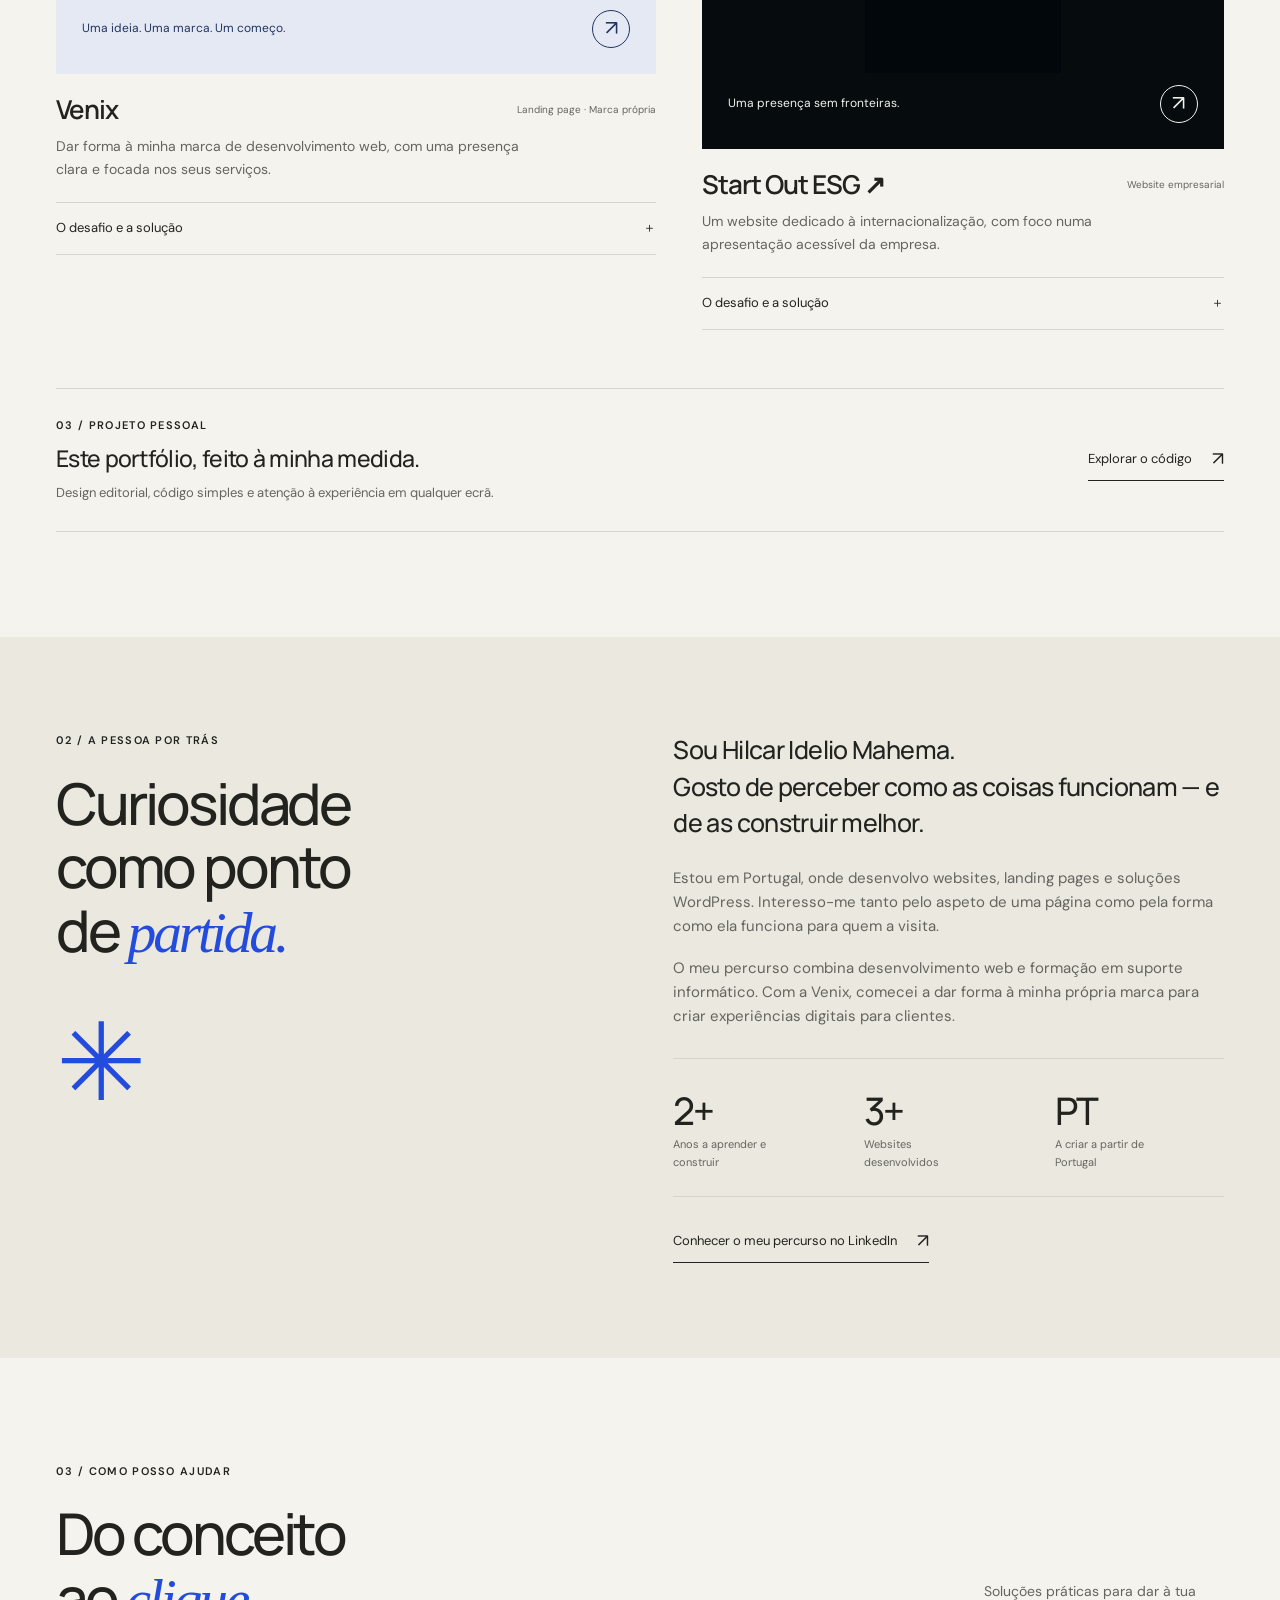
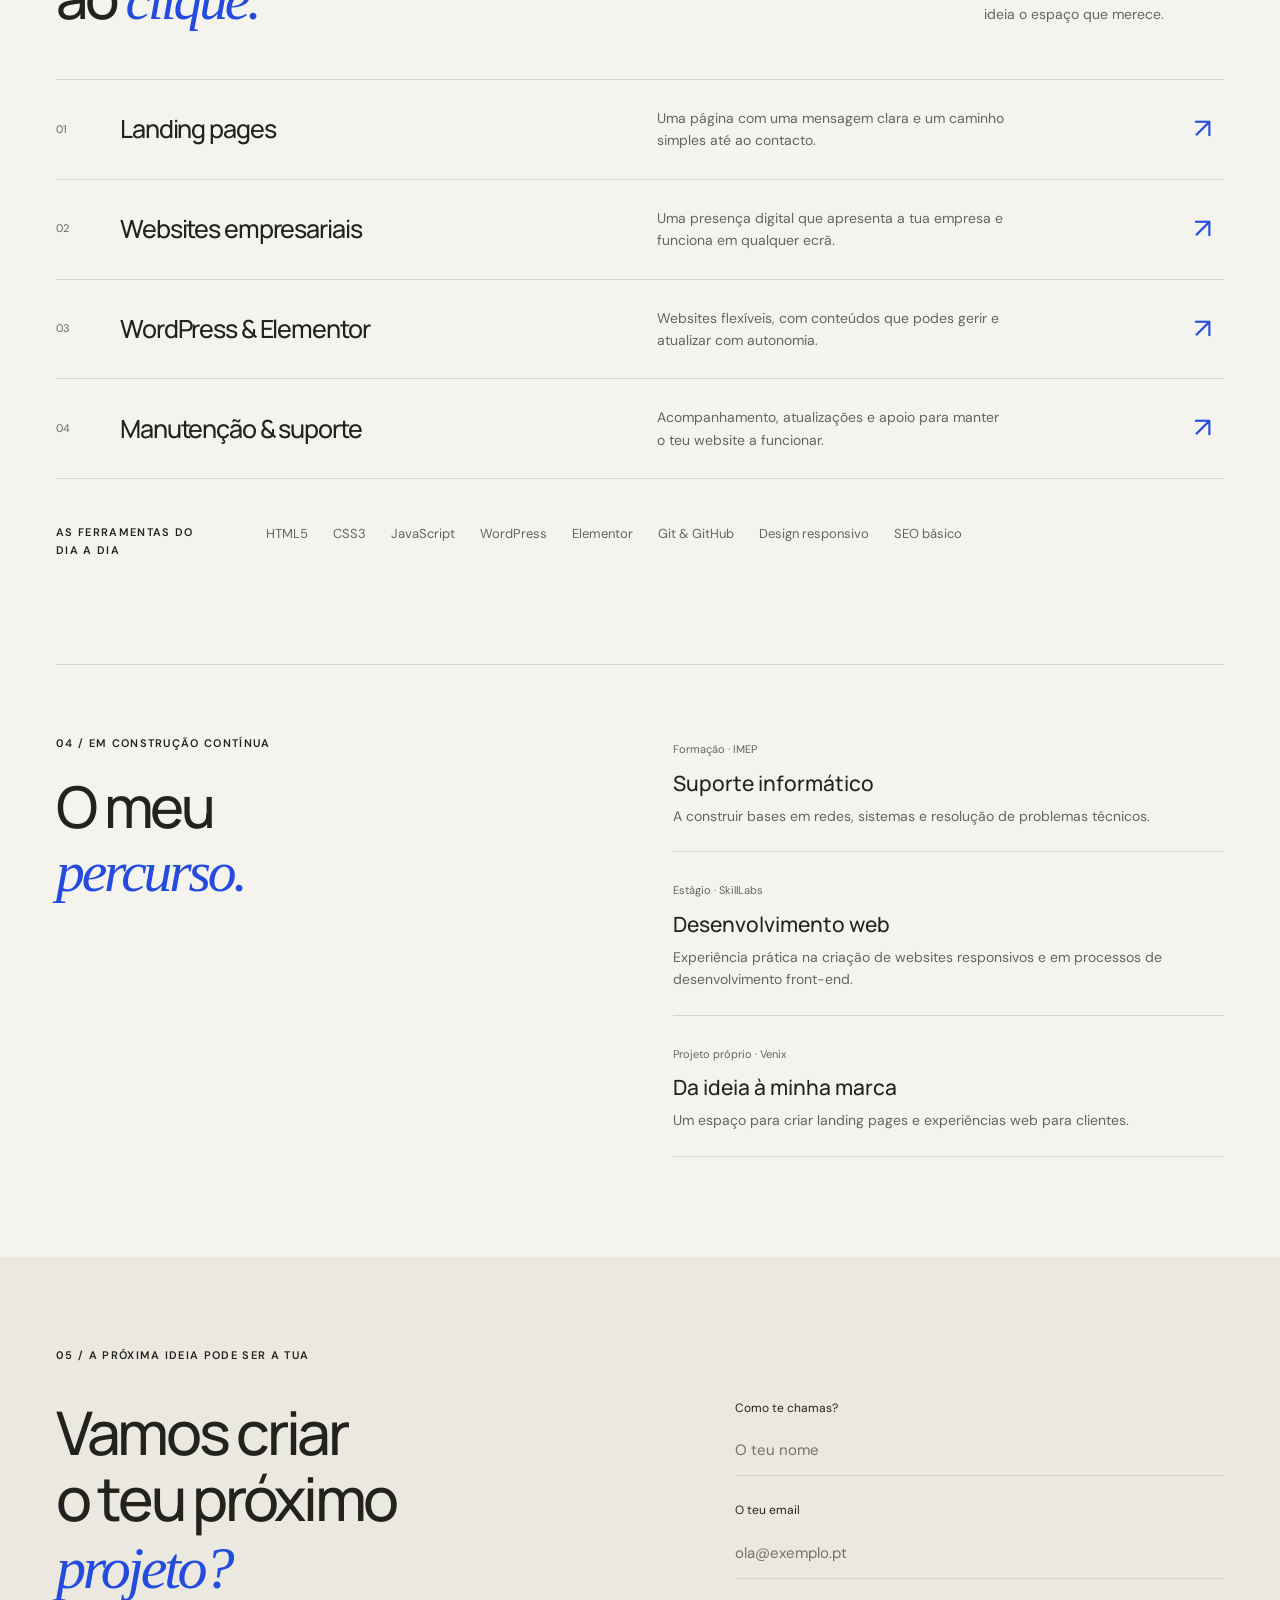
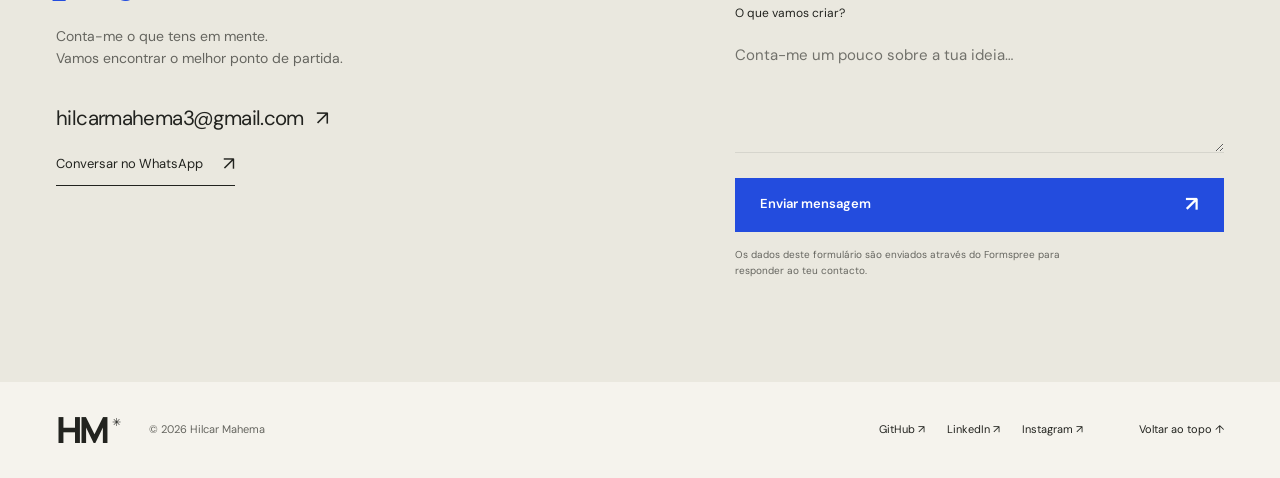
==== commit 01b1d2c8: "Update branding in header and footer to use uppercase initials" ====
--- a/index.html
+++ b/index.html
@@ -22,7 +22,7 @@
   <a class="skip-link" href="#main">Saltar para o conteúdo</a>
   <header class="header" id="top">
     <div class="container header-inner">
-      <a class="wordmark" href="#top" aria-label="Hilcar Mahema — início">hm<span aria-hidden="true">✳</span></a>
+      <a class="wordmark" href="#top" aria-label="Hilcar Mahema — início">HM<span aria-hidden="true">✳</span></a>
       <nav class="nav" id="primary-nav" aria-label="Navegação principal">
         <a href="#projects">Projetos</a><a href="#about">Sobre mim</a><a href="#services">Serviços</a><a class="nav-contact" href="#contact">Vamos conversar <span aria-hidden="true">↗</span></a>
       </nav>
@@ -104,6 +104,6 @@
       <form id="contact-form" action="https://formspree.io/f/xaqggzpv" method="POST"><div class="field"><label for="name">Como te chamas?</label><input id="name" name="name" autocomplete="name" placeholder="O teu nome" required maxlength="120"></div><div class="field"><label for="email">O teu email</label><input id="email" name="email" type="email" autocomplete="email" placeholder="ola@exemplo.pt" required maxlength="254"></div><div class="field"><label for="message">O que vamos criar?</label><textarea id="message" name="message" rows="4" placeholder="Conta-me um pouco sobre a tua ideia…" required maxlength="5000"></textarea></div><button class="button" type="submit"><span id="submit-label">Enviar mensagem</span><span aria-hidden="true">↗</span></button><p class="form-note">Os dados deste formulário são enviados através do Formspree para responder ao teu contacto.</p><p id="form-status" role="status" aria-live="polite" aria-atomic="true"></p></form>
     </div></div></section>
   </main>
-  <footer class="container footer"><a class="wordmark" href="#top" aria-label="Voltar ao início">hm<span aria-hidden="true">✳</span></a><p>© <span id="year">2026</span> Hilcar Mahema</p><div class="socials"><a href="https://github.com/hilcar404" target="_blank" rel="noopener noreferrer">GitHub ↗</a><a href="https://www.linkedin.com/in/hilcar-mahema-1b72a9420" target="_blank" rel="noopener noreferrer">LinkedIn ↗</a><a href="https://www.instagram.com/hilcar.mahema/" target="_blank" rel="noopener noreferrer">Instagram ↗</a></div><a href="#top" class="back-top">Voltar ao topo ↑</a></footer>
+  <footer class="container footer"><a class="wordmark" href="#top" aria-label="Voltar ao início">HM<span aria-hidden="true">✳</span></a><p>© <span id="year">2026</span> Hilcar Mahema</p><div class="socials"><a href="https://github.com/hilcar404" target="_blank" rel="noopener noreferrer">GitHub ↗</a><a href="https://www.linkedin.com/in/hilcar-mahema-1b72a9420" target="_blank" rel="noopener noreferrer">LinkedIn ↗</a><a href="https://www.instagram.com/hilcar.mahema/" target="_blank" rel="noopener noreferrer">Instagram ↗</a></div><a href="#top" class="back-top">Voltar ao topo ↑</a></footer>
 </body>
 </html>
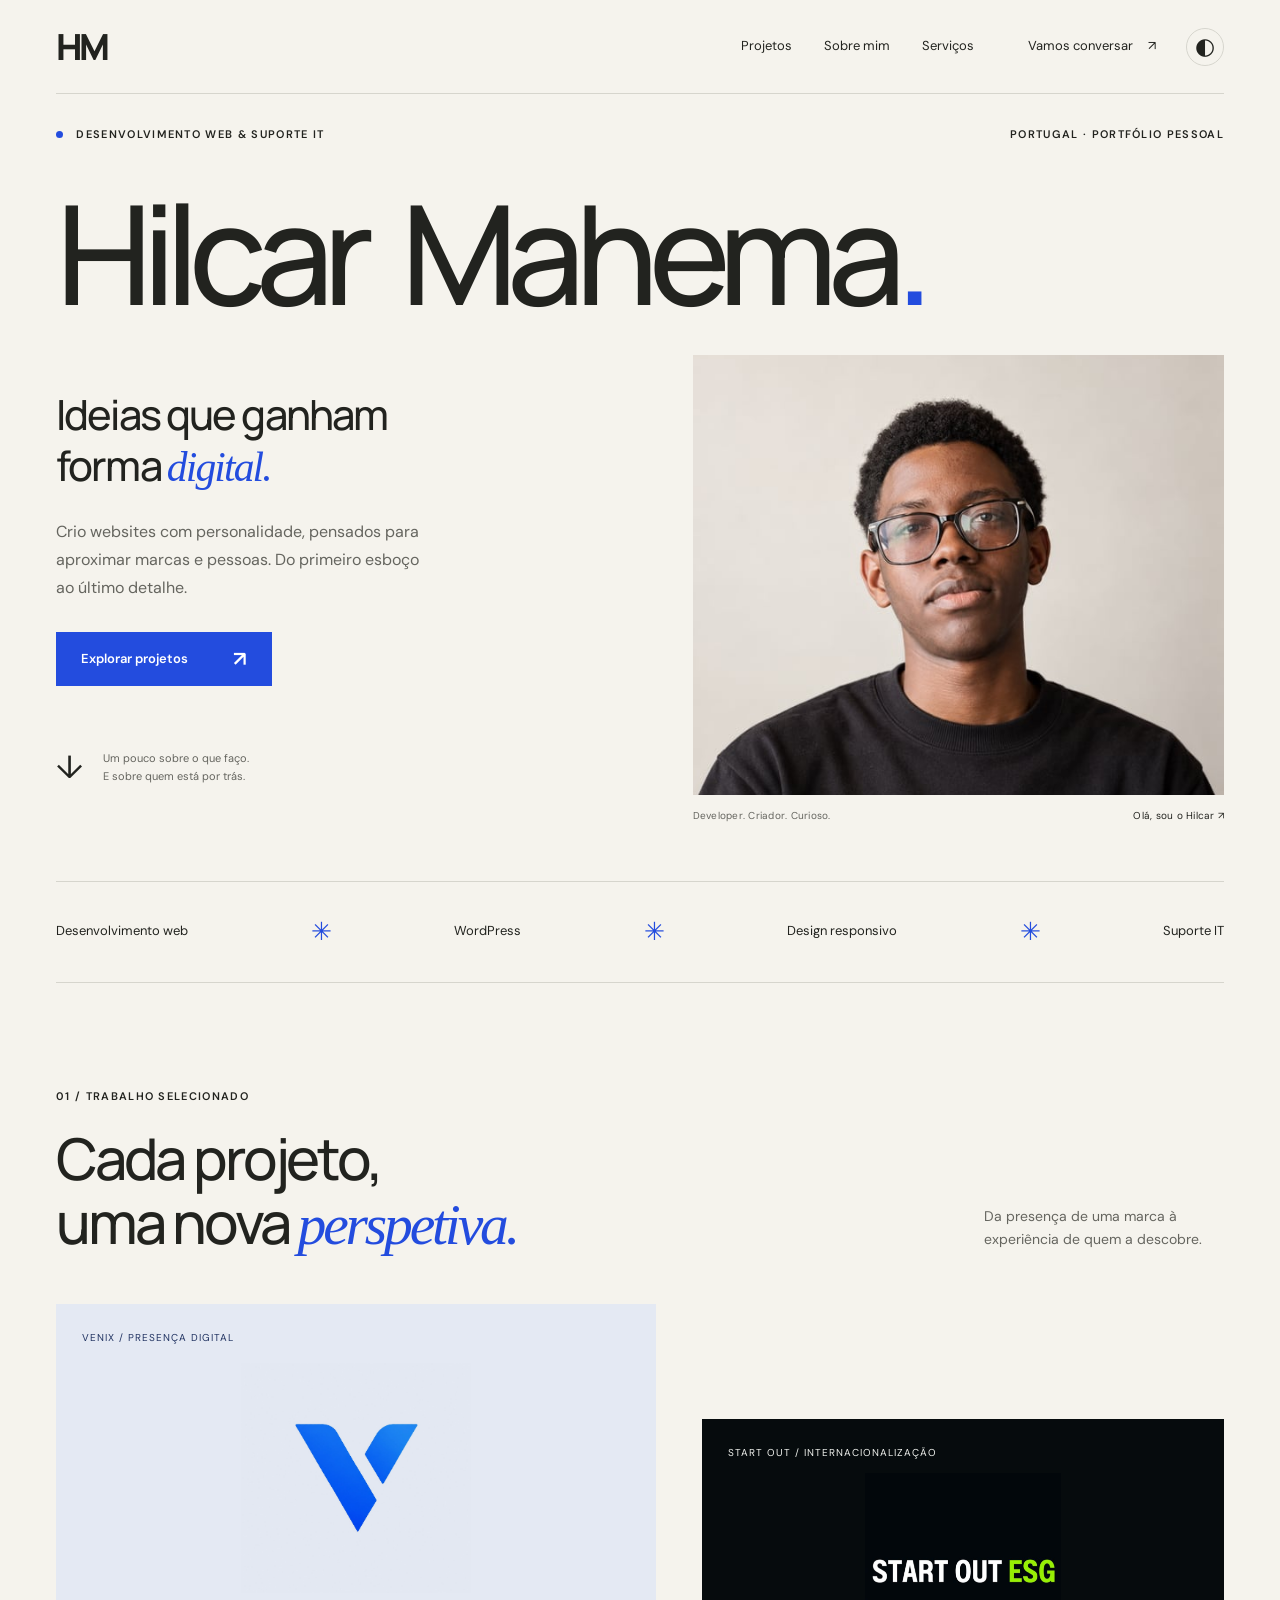
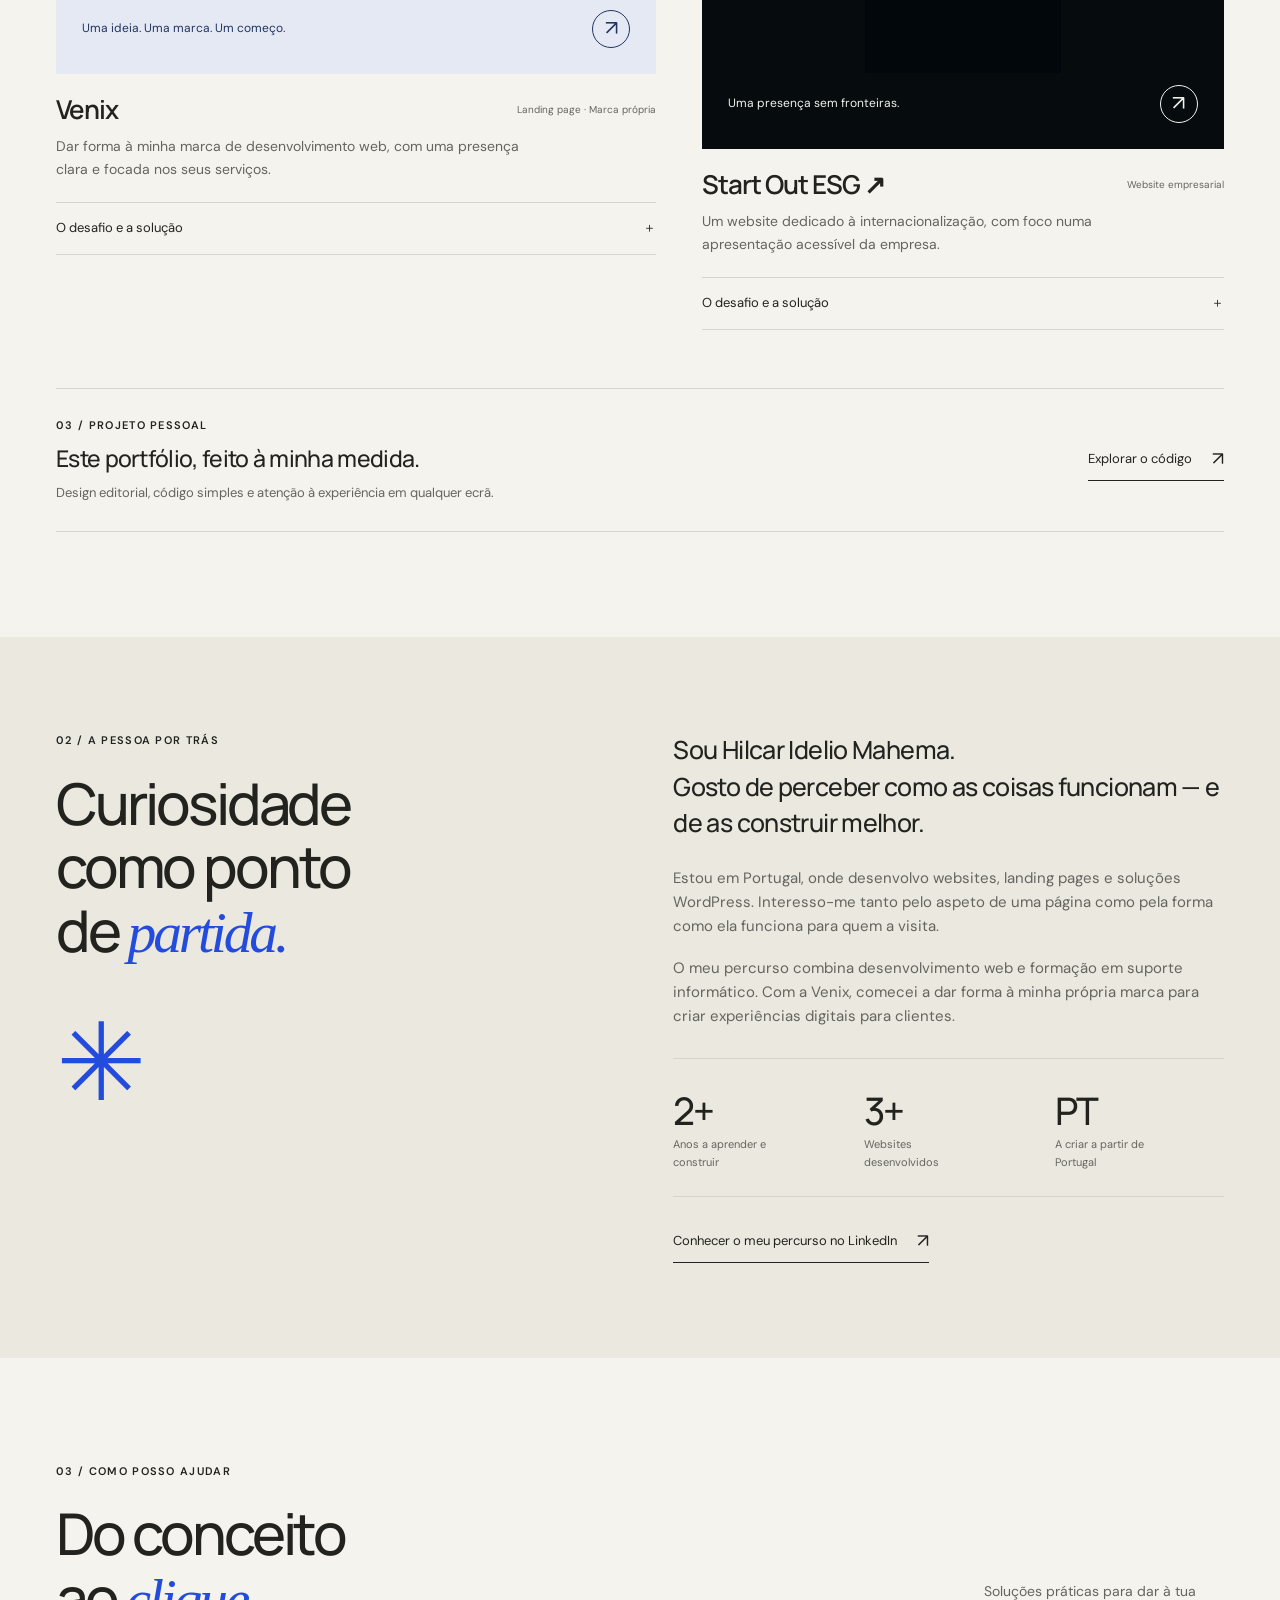
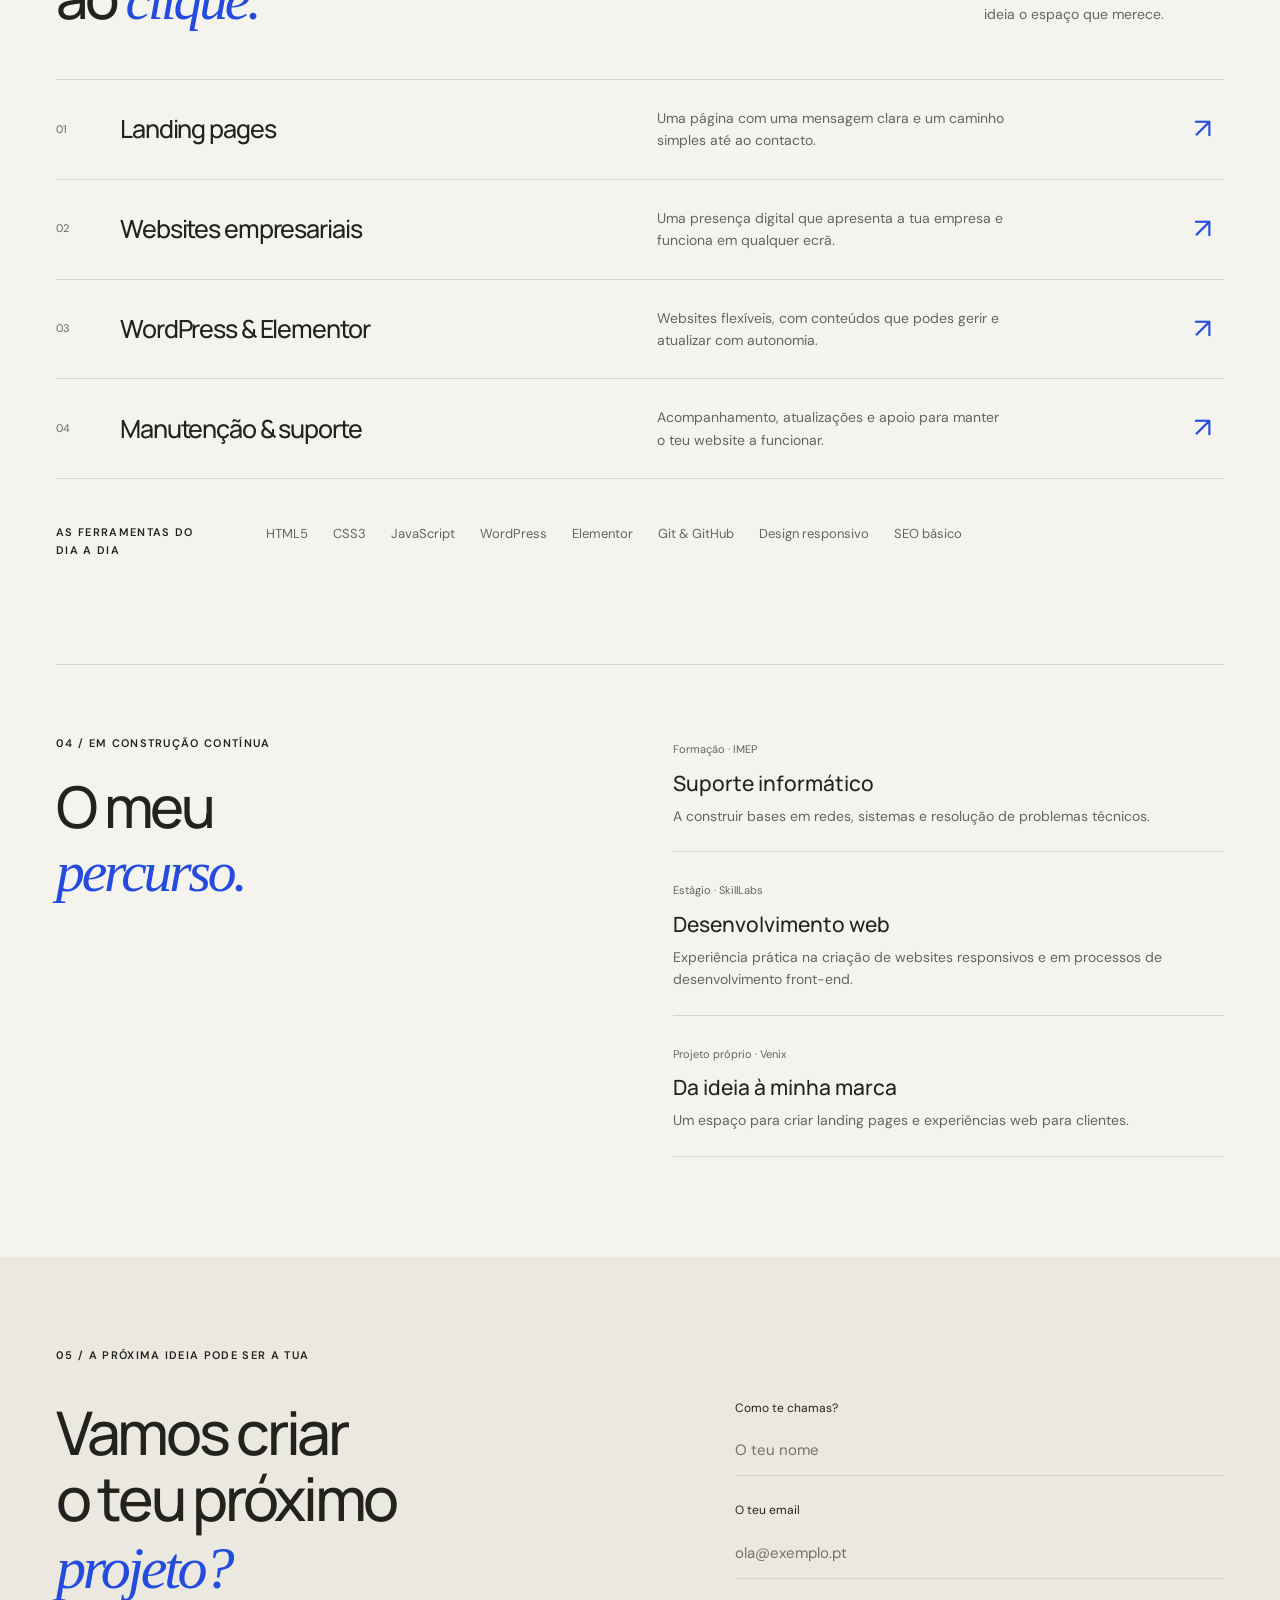
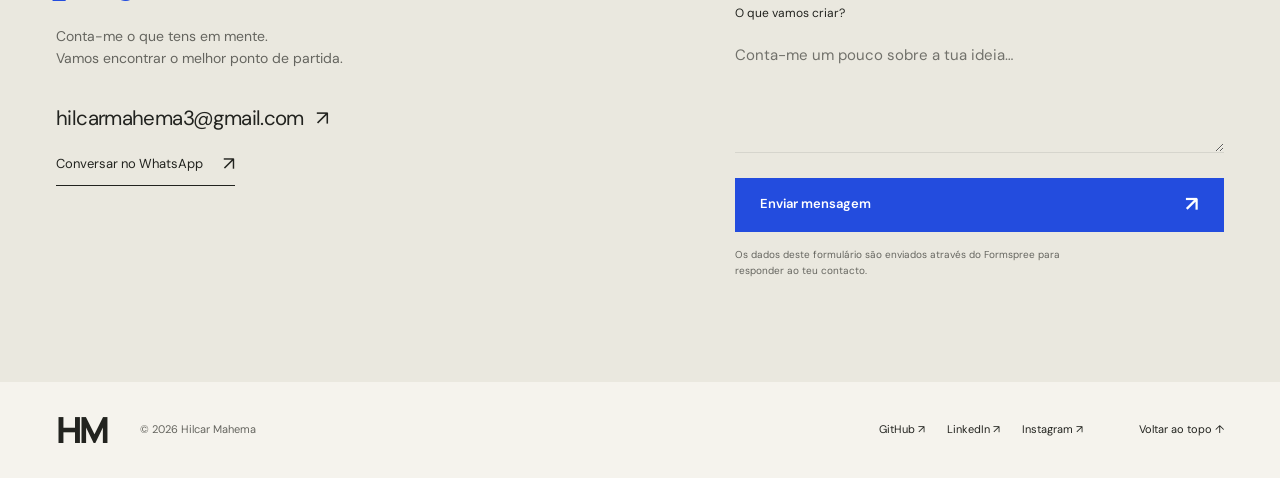
==== commit 45c2e754: "removi o asterix" ====
--- a/index.html
+++ b/index.html
@@ -22,7 +22,7 @@
   <a class="skip-link" href="#main">Saltar para o conteúdo</a>
   <header class="header" id="top">
     <div class="container header-inner">
-      <a class="wordmark" href="#top" aria-label="Hilcar Mahema — início">HM<span aria-hidden="true">✳</span></a>
+      <a class="wordmark" href="#top" aria-label="Hilcar Mahema — início">HM<span aria-hidden="true"></span></a>
       <nav class="nav" id="primary-nav" aria-label="Navegação principal">
         <a href="#projects">Projetos</a><a href="#about">Sobre mim</a><a href="#services">Serviços</a><a class="nav-contact" href="#contact">Vamos conversar <span aria-hidden="true">↗</span></a>
       </nav>
@@ -104,6 +104,6 @@
       <form id="contact-form" action="https://formspree.io/f/xaqggzpv" method="POST"><div class="field"><label for="name">Como te chamas?</label><input id="name" name="name" autocomplete="name" placeholder="O teu nome" required maxlength="120"></div><div class="field"><label for="email">O teu email</label><input id="email" name="email" type="email" autocomplete="email" placeholder="ola@exemplo.pt" required maxlength="254"></div><div class="field"><label for="message">O que vamos criar?</label><textarea id="message" name="message" rows="4" placeholder="Conta-me um pouco sobre a tua ideia…" required maxlength="5000"></textarea></div><button class="button" type="submit"><span id="submit-label">Enviar mensagem</span><span aria-hidden="true">↗</span></button><p class="form-note">Os dados deste formulário são enviados através do Formspree para responder ao teu contacto.</p><p id="form-status" role="status" aria-live="polite" aria-atomic="true"></p></form>
     </div></div></section>
   </main>
-  <footer class="container footer"><a class="wordmark" href="#top" aria-label="Voltar ao início">HM<span aria-hidden="true">✳</span></a><p>© <span id="year">2026</span> Hilcar Mahema</p><div class="socials"><a href="https://github.com/hilcar404" target="_blank" rel="noopener noreferrer">GitHub ↗</a><a href="https://www.linkedin.com/in/hilcar-mahema-1b72a9420" target="_blank" rel="noopener noreferrer">LinkedIn ↗</a><a href="https://www.instagram.com/hilcar.mahema/" target="_blank" rel="noopener noreferrer">Instagram ↗</a></div><a href="#top" class="back-top">Voltar ao topo ↑</a></footer>
+  <footer class="container footer"><a class="wordmark" href="#top" aria-label="Voltar ao início">HM<span aria-hidden="true"></span></a><p>© <span id="year">2026</span> Hilcar Mahema</p><div class="socials"><a href="https://github.com/hilcar404" target="_blank" rel="noopener noreferrer">GitHub ↗</a><a href="https://www.linkedin.com/in/hilcar-mahema-1b72a9420" target="_blank" rel="noopener noreferrer">LinkedIn ↗</a><a href="https://www.instagram.com/hilcar.mahema/" target="_blank" rel="noopener noreferrer">Instagram ↗</a></div><a href="#top" class="back-top">Voltar ao topo ↑</a></footer>
 </body>
 </html>
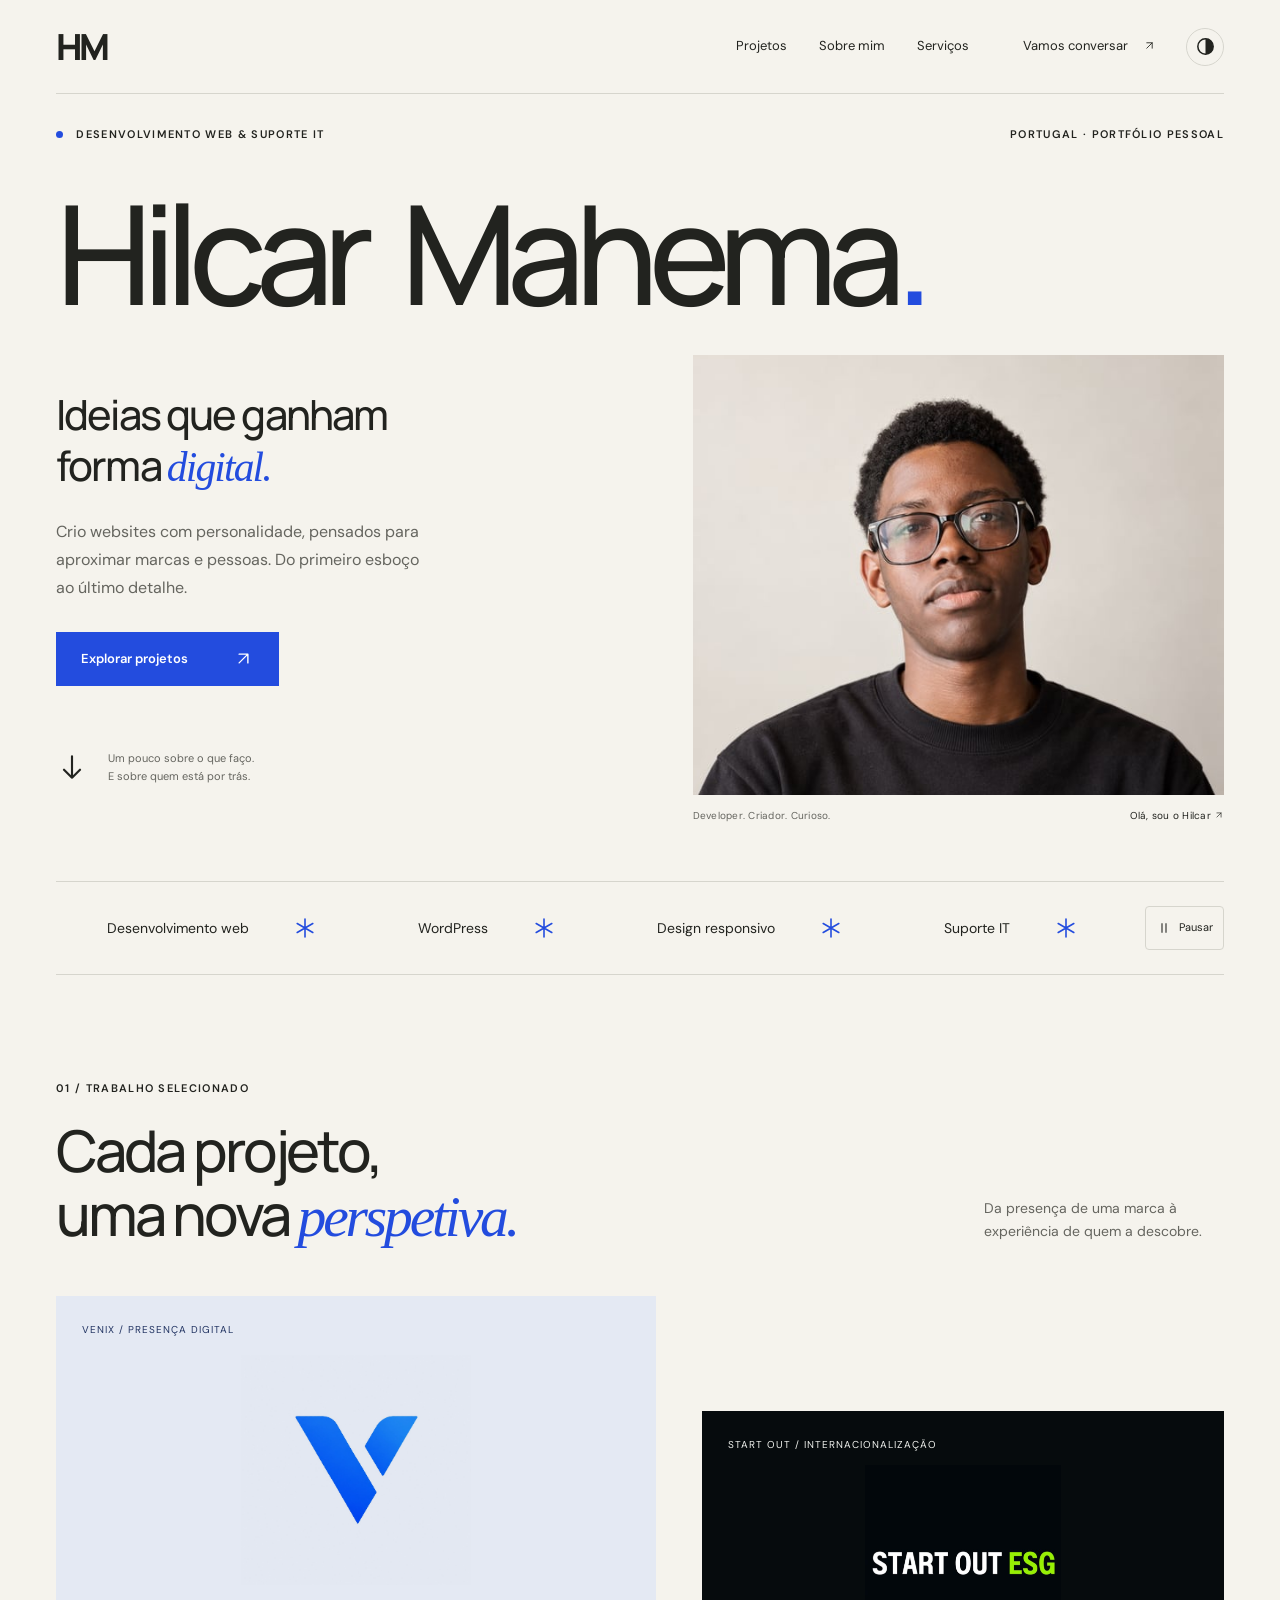
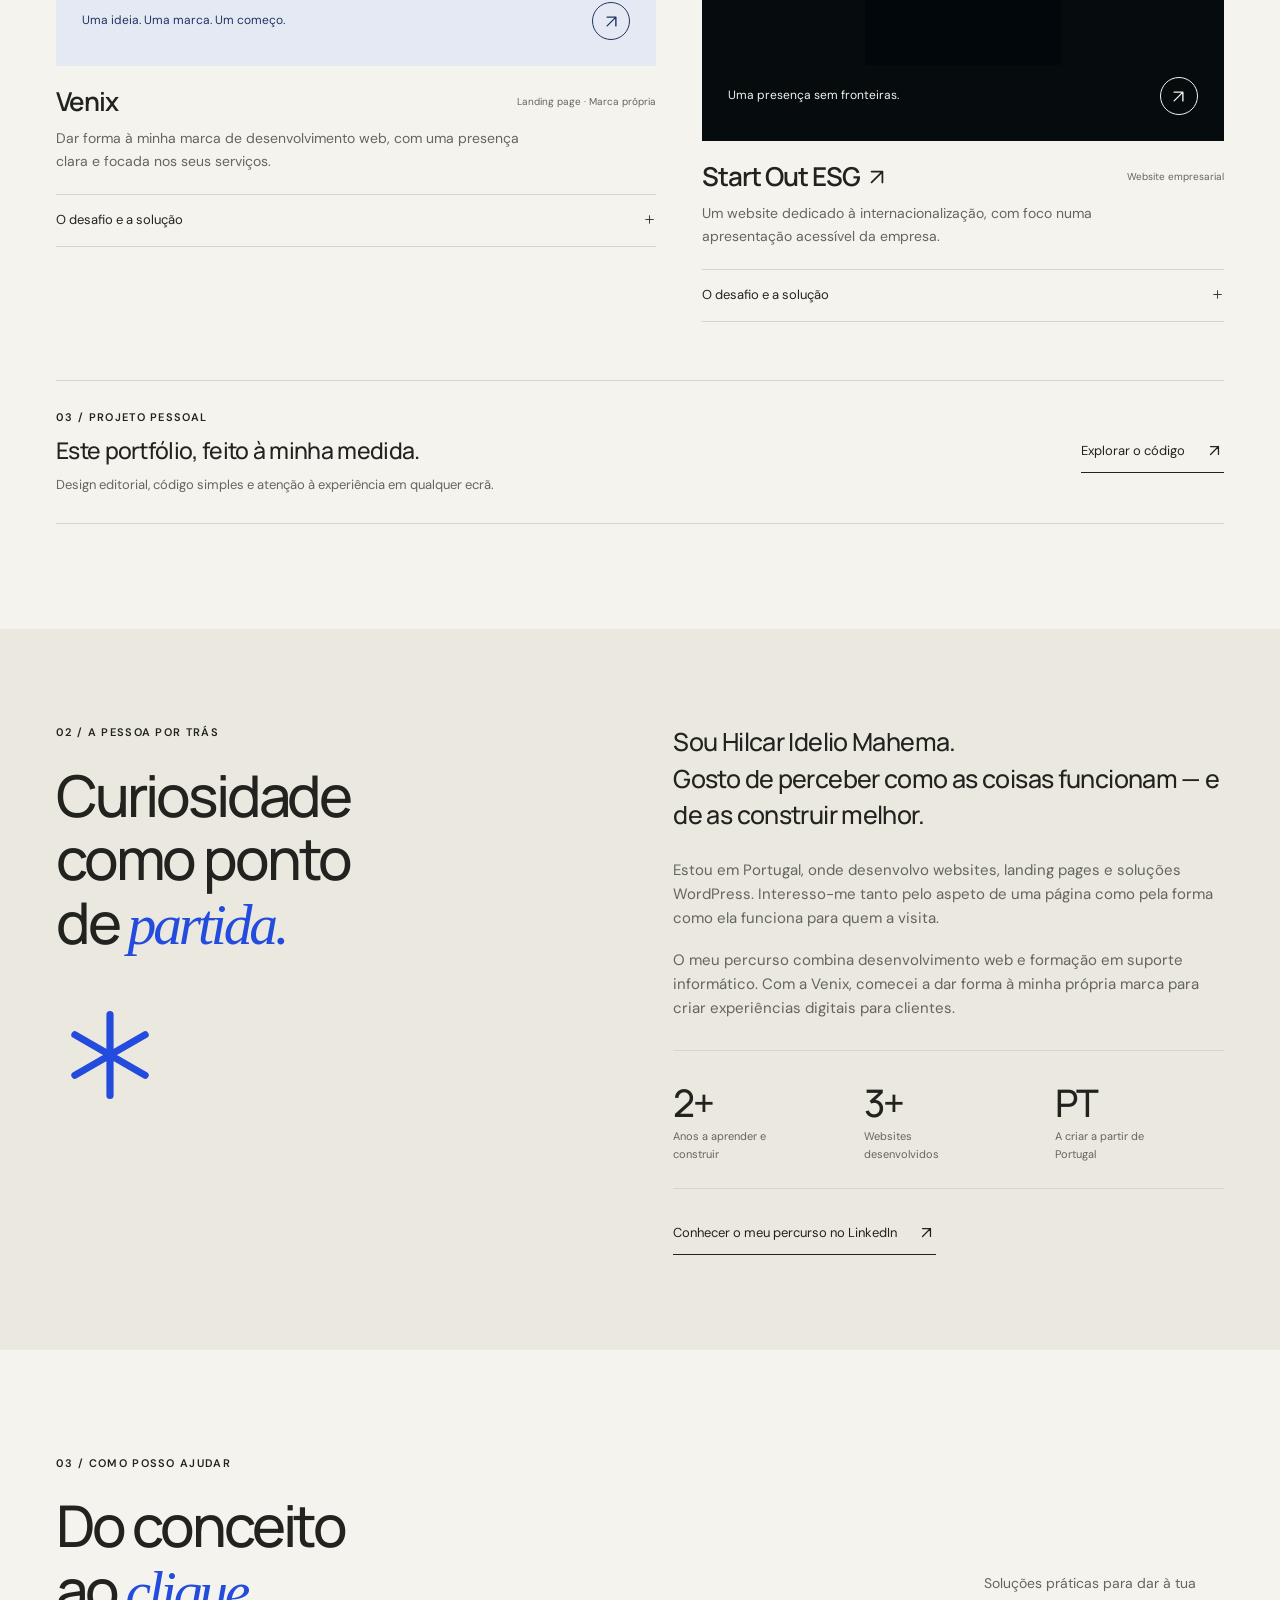
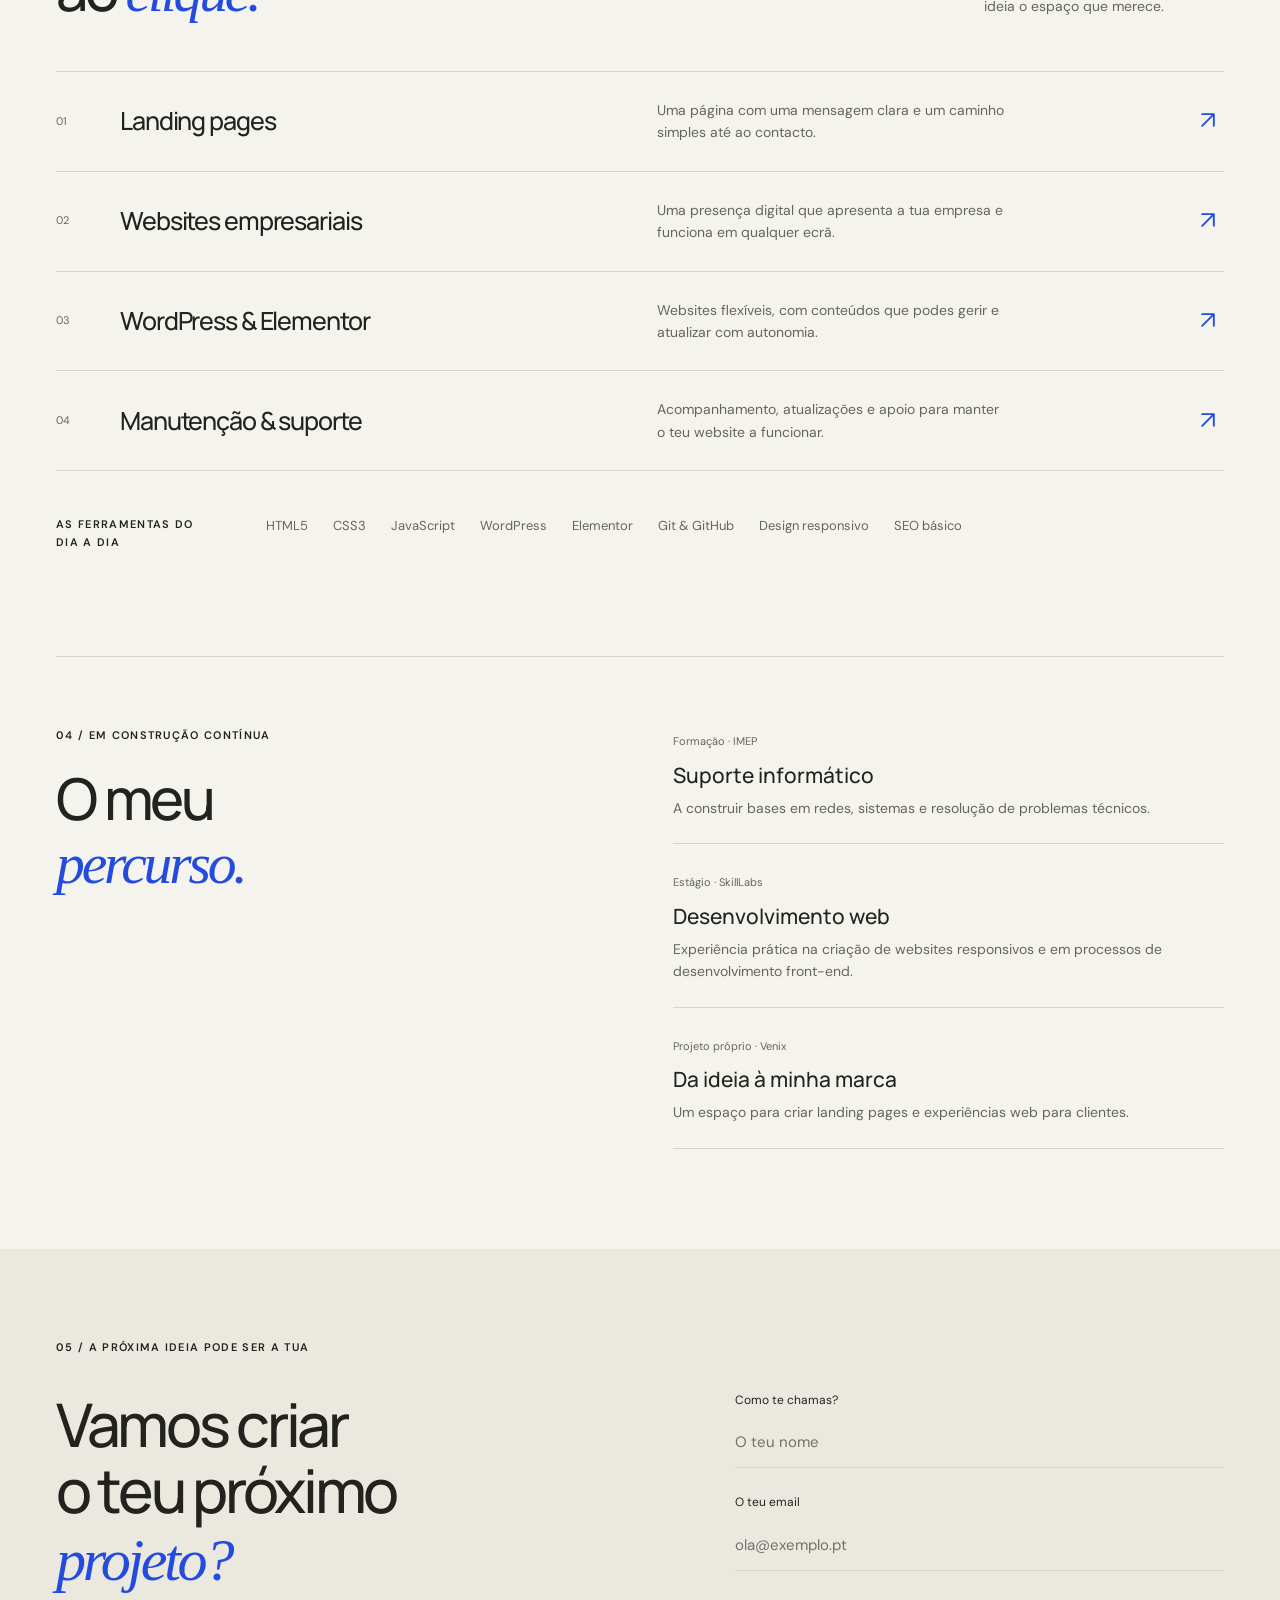
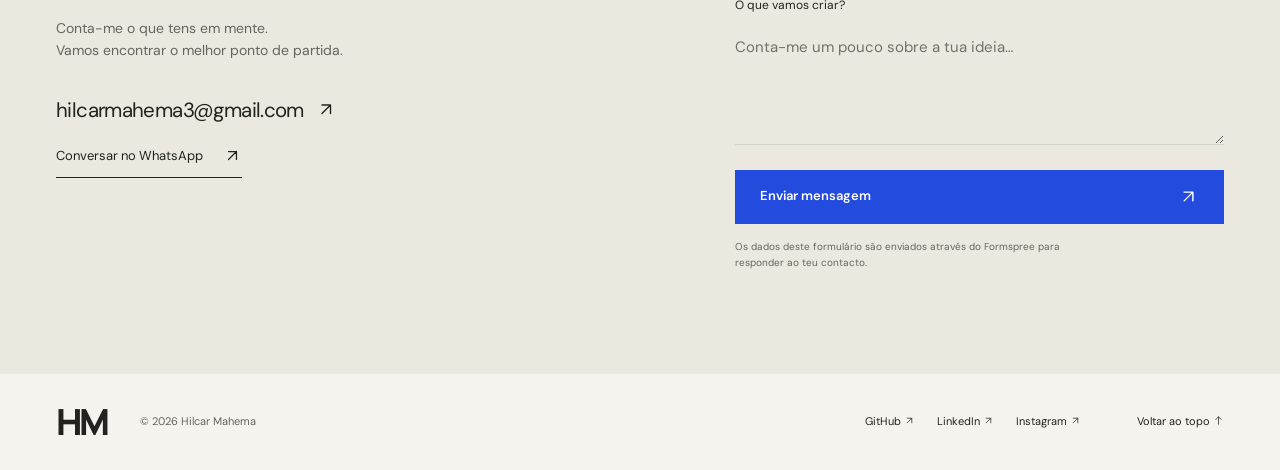
==== commit 4d0bf4d4: "Use SVG icons and add continuous services marquee" ====
--- a/index.html
+++ b/index.html
@@ -24,11 +24,11 @@
     <div class="container header-inner">
       <a class="wordmark" href="#top" aria-label="Hilcar Mahema — início">HM<span aria-hidden="true"></span></a>
       <nav class="nav" id="primary-nav" aria-label="Navegação principal">
-        <a href="#projects">Projetos</a><a href="#about">Sobre mim</a><a href="#services">Serviços</a><a class="nav-contact" href="#contact">Vamos conversar <span aria-hidden="true">↗</span></a>
+        <a href="#projects">Projetos</a><a href="#about">Sobre mim</a><a href="#services">Serviços</a><a class="nav-contact" href="#contact">Vamos conversar <span aria-hidden="true"><svg class="icon icon--arrow-up-right" viewBox="0 0 24 24" fill="none" stroke="currentColor" stroke-width="1.6" stroke-linecap="round" stroke-linejoin="round" aria-hidden="true" focusable="false"><path d="M7 17 17 7M7 7h10v10"/></svg></span></a>
       </nav>
       <div class="header-actions">
-        <button id="theme-toggle" class="icon-button" aria-label="Ativar tema escuro" aria-pressed="false" type="button"><span aria-hidden="true">◐</span></button>
-        <button id="nav-toggle" class="menu-toggle" aria-label="Abrir menu" aria-controls="primary-nav" aria-expanded="false" type="button">Menu <span aria-hidden="true">＋</span></button>
+        <button id="theme-toggle" class="icon-button" aria-label="Ativar tema escuro" aria-pressed="false" type="button"><span aria-hidden="true"><svg class="icon icon--theme" viewBox="0 0 24 24" fill="none" stroke="currentColor" stroke-width="1.6" stroke-linecap="round" stroke-linejoin="round" aria-hidden="true" focusable="false"><circle cx="12" cy="12" r="8"/><path d="M12 4a8 8 0 0 1 0 16Z" fill="currentColor" stroke="none"/></svg></span></button>
+        <button id="nav-toggle" class="menu-toggle" aria-label="Abrir menu" aria-controls="primary-nav" aria-expanded="false" type="button">Menu <span aria-hidden="true"><svg class="icon icon--plus" viewBox="0 0 24 24" fill="none" stroke="currentColor" stroke-width="1.6" stroke-linecap="round" stroke-linejoin="round" aria-hidden="true" focusable="false"><path d="M12 5v14M5 12h14"/></svg></span></button>
       </div>
     </div>
   </header>
@@ -40,15 +40,18 @@
         <div class="hero-copy">
           <p class="hero-statement">Ideias que ganham<br>forma <em>digital.</em></p>
           <p class="body-copy">Crio websites com personalidade, pensados para aproximar marcas e pessoas. Do primeiro esboço ao último detalhe.</p>
-          <a class="button" href="#projects">Explorar projetos <span aria-hidden="true">↗</span></a>
-          <div class="hero-note"><span aria-hidden="true">↓</span><p>Um pouco sobre o que faço.<br>E sobre quem está por trás.</p></div>
+          <a class="button" href="#projects">Explorar projetos <span aria-hidden="true"><svg class="icon icon--arrow-up-right" viewBox="0 0 24 24" fill="none" stroke="currentColor" stroke-width="1.6" stroke-linecap="round" stroke-linejoin="round" aria-hidden="true" focusable="false"><path d="M7 17 17 7M7 7h10v10"/></svg></span></a>
+          <div class="hero-note"><span aria-hidden="true"><svg class="icon icon--arrow-down" viewBox="0 0 24 24" fill="none" stroke="currentColor" stroke-width="1.6" stroke-linecap="round" stroke-linejoin="round" aria-hidden="true" focusable="false"><path d="M12 4v16m-6-6 6 6 6-6"/></svg></span><p>Um pouco sobre o que faço.<br>E sobre quem está por trás.</p></div>
         </div>
         <figure class="portrait">
           <img src="images/hilcar-portrait.jpg" srcset="images/hilcar-portrait-small.jpg 600w, images/hilcar-portrait.jpg 1122w" sizes="(max-width: 700px) 90vw, 46vw" width="1122" height="1402" alt="Retrato de Hilcar Mahema, com óculos e camisola preta, num fundo neutro" fetchpriority="high">
-          <figcaption><span>Developer. Criador. Curioso.</span><span>Olá, sou o Hilcar <span aria-hidden="true">↗</span></span></figcaption>
+          <figcaption><span>Developer. Criador. Curioso.</span><span>Olá, sou o Hilcar <span aria-hidden="true"><svg class="icon icon--arrow-up-right" viewBox="0 0 24 24" fill="none" stroke="currentColor" stroke-width="1.6" stroke-linecap="round" stroke-linejoin="round" aria-hidden="true" focusable="false"><path d="M7 17 17 7M7 7h10v10"/></svg></span></span></figcaption>
         </figure>
       </div>
-      <div class="expertise-strip" aria-label="Áreas de trabalho"><span>Desenvolvimento web</span><span aria-hidden="true">✳</span><span>WordPress</span><span aria-hidden="true">✳</span><span>Design responsivo</span><span aria-hidden="true">✳</span><span>Suporte IT</span></div>
+      <div class="expertise-strip" role="region" aria-label="Áreas de trabalho">
+        <div class="expertise-window"><div class="expertise-track" id="expertise-track"><ul class="expertise-group"><li>Desenvolvimento web<svg class="icon icon--asterisk" viewBox="0 0 24 24" fill="none" stroke="currentColor" stroke-width="1.6" stroke-linecap="round" stroke-linejoin="round" aria-hidden="true" focusable="false"><path d="M12 3v18M4.2 7.5l15.6 9M4.2 16.5l15.6-9"/></svg></li><li>WordPress<svg class="icon icon--asterisk" viewBox="0 0 24 24" fill="none" stroke="currentColor" stroke-width="1.6" stroke-linecap="round" stroke-linejoin="round" aria-hidden="true" focusable="false"><path d="M12 3v18M4.2 7.5l15.6 9M4.2 16.5l15.6-9"/></svg></li><li>Design responsivo<svg class="icon icon--asterisk" viewBox="0 0 24 24" fill="none" stroke="currentColor" stroke-width="1.6" stroke-linecap="round" stroke-linejoin="round" aria-hidden="true" focusable="false"><path d="M12 3v18M4.2 7.5l15.6 9M4.2 16.5l15.6-9"/></svg></li><li>Suporte IT<svg class="icon icon--asterisk" viewBox="0 0 24 24" fill="none" stroke="currentColor" stroke-width="1.6" stroke-linecap="round" stroke-linejoin="round" aria-hidden="true" focusable="false"><path d="M12 3v18M4.2 7.5l15.6 9M4.2 16.5l15.6-9"/></svg></li></ul><ul class="expertise-group" aria-hidden="true"><li>Desenvolvimento web<svg class="icon icon--asterisk" viewBox="0 0 24 24" fill="none" stroke="currentColor" stroke-width="1.6" stroke-linecap="round" stroke-linejoin="round" aria-hidden="true" focusable="false"><path d="M12 3v18M4.2 7.5l15.6 9M4.2 16.5l15.6-9"/></svg></li><li>WordPress<svg class="icon icon--asterisk" viewBox="0 0 24 24" fill="none" stroke="currentColor" stroke-width="1.6" stroke-linecap="round" stroke-linejoin="round" aria-hidden="true" focusable="false"><path d="M12 3v18M4.2 7.5l15.6 9M4.2 16.5l15.6-9"/></svg></li><li>Design responsivo<svg class="icon icon--asterisk" viewBox="0 0 24 24" fill="none" stroke="currentColor" stroke-width="1.6" stroke-linecap="round" stroke-linejoin="round" aria-hidden="true" focusable="false"><path d="M12 3v18M4.2 7.5l15.6 9M4.2 16.5l15.6-9"/></svg></li><li>Suporte IT<svg class="icon icon--asterisk" viewBox="0 0 24 24" fill="none" stroke="currentColor" stroke-width="1.6" stroke-linecap="round" stroke-linejoin="round" aria-hidden="true" focusable="false"><path d="M12 3v18M4.2 7.5l15.6 9M4.2 16.5l15.6-9"/></svg></li></ul></div></div>
+        <button class="marquee-toggle" type="button" aria-controls="expertise-track" aria-pressed="false"><svg class="icon" viewBox="0 0 24 24" fill="none" stroke="currentColor" stroke-width="1.6" aria-hidden="true" focusable="false"><path d="M9 5v14M15 5v14"/></svg><span>Pausar</span></button>
+      </div>
     </section>
 
     <section class="section container" id="projects" aria-labelledby="projects-title">
@@ -58,31 +61,31 @@
           <a class="project-art venix-art" href="venix.html" aria-label="Conhecer o projeto Venix">
             <span class="art-label">Venix / Presença digital</span>
             <img src="images/venix.jpeg" alt="Símbolo azul da Venix" width="1254" height="1254" loading="lazy">
-            <span class="art-bottom">Uma ideia. Uma marca. Um começo.<span class="round-arrow" aria-hidden="true">↗</span></span>
+            <span class="art-bottom">Uma ideia. Uma marca. Um começo.<span class="round-arrow" aria-hidden="true"><svg class="icon icon--arrow-up-right" viewBox="0 0 24 24" fill="none" stroke="currentColor" stroke-width="1.6" stroke-linecap="round" stroke-linejoin="round" aria-hidden="true" focusable="false"><path d="M7 17 17 7M7 7h10v10"/></svg></span></span>
           </a>
           <div class="project-heading"><h3><a href="venix.html">Venix</a></h3><span class="project-type">Landing page · Marca própria</span></div>
           <p>Dar forma à minha marca de desenvolvimento web, com uma presença clara e focada nos seus serviços.</p>
-          <details class="project-details"><summary>O desafio e a solução <span aria-hidden="true">＋</span></summary><dl><dt>Desafio</dt><dd>Apresentar uma nova marca e os seus serviços no digital.</dd><dt>O que fiz</dt><dd>Design e desenvolvimento de uma landing page responsiva, com apresentação da marca e caminhos de contacto.</dd><dt>Tecnologias</dt><dd>HTML · CSS · JavaScript</dd></dl></details>
+          <details class="project-details"><summary>O desafio e a solução <span aria-hidden="true"><svg class="icon icon--plus" viewBox="0 0 24 24" fill="none" stroke="currentColor" stroke-width="1.6" stroke-linecap="round" stroke-linejoin="round" aria-hidden="true" focusable="false"><path d="M12 5v14M5 12h14"/></svg></span></summary><dl><dt>Desafio</dt><dd>Apresentar uma nova marca e os seus serviços no digital.</dd><dt>O que fiz</dt><dd>Design e desenvolvimento de uma landing page responsiva, com apresentação da marca e caminhos de contacto.</dd><dt>Tecnologias</dt><dd>HTML · CSS · JavaScript</dd></dl></details>
         </article>
         <article class="project project-offset">
           <a class="project-art startout-art" href="https://startoutglobal.com/" target="_blank" rel="noopener noreferrer" aria-label="Visitar o site Start Out Global (novo separador)">
             <span class="art-label">Start Out / Internacionalização</span>
             <img src="images/startoutesg.png" alt="Identidade Start Out ESG" width="777" height="792" loading="lazy">
-            <span class="art-bottom">Uma presença sem fronteiras.<span class="round-arrow" aria-hidden="true">↗</span></span>
+            <span class="art-bottom">Uma presença sem fronteiras.<span class="round-arrow" aria-hidden="true"><svg class="icon icon--arrow-up-right" viewBox="0 0 24 24" fill="none" stroke="currentColor" stroke-width="1.6" stroke-linecap="round" stroke-linejoin="round" aria-hidden="true" focusable="false"><path d="M7 17 17 7M7 7h10v10"/></svg></span></span>
           </a>
-          <div class="project-heading"><h3><a href="https://startoutglobal.com/" target="_blank" rel="noopener noreferrer">Start Out ESG <span aria-hidden="true">↗</span></a></h3><span class="project-type">Website empresarial</span></div>
+          <div class="project-heading"><h3><a href="https://startoutglobal.com/" target="_blank" rel="noopener noreferrer">Start Out ESG <span aria-hidden="true"><svg class="icon icon--arrow-up-right" viewBox="0 0 24 24" fill="none" stroke="currentColor" stroke-width="1.6" stroke-linecap="round" stroke-linejoin="round" aria-hidden="true" focusable="false"><path d="M7 17 17 7M7 7h10v10"/></svg></span></a></h3><span class="project-type">Website empresarial</span></div>
           <p>Um website dedicado à internacionalização, com foco numa apresentação acessível da empresa.</p>
-          <details class="project-details"><summary>O desafio e a solução <span aria-hidden="true">＋</span></summary><dl><dt>Desafio</dt><dd>Apresentar uma empresa de internacionalização na web.</dd><dt>O que fiz</dt><dd>Desenvolvimento da presença web e organização dos conteúdos para diferentes tamanhos de ecrã.</dd><dt>Tecnologias</dt><dd>HTML · CSS · JavaScript</dd></dl></details>
+          <details class="project-details"><summary>O desafio e a solução <span aria-hidden="true"><svg class="icon icon--plus" viewBox="0 0 24 24" fill="none" stroke="currentColor" stroke-width="1.6" stroke-linecap="round" stroke-linejoin="round" aria-hidden="true" focusable="false"><path d="M12 5v14M5 12h14"/></svg></span></summary><dl><dt>Desafio</dt><dd>Apresentar uma empresa de internacionalização na web.</dd><dt>O que fiz</dt><dd>Desenvolvimento da presença web e organização dos conteúdos para diferentes tamanhos de ecrã.</dd><dt>Tecnologias</dt><dd>HTML · CSS · JavaScript</dd></dl></details>
         </article>
       </div>
-      <article class="portfolio-project"><div><p class="eyebrow">03 / Projeto pessoal</p><h3>Este portfólio, feito à minha medida.</h3><p>Design editorial, código simples e atenção à experiência em qualquer ecrã.</p></div><a class="text-link" href="https://github.com/pocketsfully157/personal_portifolio" target="_blank" rel="noopener noreferrer">Explorar o código <span aria-hidden="true">↗</span></a></article>
+      <article class="portfolio-project"><div><p class="eyebrow">03 / Projeto pessoal</p><h3>Este portfólio, feito à minha medida.</h3><p>Design editorial, código simples e atenção à experiência em qualquer ecrã.</p></div><a class="text-link" href="https://github.com/pocketsfully157/personal_portifolio" target="_blank" rel="noopener noreferrer">Explorar o código <span aria-hidden="true"><svg class="icon icon--arrow-up-right" viewBox="0 0 24 24" fill="none" stroke="currentColor" stroke-width="1.6" stroke-linecap="round" stroke-linejoin="round" aria-hidden="true" focusable="false"><path d="M7 17 17 7M7 7h10v10"/></svg></span></a></article>
     </section>
 
     <section class="about-section" id="about" aria-labelledby="about-title">
-      <div class="container about-grid"><div><p class="eyebrow">02 / A pessoa por trás</p><h2 id="about-title">Curiosidade<br>como ponto<br>de <em>partida.</em></h2><span class="asterisk" aria-hidden="true">✳</span></div>
+      <div class="container about-grid"><div><p class="eyebrow">02 / A pessoa por trás</p><h2 id="about-title">Curiosidade<br>como ponto<br>de <em>partida.</em></h2><span class="asterisk" aria-hidden="true"><svg class="icon icon--asterisk" viewBox="0 0 24 24" fill="none" stroke="currentColor" stroke-width="1.6" stroke-linecap="round" stroke-linejoin="round" aria-hidden="true" focusable="false"><path d="M12 3v18M4.2 7.5l15.6 9M4.2 16.5l15.6-9"/></svg></span></div>
         <div class="about-content"><p class="about-lead">Sou Hilcar Idelio Mahema.<br>Gosto de perceber como as coisas funcionam — e de as construir melhor.</p><p>Estou em Portugal, onde desenvolvo websites, landing pages e soluções WordPress. Interesso-me tanto pelo aspeto de uma página como pela forma como ela funciona para quem a visita.</p><p>O meu percurso combina desenvolvimento web e formação em suporte informático. Com a Venix, comecei a dar forma à minha própria marca para criar experiências digitais para clientes.</p>
           <div class="about-facts"><div><strong>2+</strong><span>Anos a aprender e construir</span></div><div><strong>3+</strong><span>Websites desenvolvidos</span></div><div><strong>PT</strong><span>A criar a partir de Portugal</span></div></div>
-          <a class="text-link" href="https://www.linkedin.com/in/hilcar-mahema-1b72a9420" target="_blank" rel="noopener noreferrer">Conhecer o meu percurso no LinkedIn <span aria-hidden="true">↗</span></a>
+          <a class="text-link" href="https://www.linkedin.com/in/hilcar-idélio-mahema-1b72a9420" target="_blank" rel="noopener noreferrer">Conhecer o meu percurso no LinkedIn <span aria-hidden="true"><svg class="icon icon--arrow-up-right" viewBox="0 0 24 24" fill="none" stroke="currentColor" stroke-width="1.6" stroke-linecap="round" stroke-linejoin="round" aria-hidden="true" focusable="false"><path d="M7 17 17 7M7 7h10v10"/></svg></span></a>
         </div>
       </div>
     </section>
@@ -90,20 +93,20 @@
     <section class="section container" id="services" aria-labelledby="services-title">
       <div class="section-heading"><div><p class="eyebrow">03 / Como posso ajudar</p><h2 id="services-title">Do conceito<br>ao <em>clique.</em></h2></div><p class="section-aside">Soluções práticas para dar à tua ideia o espaço que merece.</p></div>
       <div class="service-list">
-        <article><span class="service-number">01</span><h3>Landing pages</h3><p>Uma página com uma mensagem clara e um caminho simples até ao contacto.</p><span aria-hidden="true">↗</span></article>
-        <article><span class="service-number">02</span><h3>Websites empresariais</h3><p>Uma presença digital que apresenta a tua empresa e funciona em qualquer ecrã.</p><span aria-hidden="true">↗</span></article>
-        <article><span class="service-number">03</span><h3>WordPress & Elementor</h3><p>Websites flexíveis, com conteúdos que podes gerir e atualizar com autonomia.</p><span aria-hidden="true">↗</span></article>
-        <article><span class="service-number">04</span><h3>Manutenção & suporte</h3><p>Acompanhamento, atualizações e apoio para manter o teu website a funcionar.</p><span aria-hidden="true">↗</span></article>
+        <article><span class="service-number">01</span><h3>Landing pages</h3><p>Uma página com uma mensagem clara e um caminho simples até ao contacto.</p><span aria-hidden="true"><svg class="icon icon--arrow-up-right" viewBox="0 0 24 24" fill="none" stroke="currentColor" stroke-width="1.6" stroke-linecap="round" stroke-linejoin="round" aria-hidden="true" focusable="false"><path d="M7 17 17 7M7 7h10v10"/></svg></span></article>
+        <article><span class="service-number">02</span><h3>Websites empresariais</h3><p>Uma presença digital que apresenta a tua empresa e funciona em qualquer ecrã.</p><span aria-hidden="true"><svg class="icon icon--arrow-up-right" viewBox="0 0 24 24" fill="none" stroke="currentColor" stroke-width="1.6" stroke-linecap="round" stroke-linejoin="round" aria-hidden="true" focusable="false"><path d="M7 17 17 7M7 7h10v10"/></svg></span></article>
+        <article><span class="service-number">03</span><h3>WordPress & Elementor</h3><p>Websites flexíveis, com conteúdos que podes gerir e atualizar com autonomia.</p><span aria-hidden="true"><svg class="icon icon--arrow-up-right" viewBox="0 0 24 24" fill="none" stroke="currentColor" stroke-width="1.6" stroke-linecap="round" stroke-linejoin="round" aria-hidden="true" focusable="false"><path d="M7 17 17 7M7 7h10v10"/></svg></span></article>
+        <article><span class="service-number">04</span><h3>Manutenção & suporte</h3><p>Acompanhamento, atualizações e apoio para manter o teu website a funcionar.</p><span aria-hidden="true"><svg class="icon icon--arrow-up-right" viewBox="0 0 24 24" fill="none" stroke="currentColor" stroke-width="1.6" stroke-linecap="round" stroke-linejoin="round" aria-hidden="true" focusable="false"><path d="M7 17 17 7M7 7h10v10"/></svg></span></article>
       </div>
       <div class="tools" id="skills"><p class="eyebrow">As ferramentas do dia a dia</p><ul><li>HTML5</li><li>CSS3</li><li>JavaScript</li><li>WordPress</li><li>Elementor</li><li>Git & GitHub</li><li>Design responsivo</li><li>SEO básico</li></ul></div>
     </section>
 
     <section class="container journey" id="experience" aria-labelledby="journey-title"><div><p class="eyebrow">04 / Em construção contínua</p><h2 id="journey-title">O meu<br><em>percurso.</em></h2></div><ol><li><span>Formação · IMEP</span><h3>Suporte informático</h3><p>A construir bases em redes, sistemas e resolução de problemas técnicos.</p></li><li><span>Estágio · SkillLabs</span><h3>Desenvolvimento web</h3><p>Experiência prática na criação de websites responsivos e em processos de desenvolvimento front-end.</p></li><li><span>Projeto próprio · Venix</span><h3>Da ideia à minha marca</h3><p>Um espaço para criar landing pages e experiências web para clientes.</p></li></ol></section>
 
-    <section class="contact-section" id="contact" aria-labelledby="contact-title"><div class="container"><p class="eyebrow">05 / A próxima ideia pode ser a tua</p><div class="contact-grid"><div><h2 id="contact-title">Vamos criar<br>o teu próximo<br><em>projeto?</em></h2><p>Conta-me o que tens em mente.<br>Vamos encontrar o melhor ponto de partida.</p><a class="contact-email" href="mailto:hilcarmahema3@gmail.com">hilcarmahema3@gmail.com <span aria-hidden="true">↗</span></a><a class="text-link" href="https://wa.me/351928388859" target="_blank" rel="noopener noreferrer">Conversar no WhatsApp <span aria-hidden="true">↗</span></a></div>
-      <form id="contact-form" action="https://formspree.io/f/xaqggzpv" method="POST"><div class="field"><label for="name">Como te chamas?</label><input id="name" name="name" autocomplete="name" placeholder="O teu nome" required maxlength="120"></div><div class="field"><label for="email">O teu email</label><input id="email" name="email" type="email" autocomplete="email" placeholder="ola@exemplo.pt" required maxlength="254"></div><div class="field"><label for="message">O que vamos criar?</label><textarea id="message" name="message" rows="4" placeholder="Conta-me um pouco sobre a tua ideia…" required maxlength="5000"></textarea></div><button class="button" type="submit"><span id="submit-label">Enviar mensagem</span><span aria-hidden="true">↗</span></button><p class="form-note">Os dados deste formulário são enviados através do Formspree para responder ao teu contacto.</p><p id="form-status" role="status" aria-live="polite" aria-atomic="true"></p></form>
+    <section class="contact-section" id="contact" aria-labelledby="contact-title"><div class="container"><p class="eyebrow">05 / A próxima ideia pode ser a tua</p><div class="contact-grid"><div><h2 id="contact-title">Vamos criar<br>o teu próximo<br><em>projeto?</em></h2><p>Conta-me o que tens em mente.<br>Vamos encontrar o melhor ponto de partida.</p><a class="contact-email" href="mailto:hilcarmahema3@gmail.com">hilcarmahema3@gmail.com <span aria-hidden="true"><svg class="icon icon--arrow-up-right" viewBox="0 0 24 24" fill="none" stroke="currentColor" stroke-width="1.6" stroke-linecap="round" stroke-linejoin="round" aria-hidden="true" focusable="false"><path d="M7 17 17 7M7 7h10v10"/></svg></span></a><a class="text-link" href="https://wa.me/351928388859" target="_blank" rel="noopener noreferrer">Conversar no WhatsApp <span aria-hidden="true"><svg class="icon icon--arrow-up-right" viewBox="0 0 24 24" fill="none" stroke="currentColor" stroke-width="1.6" stroke-linecap="round" stroke-linejoin="round" aria-hidden="true" focusable="false"><path d="M7 17 17 7M7 7h10v10"/></svg></span></a></div>
+      <form id="contact-form" action="https://formspree.io/f/xaqggzpv" method="POST"><div class="field"><label for="name">Como te chamas?</label><input id="name" name="name" autocomplete="name" placeholder="O teu nome" required maxlength="120"></div><div class="field"><label for="email">O teu email</label><input id="email" name="email" type="email" autocomplete="email" placeholder="ola@exemplo.pt" required maxlength="254"></div><div class="field"><label for="message">O que vamos criar?</label><textarea id="message" name="message" rows="4" placeholder="Conta-me um pouco sobre a tua ideia…" required maxlength="5000"></textarea></div><button class="button" type="submit"><span id="submit-label">Enviar mensagem</span><span aria-hidden="true"><svg class="icon icon--arrow-up-right" viewBox="0 0 24 24" fill="none" stroke="currentColor" stroke-width="1.6" stroke-linecap="round" stroke-linejoin="round" aria-hidden="true" focusable="false"><path d="M7 17 17 7M7 7h10v10"/></svg></span></button><p class="form-note">Os dados deste formulário são enviados através do Formspree para responder ao teu contacto.</p><p id="form-status" role="status" aria-live="polite" aria-atomic="true"></p></form>
     </div></div></section>
   </main>
-  <footer class="container footer"><a class="wordmark" href="#top" aria-label="Voltar ao início">HM<span aria-hidden="true"></span></a><p>© <span id="year">2026</span> Hilcar Mahema</p><div class="socials"><a href="https://github.com/hilcar404" target="_blank" rel="noopener noreferrer">GitHub ↗</a><a href="https://www.linkedin.com/in/hilcar-mahema-1b72a9420" target="_blank" rel="noopener noreferrer">LinkedIn ↗</a><a href="https://www.instagram.com/hilcar.mahema/" target="_blank" rel="noopener noreferrer">Instagram ↗</a></div><a href="#top" class="back-top">Voltar ao topo ↑</a></footer>
+  <footer class="container footer"><a class="wordmark" href="#top" aria-label="Voltar ao início">HM<span aria-hidden="true"></span></a><p>© <span id="year">2026</span> Hilcar Mahema</p><div class="socials"><a href="https://github.com/hilcar404" target="_blank" rel="noopener noreferrer">GitHub <svg class="icon icon--arrow-up-right" viewBox="0 0 24 24" fill="none" stroke="currentColor" stroke-width="1.6" stroke-linecap="round" stroke-linejoin="round" aria-hidden="true" focusable="false"><path d="M7 17 17 7M7 7h10v10"/></svg></a><a href="https://www.linkedin.com/in/hilcar-mahema-1b72a9420" target="_blank" rel="noopener noreferrer">LinkedIn <svg class="icon icon--arrow-up-right" viewBox="0 0 24 24" fill="none" stroke="currentColor" stroke-width="1.6" stroke-linecap="round" stroke-linejoin="round" aria-hidden="true" focusable="false"><path d="M7 17 17 7M7 7h10v10"/></svg></a><a href="https://www.instagram.com/hilcar.mahema/" target="_blank" rel="noopener noreferrer">Instagram <svg class="icon icon--arrow-up-right" viewBox="0 0 24 24" fill="none" stroke="currentColor" stroke-width="1.6" stroke-linecap="round" stroke-linejoin="round" aria-hidden="true" focusable="false"><path d="M7 17 17 7M7 7h10v10"/></svg></a></div><a href="#top" class="back-top">Voltar ao topo <svg class="icon icon--arrow-up" viewBox="0 0 24 24" fill="none" stroke="currentColor" stroke-width="1.6" stroke-linecap="round" stroke-linejoin="round" aria-hidden="true" focusable="false"><path d="M12 20V4m-6 6 6-6 6 6"/></svg></a></footer>
 </body>
 </html>
--- a/style.css
+++ b/style.css
@@ -316,21 +316,62 @@
   color:var(--muted);
 }
 
+/* Vector icons keep their shape on every platform, including iOS. */
+.icon {
+  display:inline-block;
+  width:1em;
+  height:1em;
+  flex-shrink:0;
+  vertical-align:-.15em;
+}
+.icon-button { display:grid; place-items:center; }
+.menu-toggle[aria-expanded="true"] .icon--plus { transform:rotate(45deg); }
+.asterisk .icon { width:1em; height:1em; }
+
 .expertise-strip {
   display:flex;
-  justify-content:space-between;
-  align-items:center;
-  gap:18px;
-  padding:30px 0;
+  align-items:center;
+  gap:16px;
+  padding:24px 0;
   border-block:1px solid var(--line);
   margin-top:44px;
-  font-size:13px;
-}
-
-.expertise-strip>span:nth-child(even) {
-  color:var(--blue);
-  font-size:25px;
-}
+  font-size:14px;
+}
+.expertise-window { flex:1; min-width:0; overflow:hidden; }
+.expertise-track { display:flex; width:max-content; min-width:200%; }
+.expertise-group {
+  display:flex;
+  flex:1 0 auto;
+  justify-content:space-around;
+  align-items:center;
+  gap:44px;
+  padding:0 22px;
+  margin:0;
+}
+.expertise-group li { display:flex; align-items:center; gap:44px; white-space:nowrap; }
+.expertise-group .icon { color:var(--blue); font-size:24px; }
+.js .expertise-track { animation:expertise-scroll 28s linear infinite; }
+@keyframes expertise-scroll { to { transform:translateX(-50%); } }
+.expertise-strip:hover .expertise-track,
+.expertise-strip:focus-within .expertise-track,
+.expertise-strip.is-paused .expertise-track { animation-play-state:paused; }
+.marquee-toggle {
+  display:none;
+  align-items:center;
+  justify-content:center;
+  gap:7px;
+  min-height:44px;
+  padding:8px 10px;
+  background:transparent;
+  border:1px solid var(--line);
+  border-radius:4px;
+  font-size:11px;
+}
+.js .marquee-toggle { display:inline-flex; }
+.marquee-toggle .icon { font-size:16px; }
+html:not(.js) .expertise-track { width:100%; min-width:0; }
+html:not(.js) .expertise-group { flex-wrap:wrap; gap:16px; padding:0; }
+html:not(.js) .expertise-group[aria-hidden] { display:none; }
 
 .section {
   padding-block:105px;
@@ -1016,17 +1057,9 @@
   .portrait figcaption {
     font-size:9px;
   }
-  .expertise-strip {
-    margin-top:28px;
-    padding:22px 0;
-    flex-wrap:wrap;
-    justify-content:center;
-    font-size:11px;
-    gap:10px 18px;
-  }
-  .expertise-strip>span:nth-child(6) {
-    display:none;
-  }
+  .expertise-strip { margin-top:28px; padding:18px 0; gap:10px; font-size:13px; }
+  .expertise-group, .expertise-group li { gap:28px; }
+  .expertise-group { padding-inline:14px; }
   .section {
     padding-block:65px;
   }
@@ -1230,3 +1263,10 @@
     margin-left:0;
   }
 }
+
+@media(prefers-reduced-motion:reduce) {
+  .expertise-track { width:100%; min-width:0; transform:none; }
+  .expertise-group { flex-wrap:wrap; gap:16px; padding:0; }
+  .expertise-group li { gap:16px; }
+  .expertise-group[aria-hidden], .js .marquee-toggle { display:none; }
+}
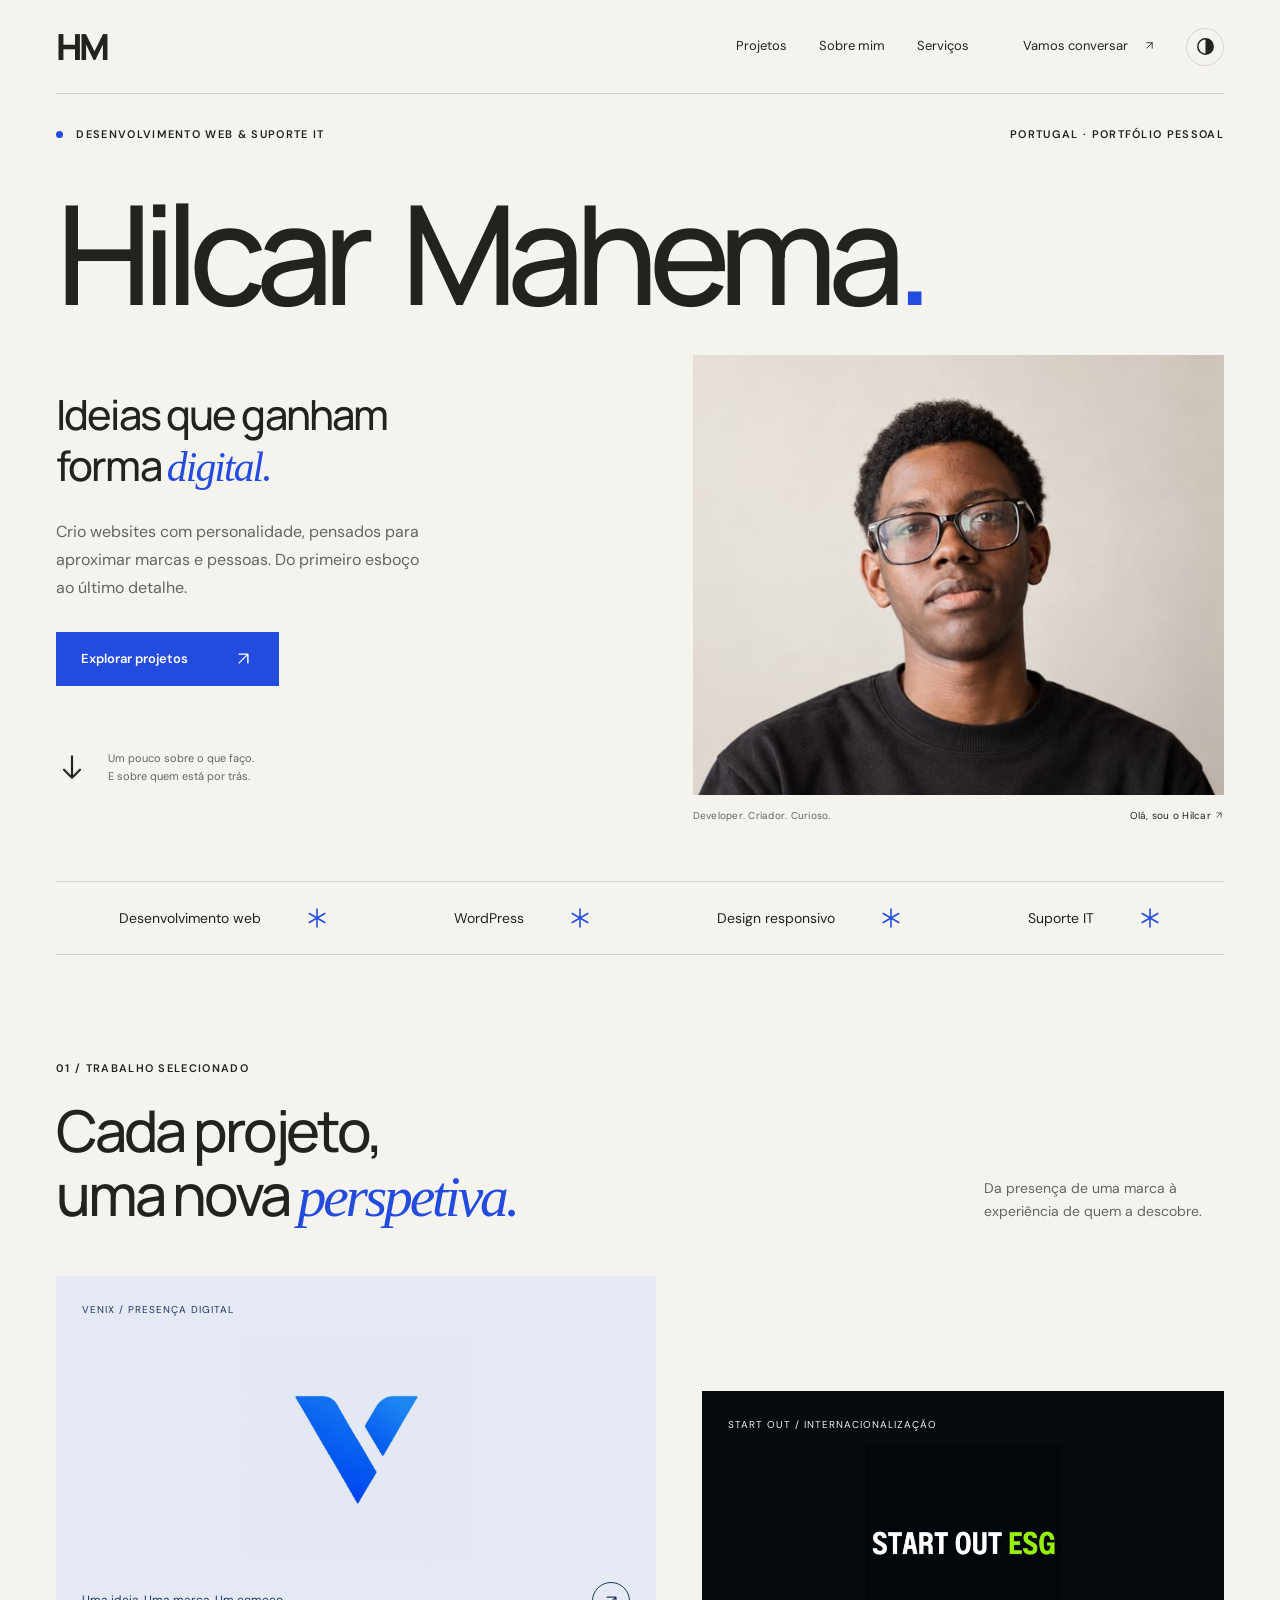
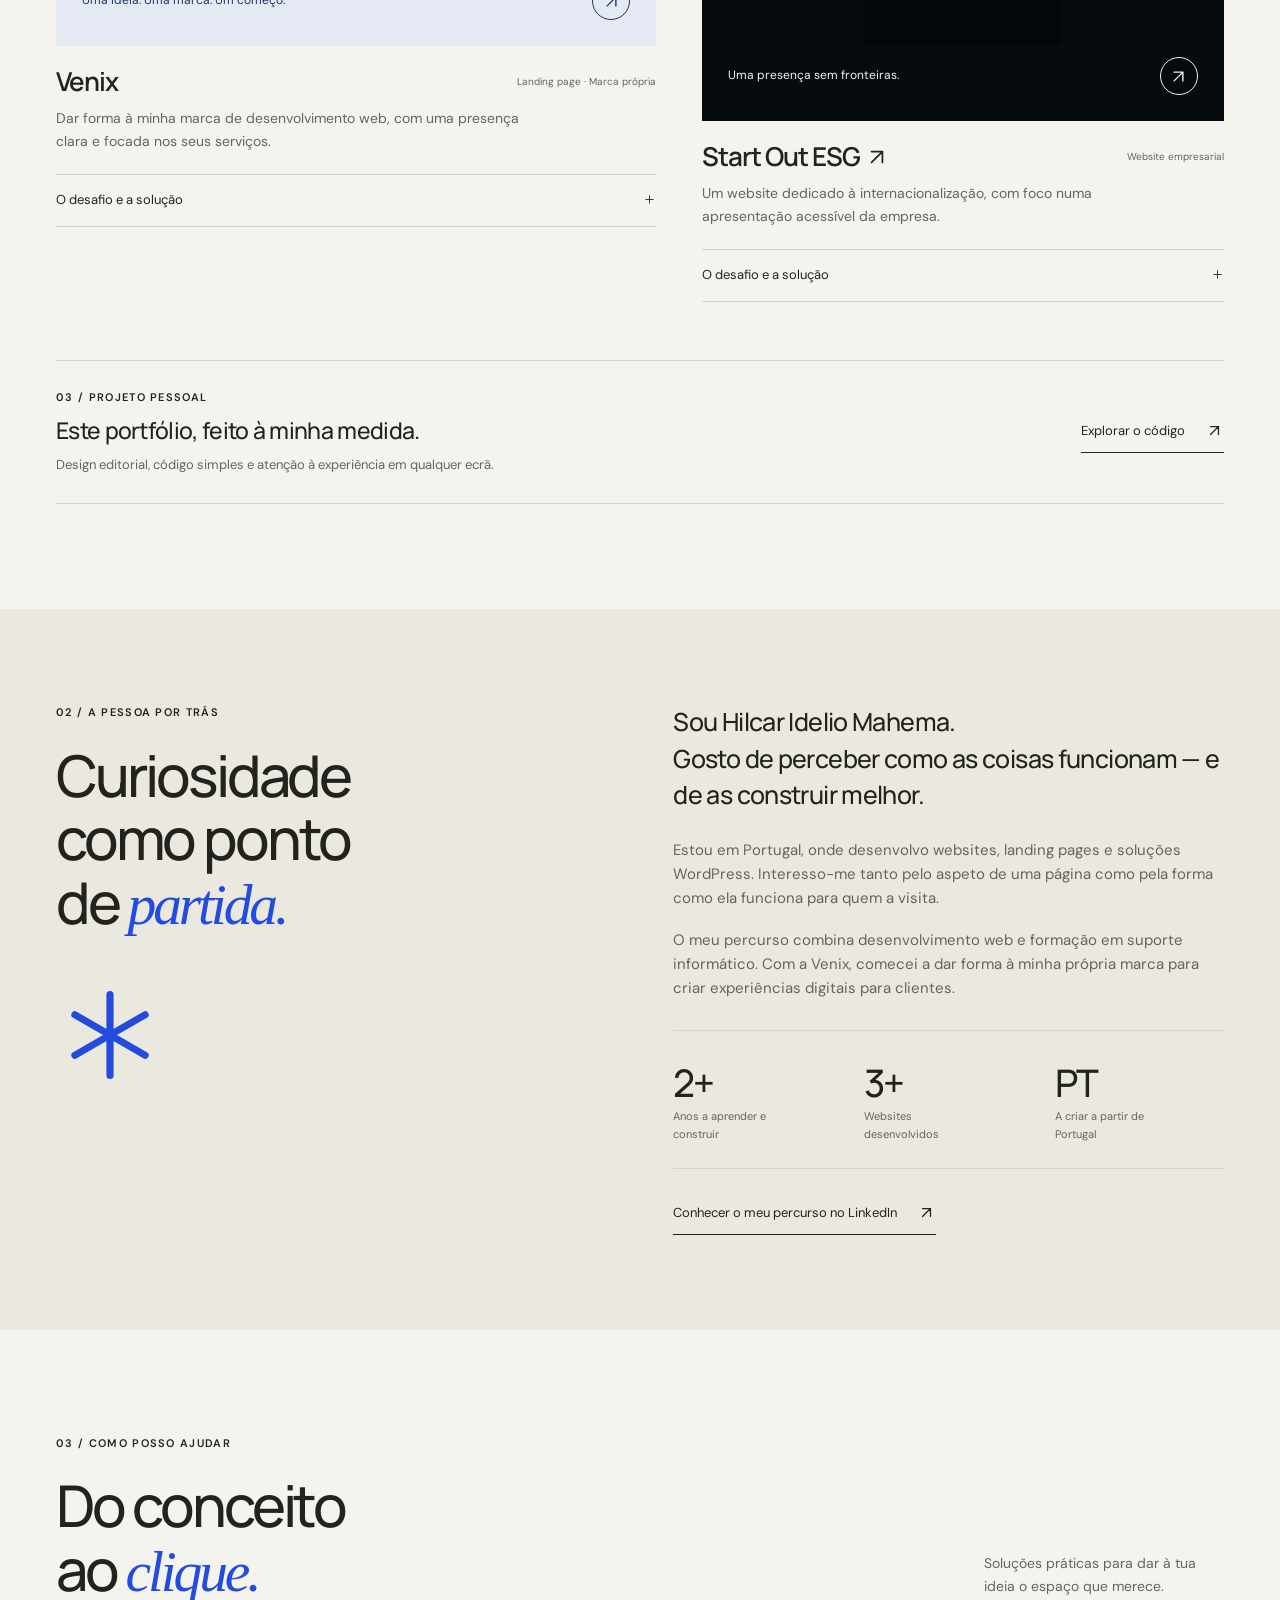
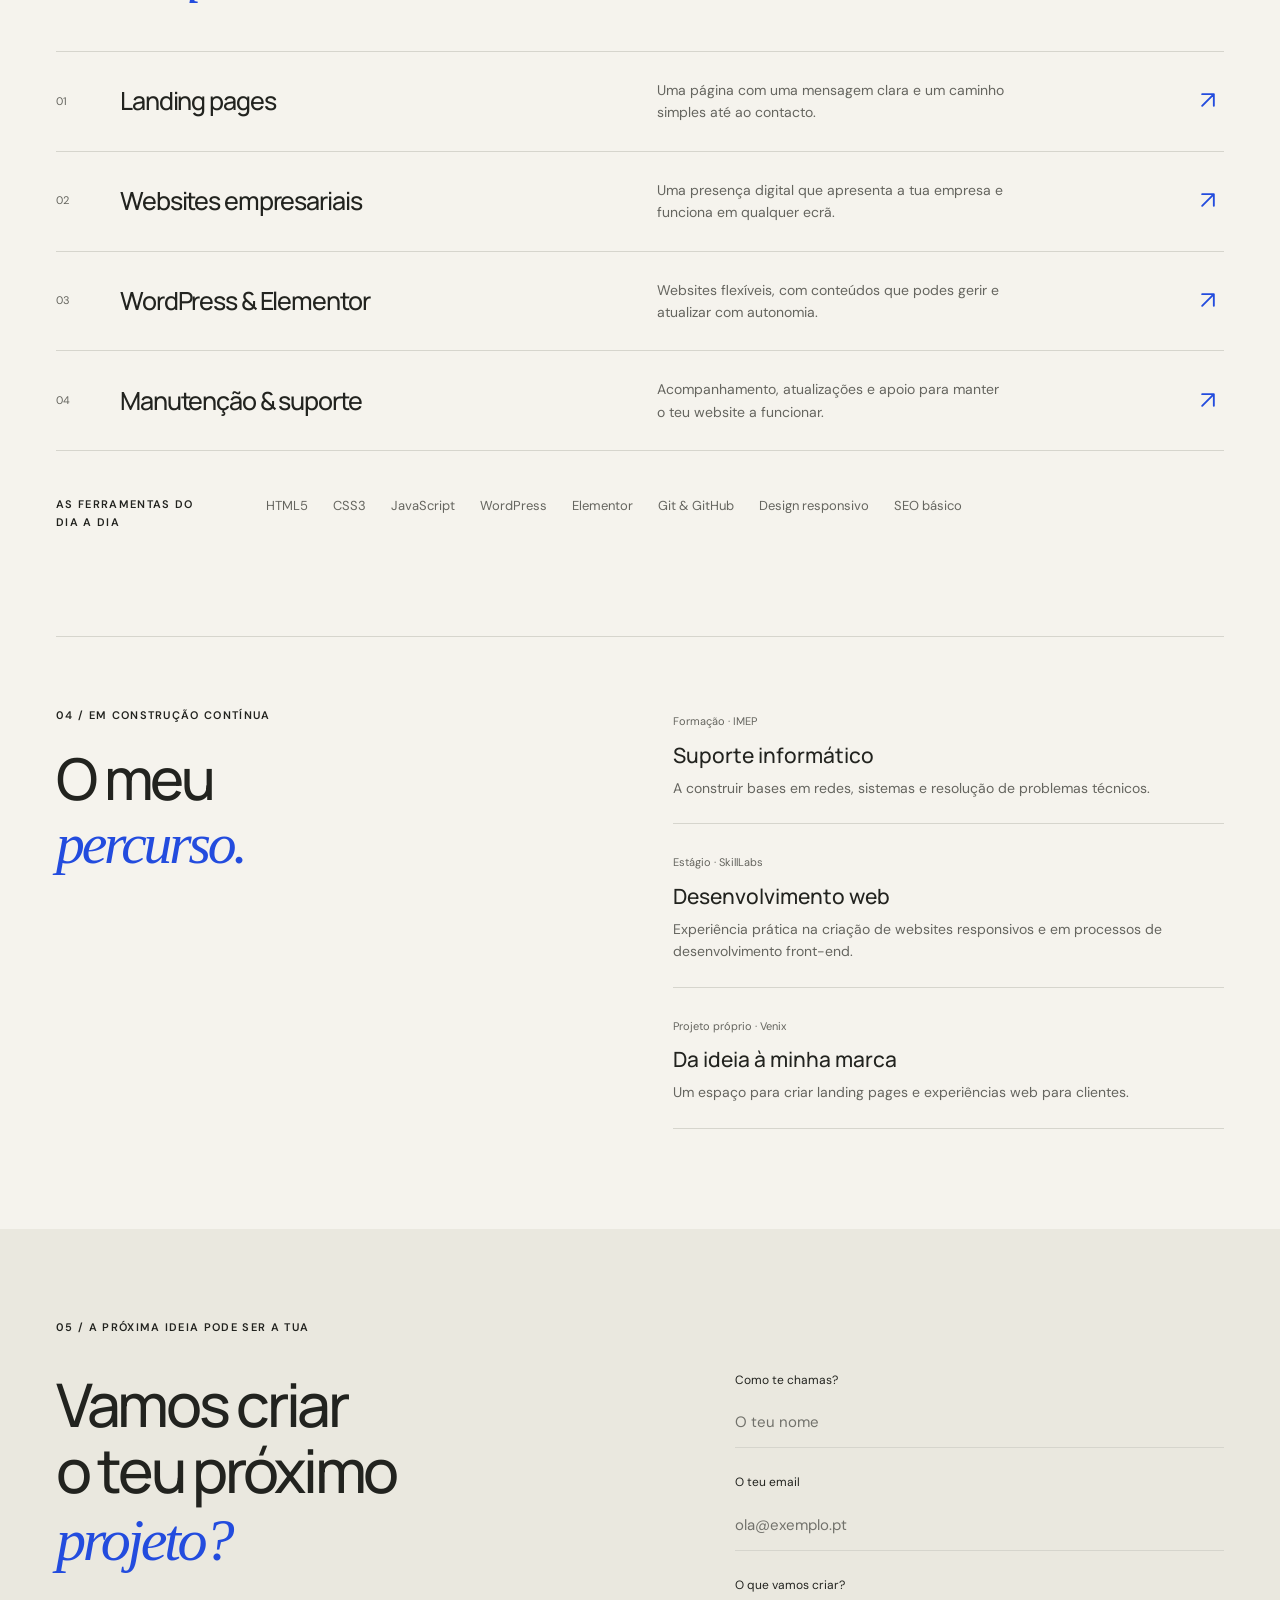
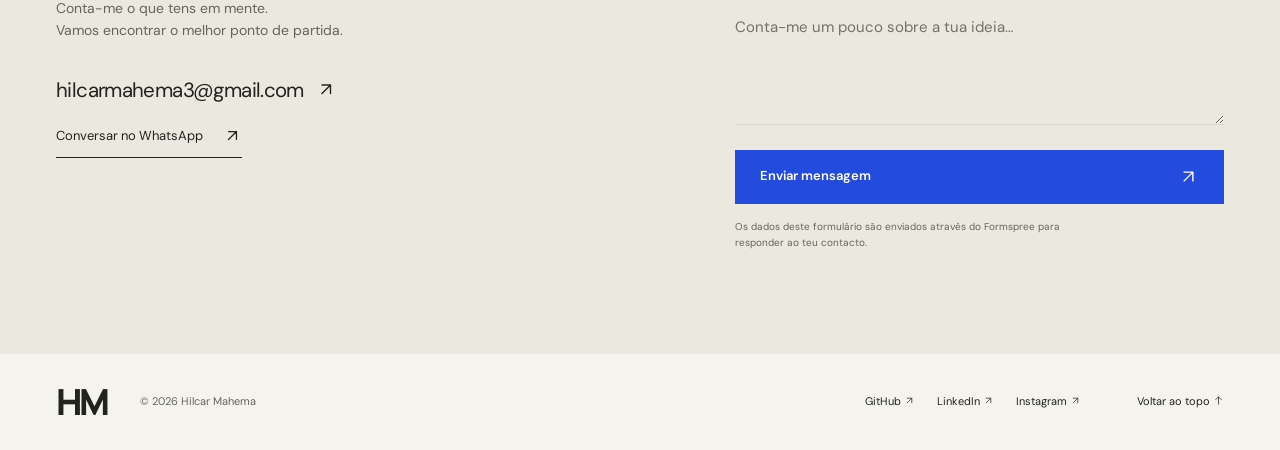
==== commit f5c9ef73: "Remove marquee pause control" ====
--- a/index.html
+++ b/index.html
@@ -50,7 +50,6 @@
       </div>
       <div class="expertise-strip" role="region" aria-label="Áreas de trabalho">
         <div class="expertise-window"><div class="expertise-track" id="expertise-track"><ul class="expertise-group"><li>Desenvolvimento web<svg class="icon icon--asterisk" viewBox="0 0 24 24" fill="none" stroke="currentColor" stroke-width="1.6" stroke-linecap="round" stroke-linejoin="round" aria-hidden="true" focusable="false"><path d="M12 3v18M4.2 7.5l15.6 9M4.2 16.5l15.6-9"/></svg></li><li>WordPress<svg class="icon icon--asterisk" viewBox="0 0 24 24" fill="none" stroke="currentColor" stroke-width="1.6" stroke-linecap="round" stroke-linejoin="round" aria-hidden="true" focusable="false"><path d="M12 3v18M4.2 7.5l15.6 9M4.2 16.5l15.6-9"/></svg></li><li>Design responsivo<svg class="icon icon--asterisk" viewBox="0 0 24 24" fill="none" stroke="currentColor" stroke-width="1.6" stroke-linecap="round" stroke-linejoin="round" aria-hidden="true" focusable="false"><path d="M12 3v18M4.2 7.5l15.6 9M4.2 16.5l15.6-9"/></svg></li><li>Suporte IT<svg class="icon icon--asterisk" viewBox="0 0 24 24" fill="none" stroke="currentColor" stroke-width="1.6" stroke-linecap="round" stroke-linejoin="round" aria-hidden="true" focusable="false"><path d="M12 3v18M4.2 7.5l15.6 9M4.2 16.5l15.6-9"/></svg></li></ul><ul class="expertise-group" aria-hidden="true"><li>Desenvolvimento web<svg class="icon icon--asterisk" viewBox="0 0 24 24" fill="none" stroke="currentColor" stroke-width="1.6" stroke-linecap="round" stroke-linejoin="round" aria-hidden="true" focusable="false"><path d="M12 3v18M4.2 7.5l15.6 9M4.2 16.5l15.6-9"/></svg></li><li>WordPress<svg class="icon icon--asterisk" viewBox="0 0 24 24" fill="none" stroke="currentColor" stroke-width="1.6" stroke-linecap="round" stroke-linejoin="round" aria-hidden="true" focusable="false"><path d="M12 3v18M4.2 7.5l15.6 9M4.2 16.5l15.6-9"/></svg></li><li>Design responsivo<svg class="icon icon--asterisk" viewBox="0 0 24 24" fill="none" stroke="currentColor" stroke-width="1.6" stroke-linecap="round" stroke-linejoin="round" aria-hidden="true" focusable="false"><path d="M12 3v18M4.2 7.5l15.6 9M4.2 16.5l15.6-9"/></svg></li><li>Suporte IT<svg class="icon icon--asterisk" viewBox="0 0 24 24" fill="none" stroke="currentColor" stroke-width="1.6" stroke-linecap="round" stroke-linejoin="round" aria-hidden="true" focusable="false"><path d="M12 3v18M4.2 7.5l15.6 9M4.2 16.5l15.6-9"/></svg></li></ul></div></div>
-        <button class="marquee-toggle" type="button" aria-controls="expertise-track" aria-pressed="false"><svg class="icon" viewBox="0 0 24 24" fill="none" stroke="currentColor" stroke-width="1.6" aria-hidden="true" focusable="false"><path d="M9 5v14M15 5v14"/></svg><span>Pausar</span></button>
       </div>
     </section>
 
--- a/style.css
+++ b/style.css
@@ -352,23 +352,6 @@
 .expertise-group .icon { color:var(--blue); font-size:24px; }
 .js .expertise-track { animation:expertise-scroll 28s linear infinite; }
 @keyframes expertise-scroll { to { transform:translateX(-50%); } }
-.expertise-strip:hover .expertise-track,
-.expertise-strip:focus-within .expertise-track,
-.expertise-strip.is-paused .expertise-track { animation-play-state:paused; }
-.marquee-toggle {
-  display:none;
-  align-items:center;
-  justify-content:center;
-  gap:7px;
-  min-height:44px;
-  padding:8px 10px;
-  background:transparent;
-  border:1px solid var(--line);
-  border-radius:4px;
-  font-size:11px;
-}
-.js .marquee-toggle { display:inline-flex; }
-.marquee-toggle .icon { font-size:16px; }
 html:not(.js) .expertise-track { width:100%; min-width:0; }
 html:not(.js) .expertise-group { flex-wrap:wrap; gap:16px; padding:0; }
 html:not(.js) .expertise-group[aria-hidden] { display:none; }
@@ -1268,5 +1251,5 @@
   .expertise-track { width:100%; min-width:0; transform:none; }
   .expertise-group { flex-wrap:wrap; gap:16px; padding:0; }
   .expertise-group li { gap:16px; }
-  .expertise-group[aria-hidden], .js .marquee-toggle { display:none; }
-}
+  .expertise-group[aria-hidden] { display:none; }
+}
